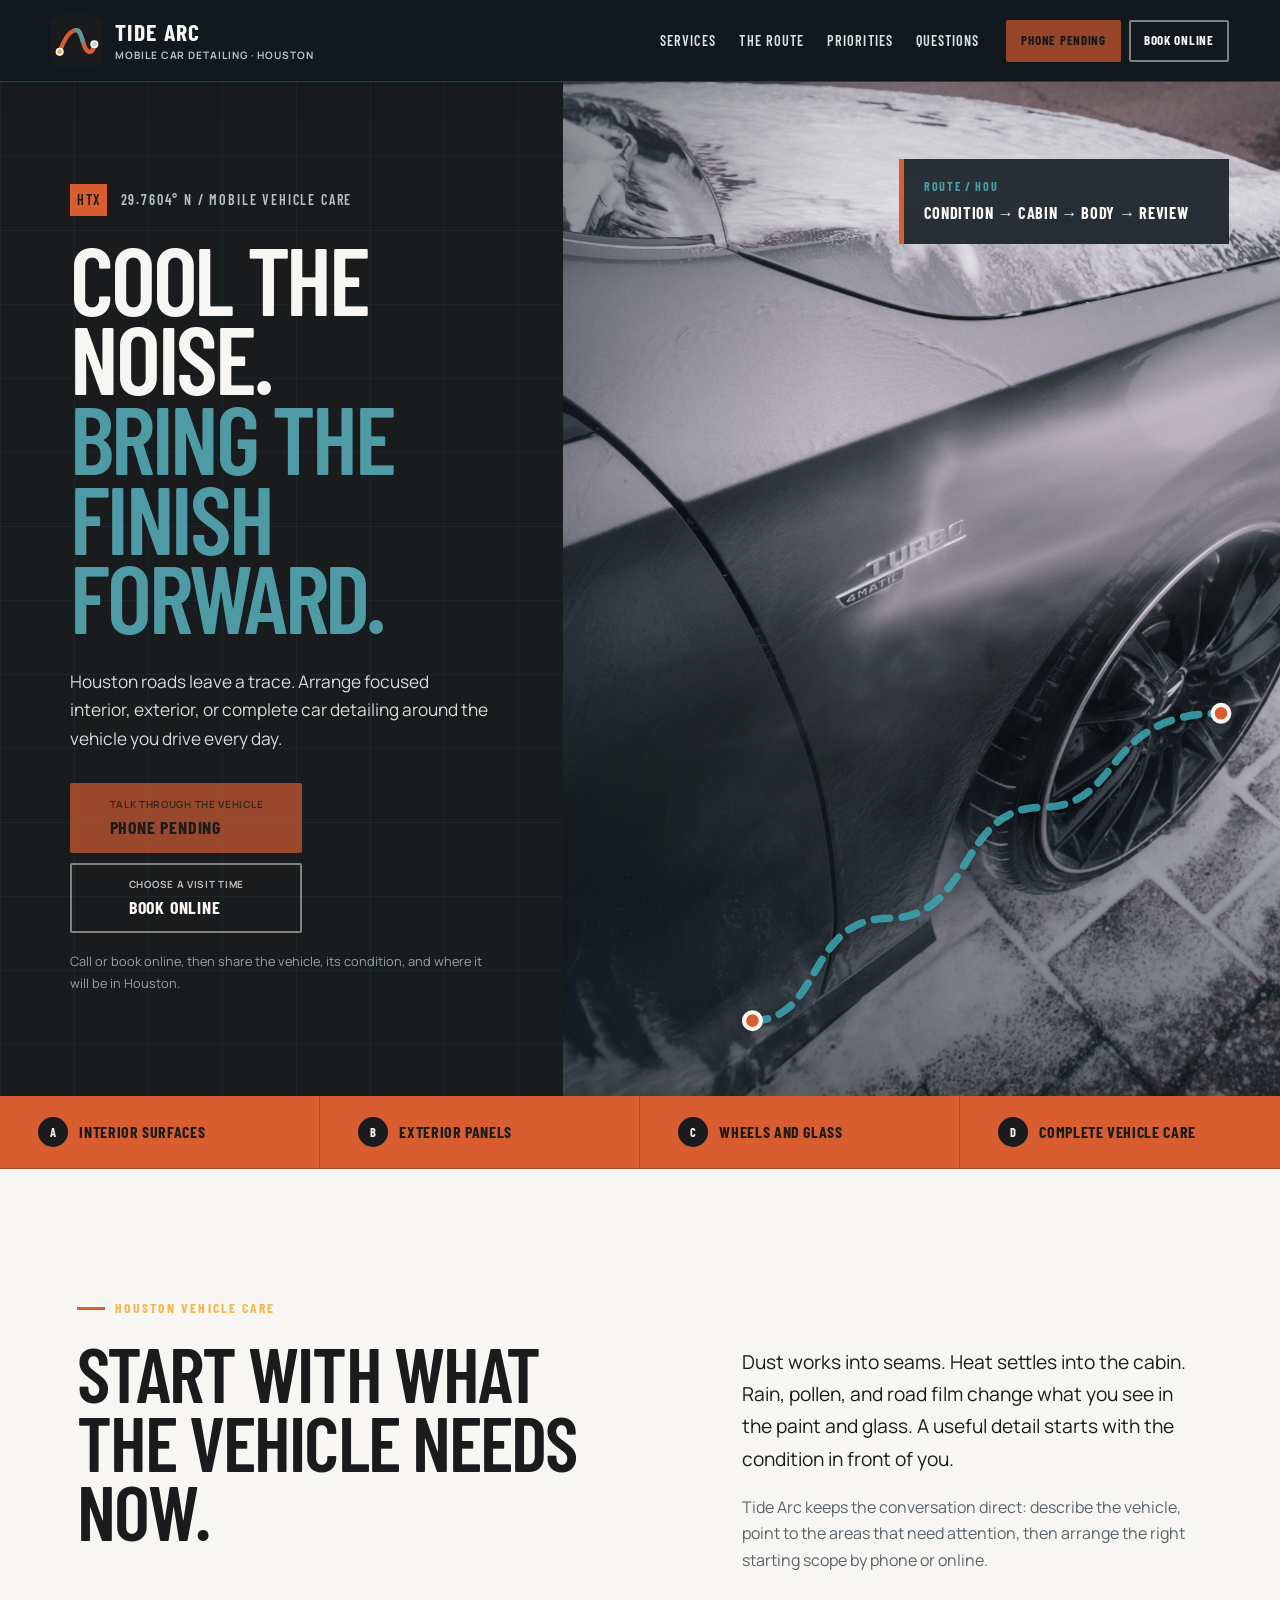
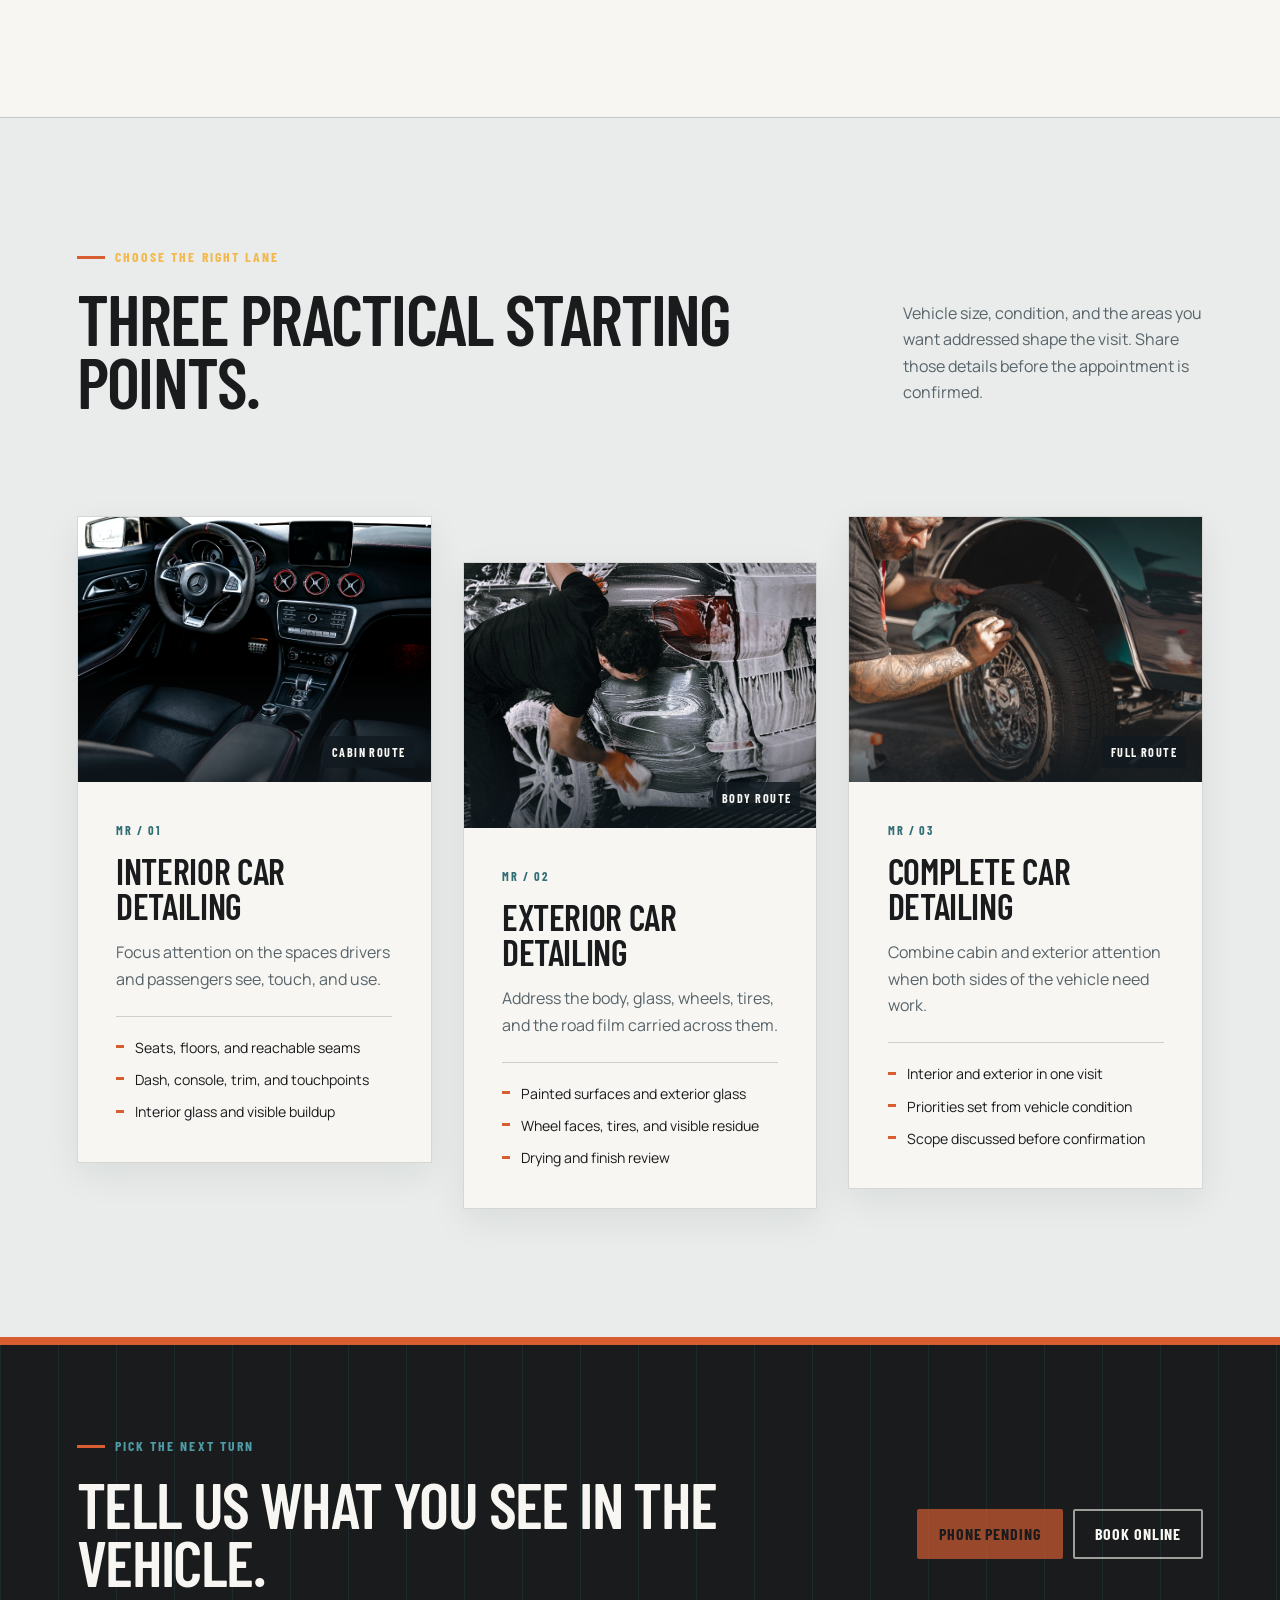
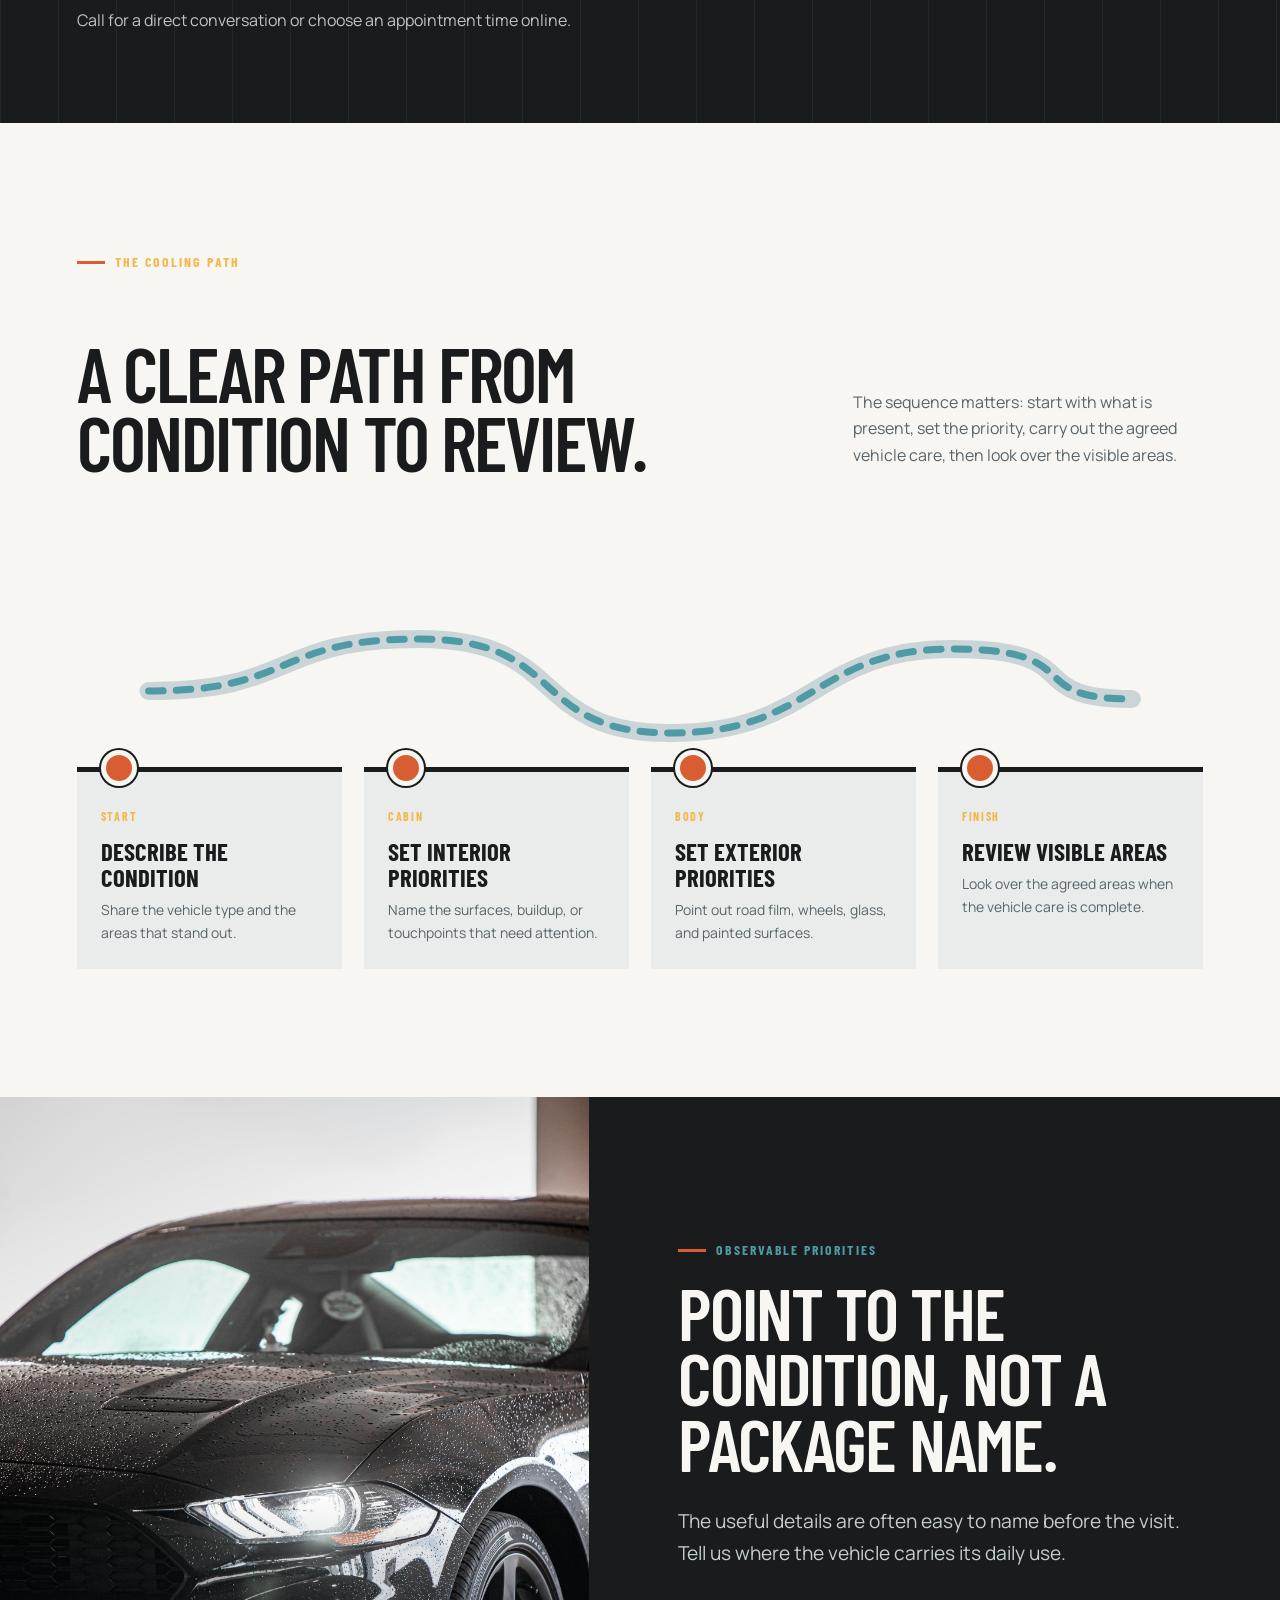
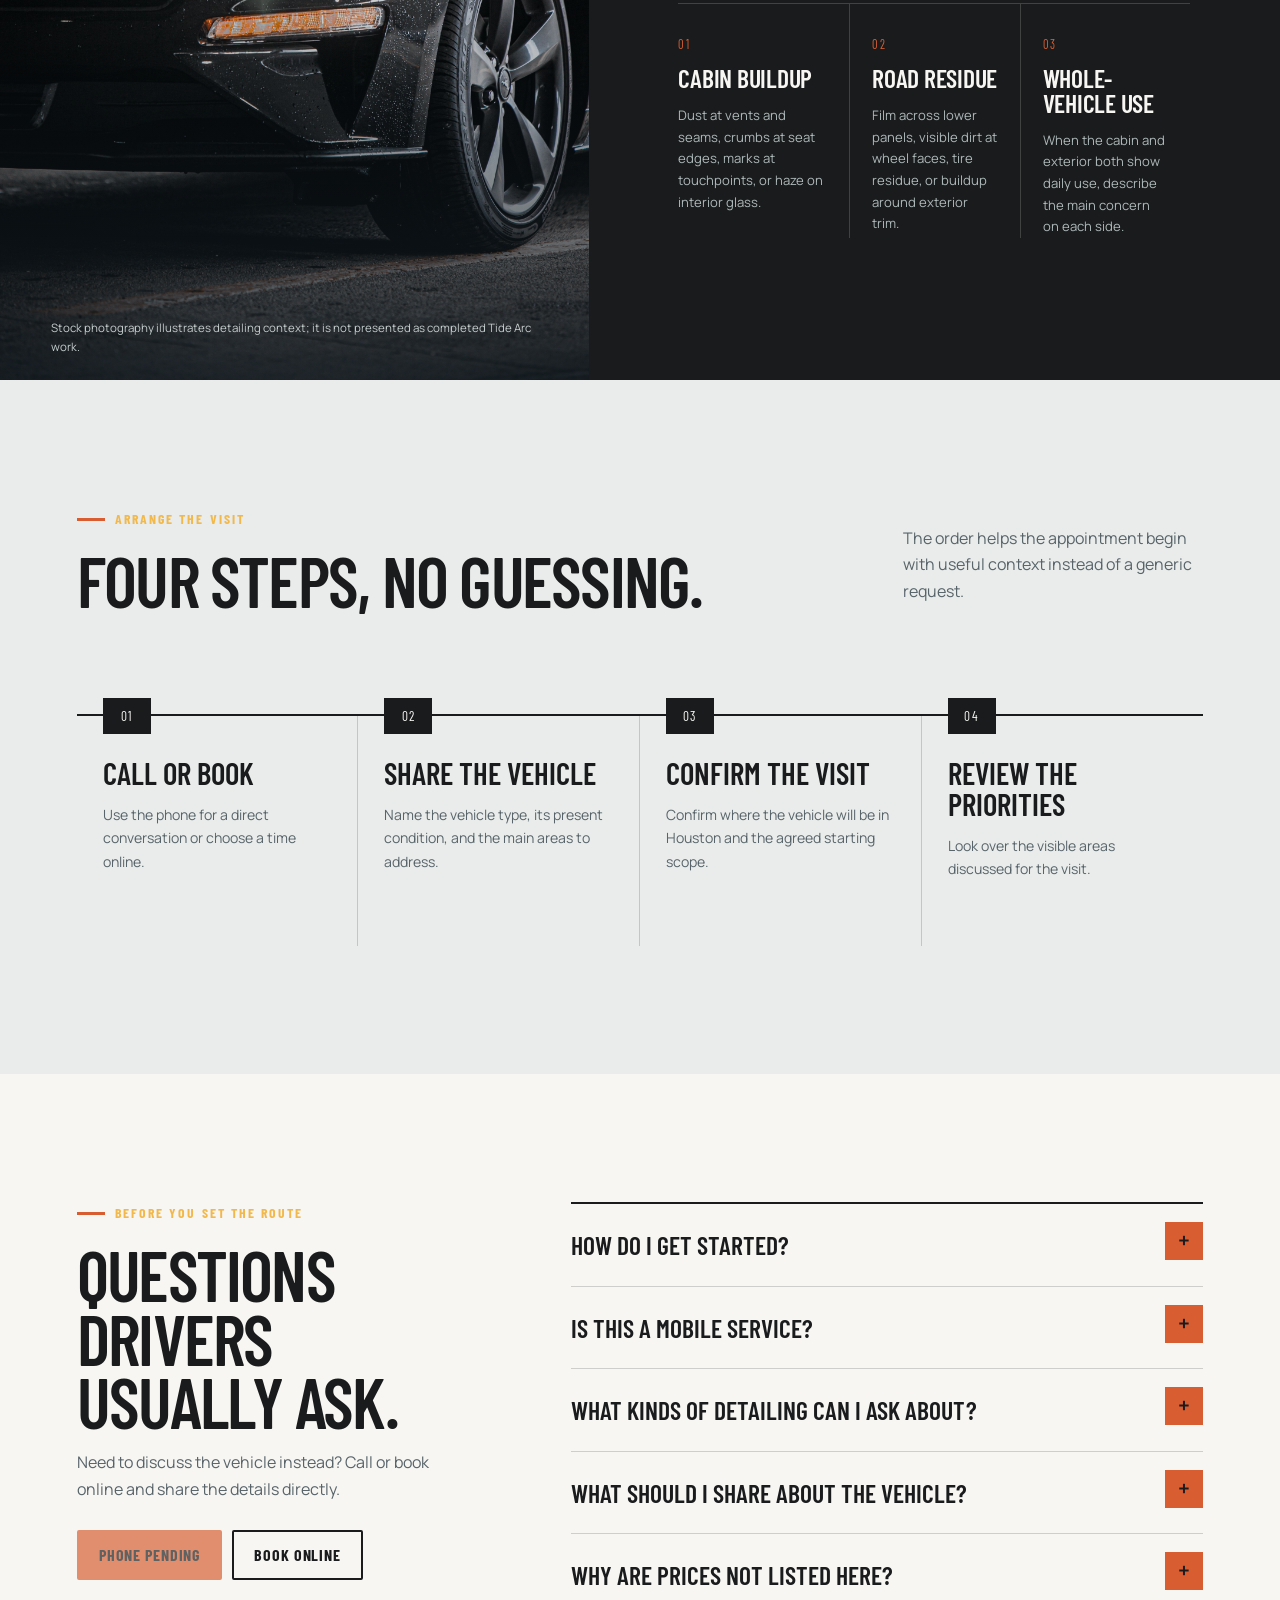
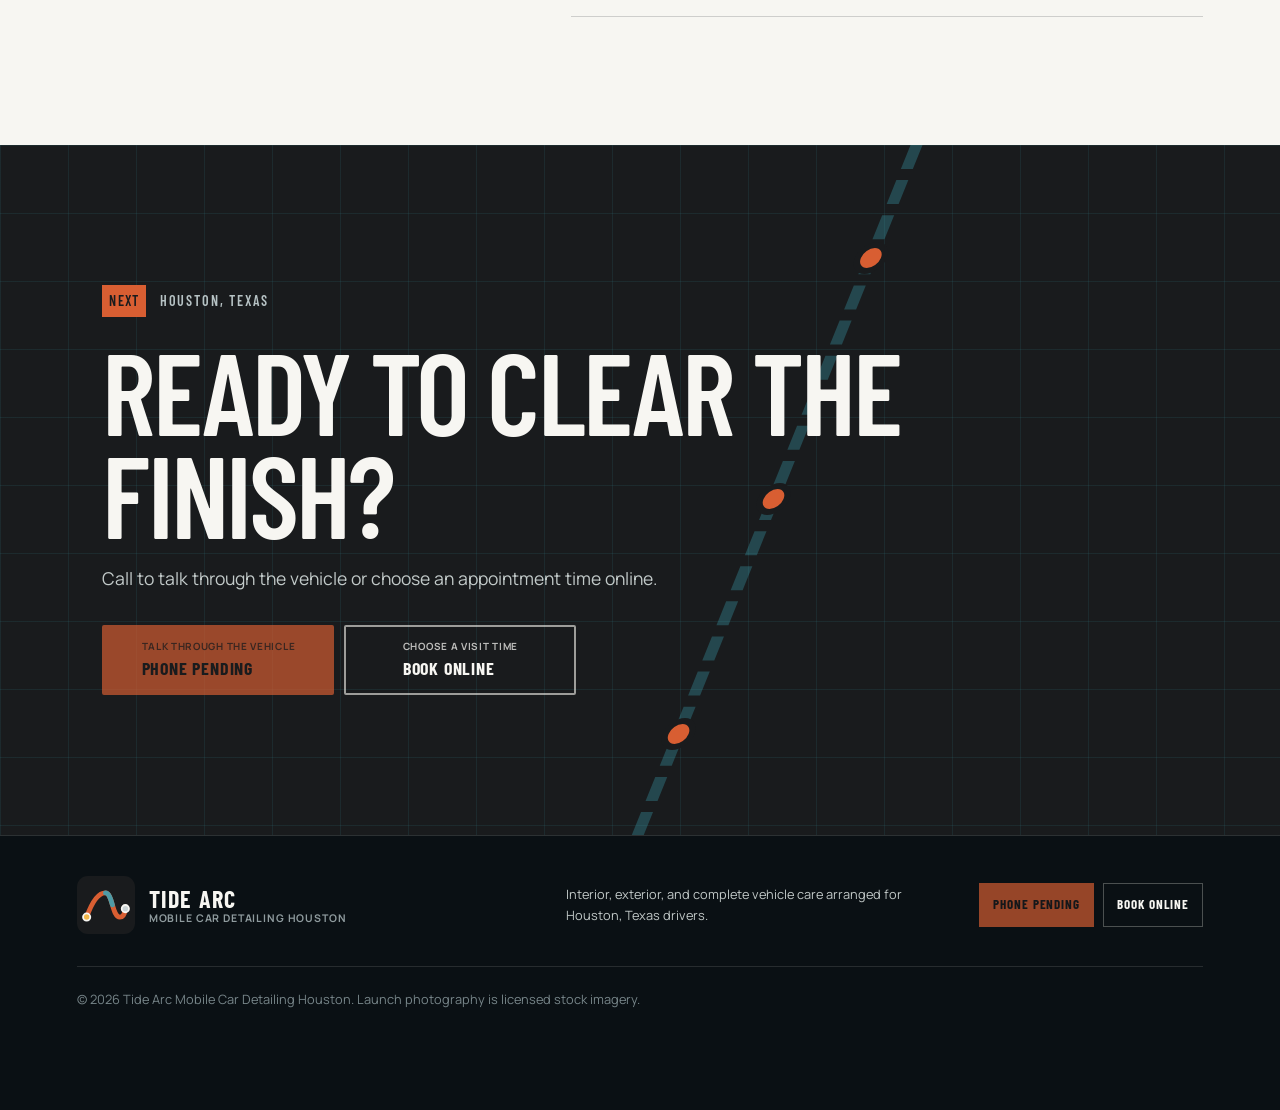
==== index.html @ 3745e206 "feat: launch Tide Arc website" ====
<!doctype html>
<html lang="en">
<head>
  <meta charset="utf-8">
  <meta name="viewport" content="width=device-width, initial-scale=1">
  <title>Tide Arc Mobile Car Detailing Houston, TX</title>
  <meta name="description" content="Mobile car detailing in Houston, Texas for interior, exterior, and complete vehicle care. Call Tide Arc or book an appointment online.">
  <meta name="theme-color" content="#191b1d">
  <meta property="og:title" content="Tide Arc Mobile Car Detailing Houston">
  <meta property="og:description" content="Call or book mobile car detailing for interior, exterior, and complete vehicle care in Houston, Texas.">
  <meta property="og:type" content="website">
  <meta property="og:url" content="https://tidearc.shop/">
  <meta property="og:image" content="https://tidearc.shop/assets/hero-route.jpg">
  <link rel="canonical" href="https://tidearc.shop/">
  <link rel="icon" href="/assets/favicon.svg" type="image/svg+xml">
  <link rel="preconnect" href="https://fonts.googleapis.com">
  <link rel="preconnect" href="https://fonts.gstatic.com" crossorigin>
  <link href="https://fonts.googleapis.com/css2?family=Barlow+Condensed:wght@500;600;700&family=Manrope:wght@400;500;600;700&display=swap" rel="stylesheet">
  <link rel="preload" href="/assets/hero-route.jpg" as="image">
  <link rel="stylesheet" href="/styles.css">
  <script type="application/ld+json">
  {
    "@context": "https://schema.org",
    "@type": "LocalBusiness",
    "name": "Tide Arc Mobile Car Detailing Houston",
    "url": "https://tidearc.shop/",
    "description": "Mobile car detailing in Houston, Texas with interior, exterior, and complete vehicle care appointments.",
    "areaServed": {
      "@type": "City",
      "name": "Houston",
      "containedInPlace": {
        "@type": "State",
        "name": "Texas"
      }
    },
    "hasOfferCatalog": {
      "@type": "OfferCatalog",
      "name": "Car detailing services",
      "itemListElement": [
        {"@type": "Offer", "itemOffered": {"@type": "Service", "name": "Interior car detailing"}},
        {"@type": "Offer", "itemOffered": {"@type": "Service", "name": "Exterior car detailing"}},
        {"@type": "Offer", "itemOffered": {"@type": "Service", "name": "Complete car detailing"}}
      ]
    }
  }
  </script>
</head>
<body>
  <a class="skip-link" href="#main">Skip to content</a>

  <header class="site-header" data-header>
    <a class="brand" href="#top" aria-label="Tide Arc home">
      <img src="/assets/logo.svg" width="52" height="52" alt="">
      <span class="brand-words">
        <strong>Tide Arc</strong>
        <small>Mobile Car Detailing · Houston</small>
      </span>
    </a>

    <button class="menu-toggle" type="button" aria-expanded="false" aria-controls="site-nav">
      <span class="sr-only">Open menu</span>
      <i></i><i></i><i></i>
    </button>

    <nav class="site-nav" id="site-nav" aria-label="Primary navigation">
      <a href="#services">Services</a>
      <a href="#route">The route</a>
      <a href="#priorities">Priorities</a>
      <a href="#questions">Questions</a>
      <div class="nav-actions">
        <a class="button button-call button-small" href="#contact" aria-disabled="true">Phone pending</a>
        <a class="button button-book button-small" href="https://cal.com/sumitdatta/auto-detail-service">Book online</a>
      </div>
    </nav>
  </header>

  <main id="main">
    <section class="hero" id="top">
      <div class="hero-copy">
        <p class="coordinate"><span>HTX</span> 29.7604° N / Mobile vehicle care</p>
        <h1>Cool the noise. <em>Bring the finish forward.</em></h1>
        <p class="hero-lede">Houston roads leave a trace. Arrange focused interior, exterior, or complete car detailing around the vehicle you drive every day.</p>
        <div class="action-pair hero-actions">
          <a class="button button-call button-large" href="#contact" aria-disabled="true">
            <span>Talk through the vehicle</span>
            <strong>Phone pending</strong>
          </a>
          <a class="button button-book button-large" href="https://cal.com/sumitdatta/auto-detail-service">
            <span>Choose a visit time</span>
            <strong>Book online</strong>
          </a>
        </div>
        <p class="microcopy">Call or book online, then share the vehicle, its condition, and where it will be in Houston.</p>
      </div>

      <div class="hero-image" role="img" aria-label="A vehicle covered in foam during an exterior wash">
        <div class="hero-image-scrim"></div>
        <div class="hero-map-card" aria-hidden="true">
          <span>ROUTE / HOU</span>
          <strong>Condition → Cabin → Body → Review</strong>
        </div>
        <svg class="hero-route-line" viewBox="0 0 700 560" aria-hidden="true">
          <path d="M72 470 C156 470 136 348 235 348 S318 216 416 216 S487 104 630 104"/>
          <circle cx="72" cy="470" r="10"/>
          <circle cx="630" cy="104" r="10"/>
        </svg>
      </div>
    </section>

    <section class="road-strip" aria-label="Service focus">
      <p><span>A</span> Interior surfaces</p>
      <p><span>B</span> Exterior panels</p>
      <p><span>C</span> Wheels and glass</p>
      <p><span>D</span> Complete vehicle care</p>
    </section>

    <section class="section intro" aria-labelledby="intro-title">
      <div class="section-label">Houston vehicle care</div>
      <div class="intro-grid">
        <h2 id="intro-title">Start with what the vehicle needs now.</h2>
        <div class="intro-copy">
          <p class="lead">Dust works into seams. Heat settles into the cabin. Rain, pollen, and road film change what you see in the paint and glass. A useful detail starts with the condition in front of you.</p>
          <p>Tide Arc keeps the conversation direct: describe the vehicle, point to the areas that need attention, then arrange the right starting scope by phone or online.</p>
        </div>
      </div>
    </section>

    <section class="section services" id="services" aria-labelledby="services-title">
      <div class="section-heading">
        <div>
          <p class="section-kicker">Choose the right lane</p>
          <h2 id="services-title">Three practical starting points.</h2>
        </div>
        <p>Vehicle size, condition, and the areas you want addressed shape the visit. Share those details before the appointment is confirmed.</p>
      </div>

      <div class="service-grid">
        <article class="service-card">
          <div class="service-photo">
            <img src="/assets/service-interior.jpg" alt="A vehicle interior receiving careful surface cleaning" loading="lazy">
            <span>Cabin route</span>
          </div>
          <div class="service-content">
            <p class="service-code">MR / 01</p>
            <h3>Interior car detailing</h3>
            <p>Focus attention on the spaces drivers and passengers see, touch, and use.</p>
            <ul>
              <li>Seats, floors, and reachable seams</li>
              <li>Dash, console, trim, and touchpoints</li>
              <li>Interior glass and visible buildup</li>
            </ul>
          </div>
        </article>

        <article class="service-card service-card-offset">
          <div class="service-photo">
            <img src="/assets/service-foam.jpg" alt="A dark car covered with wash foam" loading="lazy">
            <span>Body route</span>
          </div>
          <div class="service-content">
            <p class="service-code">MR / 02</p>
            <h3>Exterior car detailing</h3>
            <p>Address the body, glass, wheels, tires, and the road film carried across them.</p>
            <ul>
              <li>Painted surfaces and exterior glass</li>
              <li>Wheel faces, tires, and visible residue</li>
              <li>Drying and finish review</li>
            </ul>
          </div>
        </article>

        <article class="service-card">
          <div class="service-photo">
            <img src="/assets/service-wheel.jpg" alt="A vehicle wheel covered with cleaning foam" loading="lazy">
            <span>Full route</span>
          </div>
          <div class="service-content">
            <p class="service-code">MR / 03</p>
            <h3>Complete car detailing</h3>
            <p>Combine cabin and exterior attention when both sides of the vehicle need work.</p>
            <ul>
              <li>Interior and exterior in one visit</li>
              <li>Priorities set from vehicle condition</li>
              <li>Scope discussed before confirmation</li>
            </ul>
          </div>
        </article>
      </div>
    </section>

    <section class="route-callout" aria-label="Contact Tide Arc">
      <div>
        <p class="section-kicker">Pick the next turn</p>
        <h2>Tell us what you see in the vehicle.</h2>
        <p>Call for a direct conversation or choose an appointment time online.</p>
      </div>
      <div class="action-pair">
        <a class="button button-call" href="#contact" aria-disabled="true">Phone pending</a>
        <a class="button button-book button-book-light" href="https://cal.com/sumitdatta/auto-detail-service">Book online</a>
      </div>
    </section>

    <section class="section route-section" id="route" aria-labelledby="route-title">
      <div class="route-intro">
        <p class="section-kicker">The cooling path</p>
        <h2 id="route-title">A clear path from condition to review.</h2>
        <p>The sequence matters: start with what is present, set the priority, carry out the agreed vehicle care, then look over the visible areas.</p>
      </div>

      <div class="route-map">
        <svg viewBox="0 0 1100 190" preserveAspectRatio="none" aria-hidden="true">
          <path class="route-base" d="M70 100 C215 100 190 48 335 48 S440 142 580 142 S720 58 855 58 S920 108 1030 108"/>
          <path class="route-progress" d="M70 100 C215 100 190 48 335 48 S440 142 580 142 S720 58 855 58 S920 108 1030 108"/>
        </svg>
        <ol class="waypoints">
          <li>
            <span>Start</span>
            <strong>Describe the condition</strong>
            <p>Share the vehicle type and the areas that stand out.</p>
          </li>
          <li>
            <span>Cabin</span>
            <strong>Set interior priorities</strong>
            <p>Name the surfaces, buildup, or touchpoints that need attention.</p>
          </li>
          <li>
            <span>Body</span>
            <strong>Set exterior priorities</strong>
            <p>Point out road film, wheels, glass, and painted surfaces.</p>
          </li>
          <li>
            <span>Finish</span>
            <strong>Review visible areas</strong>
            <p>Look over the agreed areas when the vehicle care is complete.</p>
          </li>
        </ol>
      </div>
    </section>

    <section class="priorities" id="priorities" aria-labelledby="priorities-title">
      <div class="priority-image">
        <img src="/assets/detail-wet-paint.jpg" alt="Water droplets reflecting light on dark vehicle paint" loading="lazy">
        <p>Stock photography illustrates detailing context; it is not presented as completed Tide Arc work.</p>
      </div>
      <div class="priority-copy">
        <p class="section-kicker">Observable priorities</p>
        <h2 id="priorities-title">Point to the condition, not a package name.</h2>
        <p class="lead">The useful details are often easy to name before the visit. Tell us where the vehicle carries its daily use.</p>
        <div class="priority-list">
          <article>
            <span>01</span>
            <h3>Cabin buildup</h3>
            <p>Dust at vents and seams, crumbs at seat edges, marks at touchpoints, or haze on interior glass.</p>
          </article>
          <article>
            <span>02</span>
            <h3>Road residue</h3>
            <p>Film across lower panels, visible dirt at wheel faces, tire residue, or buildup around exterior trim.</p>
          </article>
          <article>
            <span>03</span>
            <h3>Whole-vehicle use</h3>
            <p>When the cabin and exterior both show daily use, describe the main concern on each side.</p>
          </article>
        </div>
      </div>
    </section>

    <section class="section process" aria-labelledby="process-title">
      <div class="section-heading">
        <div>
          <p class="section-kicker">Arrange the visit</p>
          <h2 id="process-title">Four steps, no guessing.</h2>
        </div>
        <p>The order helps the appointment begin with useful context instead of a generic request.</p>
      </div>
      <ol class="process-grid">
        <li><span>Call or book</span><p>Use the phone for a direct conversation or choose a time online.</p></li>
        <li><span>Share the vehicle</span><p>Name the vehicle type, its present condition, and the main areas to address.</p></li>
        <li><span>Confirm the visit</span><p>Confirm where the vehicle will be in Houston and the agreed starting scope.</p></li>
        <li><span>Review the priorities</span><p>Look over the visible areas discussed for the visit.</p></li>
      </ol>
    </section>

    <section class="section questions" id="questions" aria-labelledby="questions-title">
      <div class="questions-intro">
        <p class="section-kicker">Before you set the route</p>
        <h2 id="questions-title">Questions drivers usually ask.</h2>
        <p>Need to discuss the vehicle instead? Call or book online and share the details directly.</p>
        <div class="action-pair questions-actions">
          <a class="button button-call" href="#contact" aria-disabled="true">Phone pending</a>
          <a class="button button-book button-book-dark" href="https://cal.com/sumitdatta/auto-detail-service">Book online</a>
        </div>
      </div>
      <div class="faq-list">
        <details>
          <summary>How do I get started?</summary>
          <p>Phone pending or book online. Share the vehicle type, its condition, the areas that need attention, and where it will be in Houston.</p>
        </details>
        <details>
          <summary>Is this a mobile service?</summary>
          <p>Yes. Tide Arc is built around mobile car detailing in Houston. Confirm the location and visit details when you call or book.</p>
        </details>
        <details>
          <summary>What kinds of detailing can I ask about?</summary>
          <p>Start with interior, exterior, or complete car detailing. The vehicle size, condition, and visible priorities help shape the scope.</p>
        </details>
        <details>
          <summary>What should I share about the vehicle?</summary>
          <p>Share the vehicle type, what you can see now, any areas that need focused attention, and where the vehicle will be for the visit.</p>
        </details>
        <details>
          <summary>Why are prices not listed here?</summary>
          <p>Vehicle size, condition, and the requested scope vary. Discuss the vehicle by phone or through the booking path before the visit is confirmed.</p>
        </details>
      </div>
    </section>

    <section class="final-cta" id="contact">
      <div class="final-route-mark" aria-hidden="true">
        <span></span><span></span><span></span>
      </div>
      <p class="coordinate"><span>NEXT</span> Houston, Texas</p>
      <h2>Ready to clear the finish?</h2>
      <p>Call to talk through the vehicle or choose an appointment time online.</p>
      <div class="action-pair final-actions">
        <a class="button button-call button-large" href="#contact" aria-disabled="true">
          <span>Talk through the vehicle</span>
          <strong>Phone pending</strong>
        </a>
        <a class="button button-book button-book-light button-large" href="https://cal.com/sumitdatta/auto-detail-service">
          <span>Choose a visit time</span>
          <strong>Book online</strong>
        </a>
      </div>
    </section>
  </main>

  <footer class="site-footer">
    <div class="footer-brand">
      <img src="/assets/logo.svg" width="58" height="58" alt="">
      <div><strong>Tide Arc</strong><span>Mobile Car Detailing Houston</span></div>
    </div>
    <p>Interior, exterior, and complete vehicle care arranged for Houston, Texas drivers.</p>
    <div class="footer-actions">
      <a href="#contact" aria-disabled="true">Phone pending</a>
      <a href="https://cal.com/sumitdatta/auto-detail-service">Book online</a>
    </div>
    <p class="footer-fine">© <span data-year>2026</span> Tide Arc Mobile Car Detailing Houston. Launch photography is licensed stock imagery.</p>
  </footer>

  <div class="mobile-action-bar" aria-label="Contact options">
    <a href="#contact" aria-disabled="true"><span>Call</span><strong>Phone pending</strong></a>
    <a href="https://cal.com/sumitdatta/auto-detail-service"><span>Schedule</span><strong>Book online</strong></a>
  </div>

  <script src="/script.js" defer></script>
</body>
</html>
---- styles.css ----
:root {
  --asphalt: #111a20;
  --asphalt-2: #1b2830;
  --rain: #3ca6b3;
  --rain-deep: #237985;
  --lane: #f5f3ed;
  --concrete: #d6d7d1;
  --concrete-light: #e8e8e2;
  --signal: #f2a900;
  --signal-dark: #b87700;
  --tail: #7a2738;
  --white: #ffffff;
  --ink-muted: #58646a;
  --line: rgba(17, 26, 32, 0.18);
  --header-height: 82px;
  --display: "Barlow Condensed", "Arial Narrow", sans-serif;
  --body: "Manrope", "Trebuchet MS", sans-serif;
  --shadow: 0 32px 80px rgba(17, 26, 32, 0.16);
}

/* Tide Arc identity layer */
:root {
  --asphalt: #191b1d;
  --asphalt-2: #2c3033;
  --rain: #4e9ba6;
  --rain-deep: #326e76;
  --lane: #f7f6f2;
  --concrete: #cbd4d6;
  --concrete-light: #e9ecea;
  --signal: #d85e32;
  --signal-dark: #a63f20;
  --tail: #f2b84b;
}

a[aria-disabled="true"] {
  pointer-events: none;
  cursor: not-allowed;
  opacity: 0.68;
}

* {
  box-sizing: border-box;
}

html {
  scroll-behavior: smooth;
  scroll-padding-top: calc(var(--header-height) + 18px);
}

body {
  margin: 0;
  overflow-x: hidden;
  background: var(--lane);
  color: var(--asphalt);
  font-family: var(--body);
  font-size: 16px;
  line-height: 1.65;
  -webkit-font-smoothing: antialiased;
}

body.menu-open {
  overflow: hidden;
}

img,
svg {
  display: block;
  max-width: 100%;
}

a {
  color: inherit;
}

button,
summary {
  font: inherit;
}

:focus-visible {
  outline: 3px solid var(--signal);
  outline-offset: 4px;
}

.sr-only {
  position: absolute;
  width: 1px;
  height: 1px;
  padding: 0;
  margin: -1px;
  overflow: hidden;
  clip: rect(0, 0, 0, 0);
  white-space: nowrap;
  border: 0;
}

.skip-link {
  position: fixed;
  z-index: 1000;
  top: 12px;
  left: 12px;
  padding: 10px 16px;
  background: var(--signal);
  color: var(--asphalt);
  font-weight: 800;
  text-decoration: none;
  transform: translateY(-160%);
}

.skip-link:focus {
  transform: translateY(0);
}

.site-header {
  position: fixed;
  z-index: 100;
  inset: 0 0 auto;
  min-height: var(--header-height);
  display: flex;
  align-items: center;
  justify-content: space-between;
  gap: 24px;
  padding: 12px clamp(20px, 4vw, 68px);
  color: var(--lane);
  background: rgba(17, 26, 32, 0.96);
  border-bottom: 1px solid rgba(245, 243, 237, 0.14);
  box-shadow: 0 8px 30px rgba(0, 0, 0, 0.12);
  backdrop-filter: blur(18px);
  transition: background 180ms ease, box-shadow 180ms ease;
}

.site-header.is-scrolled {
  background: rgba(17, 26, 32, 0.985);
  box-shadow: 0 12px 34px rgba(0, 0, 0, 0.24);
}

.brand {
  display: inline-flex;
  align-items: center;
  gap: 12px;
  min-width: 0;
  color: var(--lane);
  text-decoration: none;
}

.brand img {
  flex: 0 0 auto;
}

.brand-words {
  display: grid;
  line-height: 1.05;
}

.brand-words strong {
  font-family: var(--display);
  font-size: 1.48rem;
  font-weight: 700;
  letter-spacing: 0.055em;
  text-transform: uppercase;
}

.brand-words small {
  margin-top: 5px;
  color: #b7c0c3;
  font-size: 0.64rem;
  font-weight: 700;
  letter-spacing: 0.09em;
  text-transform: uppercase;
}

.site-nav {
  display: flex;
  align-items: center;
  gap: clamp(15px, 1.8vw, 28px);
}

.site-nav > a {
  color: #dce1df;
  font-family: var(--display);
  font-size: 0.89rem;
  font-weight: 600;
  letter-spacing: 0.075em;
  text-decoration: none;
  text-transform: uppercase;
}

.site-nav > a:hover {
  color: var(--signal);
}

.nav-actions {
  display: flex;
  gap: 8px;
  margin-left: 4px;
}

.menu-toggle {
  display: none;
  width: 46px;
  height: 46px;
  padding: 10px;
  color: var(--lane);
  background: transparent;
  border: 1px solid rgba(245, 243, 237, 0.25);
  cursor: pointer;
}

.menu-toggle i {
  display: block;
  height: 2px;
  margin: 5px 0;
  background: currentColor;
  transition: transform 180ms ease, opacity 180ms ease;
}

.menu-toggle[aria-expanded="true"] i:nth-of-type(1) {
  transform: translateY(7px) rotate(45deg);
}

.menu-toggle[aria-expanded="true"] i:nth-of-type(2) {
  opacity: 0;
}

.menu-toggle[aria-expanded="true"] i:nth-of-type(3) {
  transform: translateY(-7px) rotate(-45deg);
}

.button {
  display: inline-flex;
  align-items: center;
  justify-content: center;
  min-height: 50px;
  padding: 13px 20px;
  border: 2px solid transparent;
  border-radius: 2px;
  font-family: var(--display);
  font-size: 1rem;
  font-weight: 700;
  letter-spacing: 0.055em;
  line-height: 1.15;
  text-align: center;
  text-decoration: none;
  text-transform: uppercase;
  transition: transform 180ms ease, background 180ms ease, border-color 180ms ease, color 180ms ease;
}

.button:hover {
  transform: translateY(-2px);
}

.button-small {
  min-height: 42px;
  padding: 10px 13px;
  font-size: 0.82rem;
}

.button-large {
  min-width: 232px;
  min-height: 70px;
  display: grid;
  justify-items: start;
  gap: 4px;
  padding: 13px 20px;
  text-align: left;
}

.button-large span {
  font-family: var(--body);
  font-size: 0.62rem;
  font-weight: 700;
  letter-spacing: 0.07em;
  opacity: 0.74;
  text-transform: uppercase;
}

.button-large strong {
  font-family: var(--display);
  font-size: 1.12rem;
  letter-spacing: 0.045em;
}

.button-call {
  color: var(--asphalt);
  background: var(--signal);
  border-color: var(--signal);
}

.button-call:hover {
  background: #ffc33d;
  border-color: #ffc33d;
}

.button-book {
  color: var(--lane);
  background: transparent;
  border-color: rgba(245, 243, 237, 0.48);
}

.button-book:hover {
  color: var(--white);
  border-color: var(--rain);
  background: rgba(60, 166, 179, 0.16);
}

.button-book-light {
  color: var(--lane);
  border-color: rgba(245, 243, 237, 0.6);
}

.button-book-dark {
  color: var(--asphalt);
  border-color: var(--asphalt);
}

.button-book-dark:hover {
  color: var(--asphalt);
  background: rgba(60, 166, 179, 0.12);
  border-color: var(--rain-deep);
}

.action-pair {
  display: flex;
  flex-wrap: wrap;
  gap: 10px;
}

.hero {
  min-height: 720px;
  display: grid;
  grid-template-columns: minmax(0, 0.88fr) minmax(0, 1.12fr);
  padding-top: var(--header-height);
  background: var(--asphalt);
  color: var(--lane);
}

.hero-copy {
  position: relative;
  z-index: 2;
  display: flex;
  flex-direction: column;
  justify-content: center;
  padding: clamp(68px, 8vw, 132px) clamp(28px, 5.5vw, 96px);
  background:
    linear-gradient(90deg, rgba(60, 166, 179, 0.08) 1px, transparent 1px) 0 0 / 74px 74px,
    linear-gradient(rgba(60, 166, 179, 0.08) 1px, transparent 1px) 0 0 / 74px 74px,
    var(--asphalt);
}

.coordinate {
  margin: 0 0 22px;
  color: #b6c2c4;
  font-family: var(--display);
  font-size: 0.88rem;
  font-weight: 600;
  letter-spacing: 0.13em;
  text-transform: uppercase;
}

.coordinate span {
  display: inline-block;
  margin-right: 9px;
  padding: 4px 7px;
  color: var(--asphalt);
  background: var(--signal);
  letter-spacing: 0.08em;
}

.hero h1 {
  max-width: 760px;
  margin: 0;
  font-family: var(--display);
  font-size: clamp(4.6rem, 7.5vw, 8.8rem);
  font-weight: 600;
  letter-spacing: -0.035em;
  line-height: 0.83;
  text-transform: uppercase;
}

.hero h1 em {
  display: block;
  color: var(--rain);
  font-style: normal;
}

.hero-lede {
  max-width: 650px;
  margin: 32px 0 28px;
  color: #d6dcda;
  font-size: clamp(1.05rem, 1.35vw, 1.3rem);
  line-height: 1.65;
}

.hero-actions {
  margin-top: 2px;
}

.microcopy {
  max-width: 610px;
  margin: 18px 0 0;
  color: #97a4a7;
  font-size: 0.8rem;
}

.hero-image {
  position: relative;
  min-height: 640px;
  overflow: hidden;
  background: #17191a url("/assets/hero-route.jpg") center 62% / cover no-repeat;
}

.hero-image-scrim {
  position: absolute;
  inset: 0;
  background:
    linear-gradient(90deg, rgba(17, 26, 32, 0.4), transparent 38%),
    linear-gradient(180deg, rgba(17, 26, 32, 0.2), transparent 36%, rgba(17, 26, 32, 0.62));
}

.hero-map-card {
  position: absolute;
  z-index: 2;
  top: clamp(38px, 6vw, 92px);
  right: clamp(24px, 4vw, 68px);
  width: min(330px, calc(100% - 48px));
  padding: 17px 20px;
  color: var(--lane);
  background: rgba(17, 26, 32, 0.88);
  border-left: 5px solid var(--signal);
  backdrop-filter: blur(12px);
}

.hero-map-card span {
  display: block;
  margin-bottom: 4px;
  color: var(--rain);
  font-family: var(--display);
  font-size: 0.76rem;
  font-weight: 700;
  letter-spacing: 0.14em;
}

.hero-map-card strong {
  font-family: var(--display);
  font-size: 1.02rem;
  letter-spacing: 0.04em;
  text-transform: uppercase;
}

.hero-route-line {
  position: absolute;
  z-index: 2;
  inset: auto 0 0 auto;
  width: min(82%, 760px);
  height: auto;
  filter: drop-shadow(0 2px 6px rgba(0, 0, 0, 0.45));
}

.hero-route-line path {
  fill: none;
  stroke: rgba(60, 166, 179, 0.86);
  stroke-width: 9;
  stroke-linecap: round;
  stroke-dasharray: 18 15;
}

.hero-route-line circle {
  fill: var(--signal);
  stroke: var(--lane);
  stroke-width: 5;
}

.road-strip {
  display: grid;
  grid-template-columns: repeat(4, 1fr);
  background: var(--signal);
  border-bottom: 1px solid rgba(17, 26, 32, 0.28);
}

.road-strip p {
  display: flex;
  align-items: center;
  gap: 11px;
  min-height: 72px;
  margin: 0;
  padding: 15px clamp(18px, 3vw, 42px);
  border-right: 1px solid rgba(17, 26, 32, 0.25);
  font-family: var(--display);
  font-size: 1rem;
  font-weight: 700;
  letter-spacing: 0.04em;
  text-transform: uppercase;
}

.road-strip p:last-child {
  border-right: 0;
}

.road-strip span {
  display: inline-grid;
  width: 30px;
  height: 30px;
  place-items: center;
  color: var(--lane);
  background: var(--asphalt);
  border-radius: 50%;
  font-size: 0.78rem;
}

.section {
  padding: clamp(86px, 10vw, 156px) clamp(24px, 6vw, 104px);
}

.section-label,
.section-kicker {
  margin: 0 0 18px;
  color: var(--tail);
  font-family: var(--display);
  font-size: 0.86rem;
  font-weight: 700;
  letter-spacing: 0.15em;
  text-transform: uppercase;
}

.section-kicker::before,
.section-label::before {
  content: "";
  display: inline-block;
  width: 28px;
  height: 3px;
  margin: 0 10px 3px 0;
  background: var(--signal);
}

.intro {
  background: var(--lane);
}

.intro-grid {
  display: grid;
  grid-template-columns: minmax(0, 1.1fr) minmax(360px, 0.9fr);
  gap: clamp(42px, 8vw, 132px);
  align-items: start;
}

.intro h2,
.section-heading h2,
.route-intro h2,
.priority-copy h2,
.questions-intro h2,
.final-cta h2,
.route-callout h2 {
  margin: 0;
  font-family: var(--display);
  font-size: clamp(3.4rem, 6vw, 7rem);
  font-weight: 600;
  letter-spacing: -0.025em;
  line-height: 0.9;
  text-transform: uppercase;
}

.intro-copy {
  padding-top: 8px;
}

.lead {
  margin-top: 0;
  font-size: clamp(1.15rem, 1.5vw, 1.38rem);
  line-height: 1.68;
}

.intro-copy p:last-child {
  color: var(--ink-muted);
}

.services {
  background: var(--concrete-light);
  border-top: 1px solid var(--line);
}

.section-heading {
  display: grid;
  grid-template-columns: minmax(0, 1.45fr) minmax(300px, 0.55fr);
  gap: clamp(40px, 7vw, 112px);
  align-items: end;
  margin-bottom: clamp(54px, 8vw, 104px);
}

.section-heading h2 {
  font-size: clamp(3.4rem, 5.5vw, 6.7rem);
}

.section-heading > p {
  margin: 0 0 8px;
  color: var(--ink-muted);
}

.service-grid {
  display: grid;
  grid-template-columns: repeat(3, minmax(0, 1fr));
  gap: clamp(18px, 2.4vw, 38px);
  align-items: start;
}

.service-card {
  min-width: 0;
  background: var(--lane);
  border: 1px solid rgba(17, 26, 32, 0.14);
  box-shadow: 0 12px 34px rgba(17, 26, 32, 0.07);
}

.service-card-offset {
  margin-top: 46px;
}

.service-photo {
  position: relative;
  aspect-ratio: 4 / 3;
  overflow: hidden;
  background: var(--asphalt-2);
}

.service-photo::after {
  content: "";
  position: absolute;
  inset: 0;
  background: linear-gradient(180deg, transparent 58%, rgba(17, 26, 32, 0.72));
}

.service-photo img {
  width: 100%;
  height: 100%;
  object-fit: cover;
  filter: saturate(0.82) contrast(1.06);
  transition: transform 450ms ease;
}

.service-card:hover .service-photo img {
  transform: scale(1.025);
}

.service-photo span {
  position: absolute;
  z-index: 2;
  right: 16px;
  bottom: 14px;
  padding: 6px 9px;
  color: var(--lane);
  background: rgba(17, 26, 32, 0.8);
  font-family: var(--display);
  font-size: 0.76rem;
  font-weight: 700;
  letter-spacing: 0.12em;
  text-transform: uppercase;
}

.service-content {
  padding: clamp(24px, 3vw, 42px);
}

.service-code {
  margin: 0 0 14px;
  color: var(--rain-deep);
  font-family: var(--display);
  font-size: 0.77rem;
  font-weight: 700;
  letter-spacing: 0.16em;
}

.service-content h3,
.priority-list h3 {
  margin: 0 0 14px;
  font-family: var(--display);
  font-size: clamp(2rem, 2.8vw, 3rem);
  font-weight: 600;
  letter-spacing: -0.01em;
  line-height: 0.96;
  text-transform: uppercase;
}

.service-content > p:not(.service-code) {
  color: var(--ink-muted);
}

.service-content ul {
  display: grid;
  gap: 9px;
  margin: 24px 0 0;
  padding: 19px 0 0;
  border-top: 1px solid var(--line);
  list-style: none;
}

.service-content li {
  position: relative;
  padding-left: 19px;
  font-size: 0.88rem;
}

.service-content li::before {
  content: "";
  position: absolute;
  top: 0.66em;
  left: 0;
  width: 8px;
  height: 3px;
  background: var(--signal);
}

.route-callout {
  display: grid;
  grid-template-columns: minmax(0, 1fr) auto;
  gap: 42px;
  align-items: center;
  padding: clamp(62px, 7vw, 92px) clamp(24px, 6vw, 104px);
  color: var(--lane);
  background:
    linear-gradient(90deg, rgba(60, 166, 179, 0.11) 1px, transparent 1px) 0 0 / 58px 58px,
    var(--asphalt);
  border-top: 8px solid var(--signal);
}

.route-callout h2 {
  max-width: 850px;
  font-size: clamp(3.2rem, 5vw, 6rem);
}

.route-callout .section-kicker {
  color: var(--rain);
}

.route-callout p:not(.section-kicker) {
  margin-bottom: 0;
  color: #bdc6c6;
}

.route-callout .action-pair {
  justify-content: flex-end;
}

.route-section {
  background: var(--lane);
}

.route-intro {
  display: grid;
  grid-template-columns: minmax(0, 1.1fr) minmax(300px, 0.55fr);
  gap: clamp(34px, 6vw, 94px);
  align-items: end;
}

.route-intro .section-kicker {
  grid-column: 1 / -1;
  margin-bottom: -12px;
}

.route-intro > p:last-child {
  margin: 0 0 8px;
  color: var(--ink-muted);
}

.route-map {
  position: relative;
  margin-top: clamp(76px, 9vw, 126px);
  padding-top: 176px;
}

.route-map > svg {
  position: absolute;
  top: 0;
  left: 0;
  width: 100%;
  height: 190px;
  overflow: visible;
}

.route-base,
.route-progress {
  fill: none;
  stroke-linecap: round;
  stroke-linejoin: round;
}

.route-base {
  stroke: var(--concrete);
  stroke-width: 18;
}

.route-progress {
  stroke: var(--rain);
  stroke-width: 7;
  stroke-dasharray: 14 13;
}

.waypoints {
  display: grid;
  grid-template-columns: repeat(4, minmax(0, 1fr));
  gap: 22px;
  margin: 0;
  padding: 0;
  list-style: none;
}

.waypoints li {
  position: relative;
  padding: 30px 24px 24px;
  background: var(--concrete-light);
  border-top: 5px solid var(--asphalt);
}

.waypoints li::before {
  content: "";
  position: absolute;
  top: -22px;
  left: 24px;
  width: 26px;
  height: 26px;
  background: var(--signal);
  border: 5px solid var(--lane);
  border-radius: 50%;
  box-shadow: 0 0 0 2px var(--asphalt);
}

.waypoints span {
  color: var(--tail);
  font-family: var(--display);
  font-size: 0.75rem;
  font-weight: 700;
  letter-spacing: 0.14em;
  text-transform: uppercase;
}

.waypoints strong {
  display: block;
  margin: 9px 0;
  font-family: var(--display);
  font-size: 1.55rem;
  line-height: 1.05;
  text-transform: uppercase;
}

.waypoints p {
  margin: 0;
  color: var(--ink-muted);
  font-size: 0.87rem;
}

.priorities {
  display: grid;
  grid-template-columns: minmax(0, 0.92fr) minmax(0, 1.08fr);
  min-height: 760px;
  color: var(--lane);
  background: var(--asphalt);
}

.priority-image {
  position: relative;
  min-height: 620px;
  overflow: hidden;
}

.priority-image::after {
  content: "";
  position: absolute;
  inset: 0;
  background: linear-gradient(180deg, transparent 45%, rgba(17, 26, 32, 0.86));
}

.priority-image img {
  width: 100%;
  height: 100%;
  object-fit: cover;
}

.priority-image p {
  position: absolute;
  z-index: 2;
  right: clamp(22px, 4vw, 60px);
  bottom: 24px;
  left: clamp(22px, 4vw, 60px);
  margin: 0;
  color: #c5cccc;
  font-size: 0.72rem;
}

.priority-copy {
  display: flex;
  flex-direction: column;
  justify-content: center;
  padding: clamp(74px, 9vw, 136px) clamp(30px, 7vw, 116px);
}

.priority-copy .section-kicker {
  color: var(--rain);
}

.priority-copy h2 {
  font-size: clamp(3.6rem, 5.7vw, 6.8rem);
}

.priority-copy > .lead {
  max-width: 760px;
  margin: 28px 0 34px;
  color: #c5cecc;
}

.priority-list {
  display: grid;
  grid-template-columns: repeat(3, minmax(0, 1fr));
  border-top: 1px solid rgba(245, 243, 237, 0.18);
}

.priority-list article {
  padding: 26px 22px 0 0;
}

.priority-list article + article {
  padding-left: 22px;
  border-left: 1px solid rgba(245, 243, 237, 0.18);
}

.priority-list span {
  color: var(--signal);
  font-family: var(--display);
  font-size: 0.78rem;
  letter-spacing: 0.14em;
}

.priority-list h3 {
  margin-top: 10px;
  font-size: 1.6rem;
}

.priority-list p {
  margin-bottom: 0;
  color: #aeb8b8;
  font-size: 0.82rem;
}

.process {
  background: var(--concrete-light);
}

.process-grid {
  display: grid;
  grid-template-columns: repeat(4, minmax(0, 1fr));
  margin: 0;
  padding: 0;
  border-top: 2px solid var(--asphalt);
  list-style: none;
  counter-reset: route-step;
}

.process-grid li {
  position: relative;
  min-height: 230px;
  padding: 42px 26px 24px;
  border-right: 1px solid var(--line);
  counter-increment: route-step;
}

.process-grid li:last-child {
  border-right: 0;
}

.process-grid li::before {
  content: counter(route-step, decimal-leading-zero);
  position: absolute;
  top: -18px;
  left: 26px;
  display: grid;
  min-width: 48px;
  height: 36px;
  place-items: center;
  color: var(--lane);
  background: var(--asphalt);
  font-family: var(--display);
  font-size: 0.84rem;
  letter-spacing: 0.1em;
}

.process-grid span {
  display: block;
  font-family: var(--display);
  font-size: clamp(1.8rem, 2.4vw, 2.7rem);
  font-weight: 600;
  line-height: 1;
  text-transform: uppercase;
}

.process-grid p {
  color: var(--ink-muted);
  font-size: 0.88rem;
}

.questions {
  display: grid;
  grid-template-columns: minmax(0, 0.75fr) minmax(0, 1.25fr);
  gap: clamp(50px, 9vw, 150px);
  background: var(--lane);
}

.questions-intro {
  align-self: start;
}

.questions-intro h2 {
  font-size: clamp(3.5rem, 5.5vw, 6.4rem);
}

.questions-intro > p:not(.section-kicker) {
  color: var(--ink-muted);
}

.questions-actions {
  margin-top: 28px;
}

.faq-list {
  border-top: 2px solid var(--asphalt);
}

.faq-list details {
  border-bottom: 1px solid var(--line);
}

.faq-list summary {
  position: relative;
  padding: 26px 54px 26px 0;
  font-family: var(--display);
  font-size: clamp(1.45rem, 2vw, 2.05rem);
  font-weight: 600;
  line-height: 1.15;
  text-transform: uppercase;
  cursor: pointer;
  list-style: none;
}

.faq-list summary::-webkit-details-marker {
  display: none;
}

.faq-list summary::after {
  content: "+";
  position: absolute;
  top: 18px;
  right: 0;
  display: grid;
  width: 38px;
  height: 38px;
  place-items: center;
  color: var(--asphalt);
  background: var(--signal);
  font-family: var(--body);
  font-size: 1.3rem;
  font-weight: 700;
}

.faq-list details[open] summary::after {
  content: "–";
}

.faq-list details p {
  max-width: 760px;
  margin: -4px 0 27px;
  padding-right: 54px;
  color: var(--ink-muted);
}

.final-cta {
  position: relative;
  overflow: hidden;
  padding: clamp(92px, 11vw, 170px) clamp(24px, 8vw, 140px);
  color: var(--lane);
  background:
    linear-gradient(90deg, rgba(60, 166, 179, 0.11) 1px, transparent 1px) 0 0 / 68px 68px,
    linear-gradient(rgba(60, 166, 179, 0.11) 1px, transparent 1px) 0 0 / 68px 68px,
    var(--asphalt);
}

.final-cta h2 {
  position: relative;
  z-index: 2;
  max-width: 980px;
  font-size: clamp(4.5rem, 9vw, 10.5rem);
}

.final-cta > p:not(.coordinate) {
  position: relative;
  z-index: 2;
  max-width: 660px;
  color: #c2cac9;
  font-size: 1.1rem;
}

.final-actions {
  position: relative;
  z-index: 2;
  margin-top: 32px;
}

.final-route-mark {
  position: absolute;
  z-index: 1;
  top: 0;
  right: -80px;
  width: 46%;
  height: 100%;
  border-left: 12px dashed rgba(60, 166, 179, 0.32);
  transform: skewX(-22deg);
}

.final-route-mark span {
  position: absolute;
  left: -22px;
  width: 32px;
  height: 32px;
  background: var(--signal);
  border: 6px solid var(--asphalt);
  border-radius: 50%;
}

.final-route-mark span:nth-child(1) { top: 14%; }
.final-route-mark span:nth-child(2) { top: 49%; }
.final-route-mark span:nth-child(3) { top: 83%; }

.site-footer {
  display: grid;
  grid-template-columns: 1.2fr 1fr auto;
  gap: 32px;
  align-items: center;
  padding: 40px clamp(24px, 6vw, 104px) 100px;
  color: #c1c8c7;
  background: #0a1014;
  border-top: 1px solid rgba(245, 243, 237, 0.14);
}

.footer-brand {
  display: flex;
  align-items: center;
  gap: 14px;
}

.footer-brand div {
  display: grid;
  line-height: 1.1;
}

.footer-brand strong {
  color: var(--lane);
  font-family: var(--display);
  font-size: 1.5rem;
  letter-spacing: 0.05em;
  text-transform: uppercase;
}

.footer-brand span {
  color: #8f9b9e;
  font-size: 0.66rem;
  font-weight: 700;
  letter-spacing: 0.08em;
  text-transform: uppercase;
}

.site-footer > p {
  margin: 0;
  font-size: 0.8rem;
}

.footer-actions {
  display: flex;
  gap: 9px;
}

.footer-actions a {
  padding: 10px 13px;
  color: var(--lane);
  border: 1px solid rgba(245, 243, 237, 0.28);
  font-family: var(--display);
  font-size: 0.82rem;
  font-weight: 700;
  letter-spacing: 0.07em;
  text-decoration: none;
  text-transform: uppercase;
}

.footer-actions a:first-child {
  color: var(--asphalt);
  background: var(--signal);
  border-color: var(--signal);
}

.footer-fine {
  grid-column: 1 / -1;
  padding-top: 22px;
  border-top: 1px solid rgba(245, 243, 237, 0.12);
  color: #778589;
}

.mobile-action-bar {
  display: none;
}

@media (max-width: 1180px) {
  .site-nav > a {
    display: none;
  }

  .hero {
    grid-template-columns: minmax(0, 0.98fr) minmax(0, 1.02fr);
  }

  .hero h1 {
    font-size: clamp(4.4rem, 8.4vw, 7.2rem);
  }

  .service-grid {
    gap: 18px;
  }

  .service-content {
    padding: 26px 22px 30px;
  }

  .priority-list {
    grid-template-columns: 1fr;
  }

  .priority-list article,
  .priority-list article + article {
    padding: 20px 0;
    border-left: 0;
    border-bottom: 1px solid rgba(245, 243, 237, 0.14);
  }

  .priority-list article:last-child {
    border-bottom: 0;
  }

  .site-footer {
    grid-template-columns: 1fr 1fr;
  }

  .footer-actions {
    grid-column: 1 / -1;
  }
}

@media (max-width: 900px) {
  :root {
    --header-height: 76px;
  }

  .site-header {
    padding: 10px 20px;
  }

  .brand img {
    width: 48px;
    height: 48px;
  }

  .brand-words strong {
    font-size: 1.28rem;
  }

  .brand-words small {
    font-size: 0.57rem;
  }

  .menu-toggle {
    display: block;
  }

  .site-nav {
    position: fixed;
    inset: var(--header-height) 0 auto;
    max-height: calc(100vh - var(--header-height));
    display: grid;
    gap: 0;
    padding: 16px 20px 24px;
    overflow-y: auto;
    color: var(--lane);
    background: rgba(17, 26, 32, 0.995);
    border-top: 1px solid rgba(245, 243, 237, 0.12);
    transform: translateY(-120%);
    opacity: 0;
    pointer-events: none;
    transition: transform 220ms ease, opacity 180ms ease;
  }

  .site-nav.is-open {
    transform: translateY(0);
    opacity: 1;
    pointer-events: auto;
  }

  .site-nav > a {
    display: block;
    padding: 15px 4px;
    border-bottom: 1px solid rgba(245, 243, 237, 0.12);
    font-size: 1.1rem;
  }

  .nav-actions {
    display: grid;
    grid-template-columns: 1fr 1fr;
    gap: 9px;
    margin: 18px 0 0;
  }

  .hero {
    min-height: auto;
    grid-template-columns: 1fr;
  }

  .hero-copy {
    min-height: 630px;
    padding: 78px 28px 72px;
  }

  .hero-image {
    min-height: 590px;
    background-position: center 70%;
  }

  .road-strip {
    grid-template-columns: repeat(2, 1fr);
  }

  .road-strip p:nth-child(2) {
    border-right: 0;
  }

  .road-strip p:nth-child(-n+2) {
    border-bottom: 1px solid rgba(17, 26, 32, 0.25);
  }

  .intro-grid,
  .section-heading,
  .route-intro,
  .questions,
  .route-callout {
    grid-template-columns: 1fr;
  }

  .intro-grid,
  .section-heading,
  .route-intro {
    gap: 34px;
  }

  .service-grid {
    grid-template-columns: 1fr;
    gap: 28px;
  }

  .service-card-offset {
    margin-top: 0;
  }

  .service-card {
    display: grid;
    grid-template-columns: minmax(0, 0.95fr) minmax(0, 1.05fr);
  }

  .service-photo {
    height: 100%;
    min-height: 390px;
    aspect-ratio: auto;
  }

  .route-callout .action-pair {
    justify-content: flex-start;
  }

  .route-map {
    padding-top: 0;
  }

  .route-map > svg {
    display: none;
  }

  .waypoints {
    grid-template-columns: repeat(2, minmax(0, 1fr));
    gap: 34px 18px;
  }

  .priorities {
    grid-template-columns: 1fr;
  }

  .priority-image {
    min-height: 600px;
  }

  .priority-list {
    grid-template-columns: repeat(3, minmax(0, 1fr));
  }

  .priority-list article,
  .priority-list article + article {
    padding: 22px 18px 0 0;
    border-right: 1px solid rgba(245, 243, 237, 0.14);
    border-bottom: 0;
  }

  .priority-list article + article {
    padding-left: 18px;
  }

  .priority-list article:last-child {
    border-right: 0;
  }

  .process-grid {
    grid-template-columns: repeat(2, minmax(0, 1fr));
    gap: 44px 0;
  }

  .process-grid li:nth-child(2) {
    border-right: 0;
  }
}

@media (max-width: 640px) {
  body {
    padding-bottom: 68px;
  }

  .brand-words small {
    max-width: 175px;
    white-space: nowrap;
    overflow: hidden;
    text-overflow: ellipsis;
  }

  .hero-copy {
    min-height: 590px;
    padding: 68px 20px 58px;
  }

  .hero h1 {
    font-size: clamp(4rem, 20vw, 6.4rem);
  }

  .coordinate {
    font-size: 0.74rem;
  }

  .hero-lede {
    margin: 26px 0 22px;
    font-size: 1rem;
  }

  .action-pair,
  .hero-actions,
  .final-actions,
  .questions-actions {
    display: grid;
    grid-template-columns: 1fr;
    width: 100%;
  }

  .button,
  .button-large {
    width: 100%;
    min-width: 0;
  }

  .hero-image {
    min-height: 520px;
  }

  .hero-map-card {
    top: 24px;
    right: 20px;
    width: calc(100% - 40px);
  }

  .road-strip {
    grid-template-columns: 1fr;
  }

  .road-strip p,
  .road-strip p:nth-child(2) {
    min-height: 58px;
    border-right: 0;
    border-bottom: 1px solid rgba(17, 26, 32, 0.25);
  }

  .road-strip p:last-child {
    border-bottom: 0;
  }

  .section {
    padding: 82px 20px;
  }

  .intro h2,
  .section-heading h2,
  .route-intro h2,
  .priority-copy h2,
  .questions-intro h2,
  .route-callout h2 {
    font-size: clamp(3.2rem, 15vw, 5rem);
  }

  .intro-grid {
    grid-template-columns: 1fr;
  }

  .section-heading {
    margin-bottom: 44px;
  }

  .service-card {
    display: block;
  }

  .service-photo {
    min-height: 0;
    aspect-ratio: 4 / 3;
  }

  .route-callout {
    padding: 66px 20px;
  }

  .waypoints {
    grid-template-columns: 1fr;
    gap: 36px;
  }

  .priorities {
    display: flex;
    flex-direction: column;
  }

  .priority-image {
    min-height: 460px;
  }

  .priority-copy {
    padding: 76px 20px;
  }

  .priority-list {
    grid-template-columns: 1fr;
  }

  .priority-list article,
  .priority-list article + article {
    padding: 22px 0;
    border-right: 0;
    border-bottom: 1px solid rgba(245, 243, 237, 0.14);
  }

  .process-grid {
    grid-template-columns: 1fr;
    gap: 42px 0;
  }

  .process-grid li,
  .process-grid li:nth-child(2) {
    min-height: 0;
    padding: 36px 12px 18px;
    border-right: 0;
    border-bottom: 1px solid var(--line);
  }

  .questions {
    gap: 52px;
  }

  .faq-list details p {
    padding-right: 0;
  }

  .final-cta {
    padding: 92px 20px 104px;
  }

  .final-cta h2 {
    font-size: clamp(4.4rem, 22vw, 7rem);
  }

  .final-route-mark {
    right: -150px;
    width: 70%;
    opacity: 0.62;
  }

  .site-footer {
    grid-template-columns: 1fr;
    padding: 36px 20px 40px;
  }

  .footer-actions {
    grid-column: 1;
    display: grid;
    grid-template-columns: 1fr 1fr;
  }

  .footer-actions a {
    text-align: center;
  }

  .footer-fine {
    grid-column: 1;
  }

  .mobile-action-bar {
    position: fixed;
    z-index: 120;
    inset: auto 0 0;
    display: grid;
    grid-template-columns: 1.12fr 0.88fr;
    min-height: 68px;
    box-shadow: 0 -10px 30px rgba(0, 0, 0, 0.2);
  }

  .mobile-action-bar a {
    display: grid;
    place-content: center;
    gap: 1px;
    padding: 8px 11px;
    color: var(--asphalt);
    background: var(--signal);
    text-align: center;
    text-decoration: none;
  }

  .mobile-action-bar a + a {
    color: var(--lane);
    background: var(--rain-deep);
  }

  .mobile-action-bar span {
    font-family: var(--body);
    font-size: 0.58rem;
    font-weight: 700;
    letter-spacing: 0.08em;
    text-transform: uppercase;
  }

  .mobile-action-bar strong {
    font-family: var(--display);
    font-size: 0.98rem;
    letter-spacing: 0.035em;
    text-transform: uppercase;
  }
}

@media (prefers-reduced-motion: reduce) {
  html {
    scroll-behavior: auto;
  }

  *,
  *::before,
  *::after {
    scroll-behavior: auto !important;
    transition-duration: 0.01ms !important;
    animation-duration: 0.01ms !important;
    animation-iteration-count: 1 !important;
  }
}
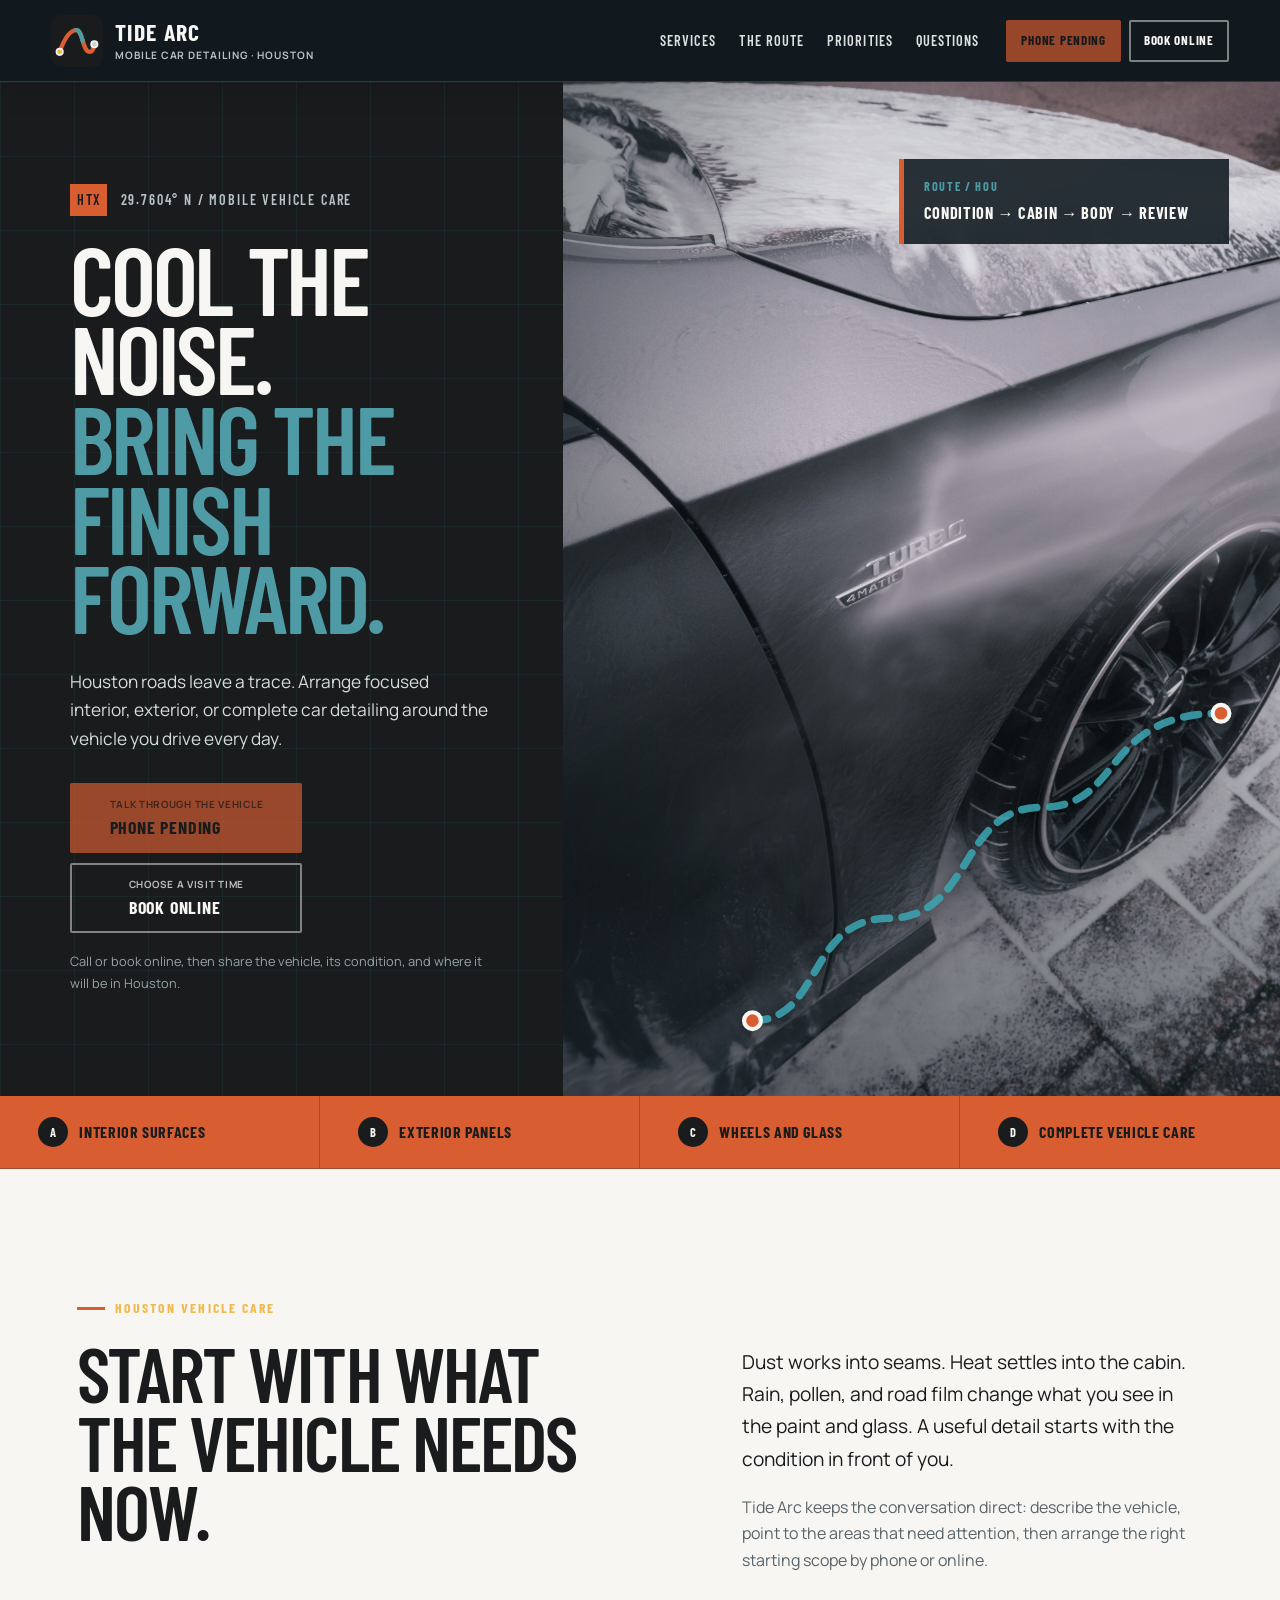
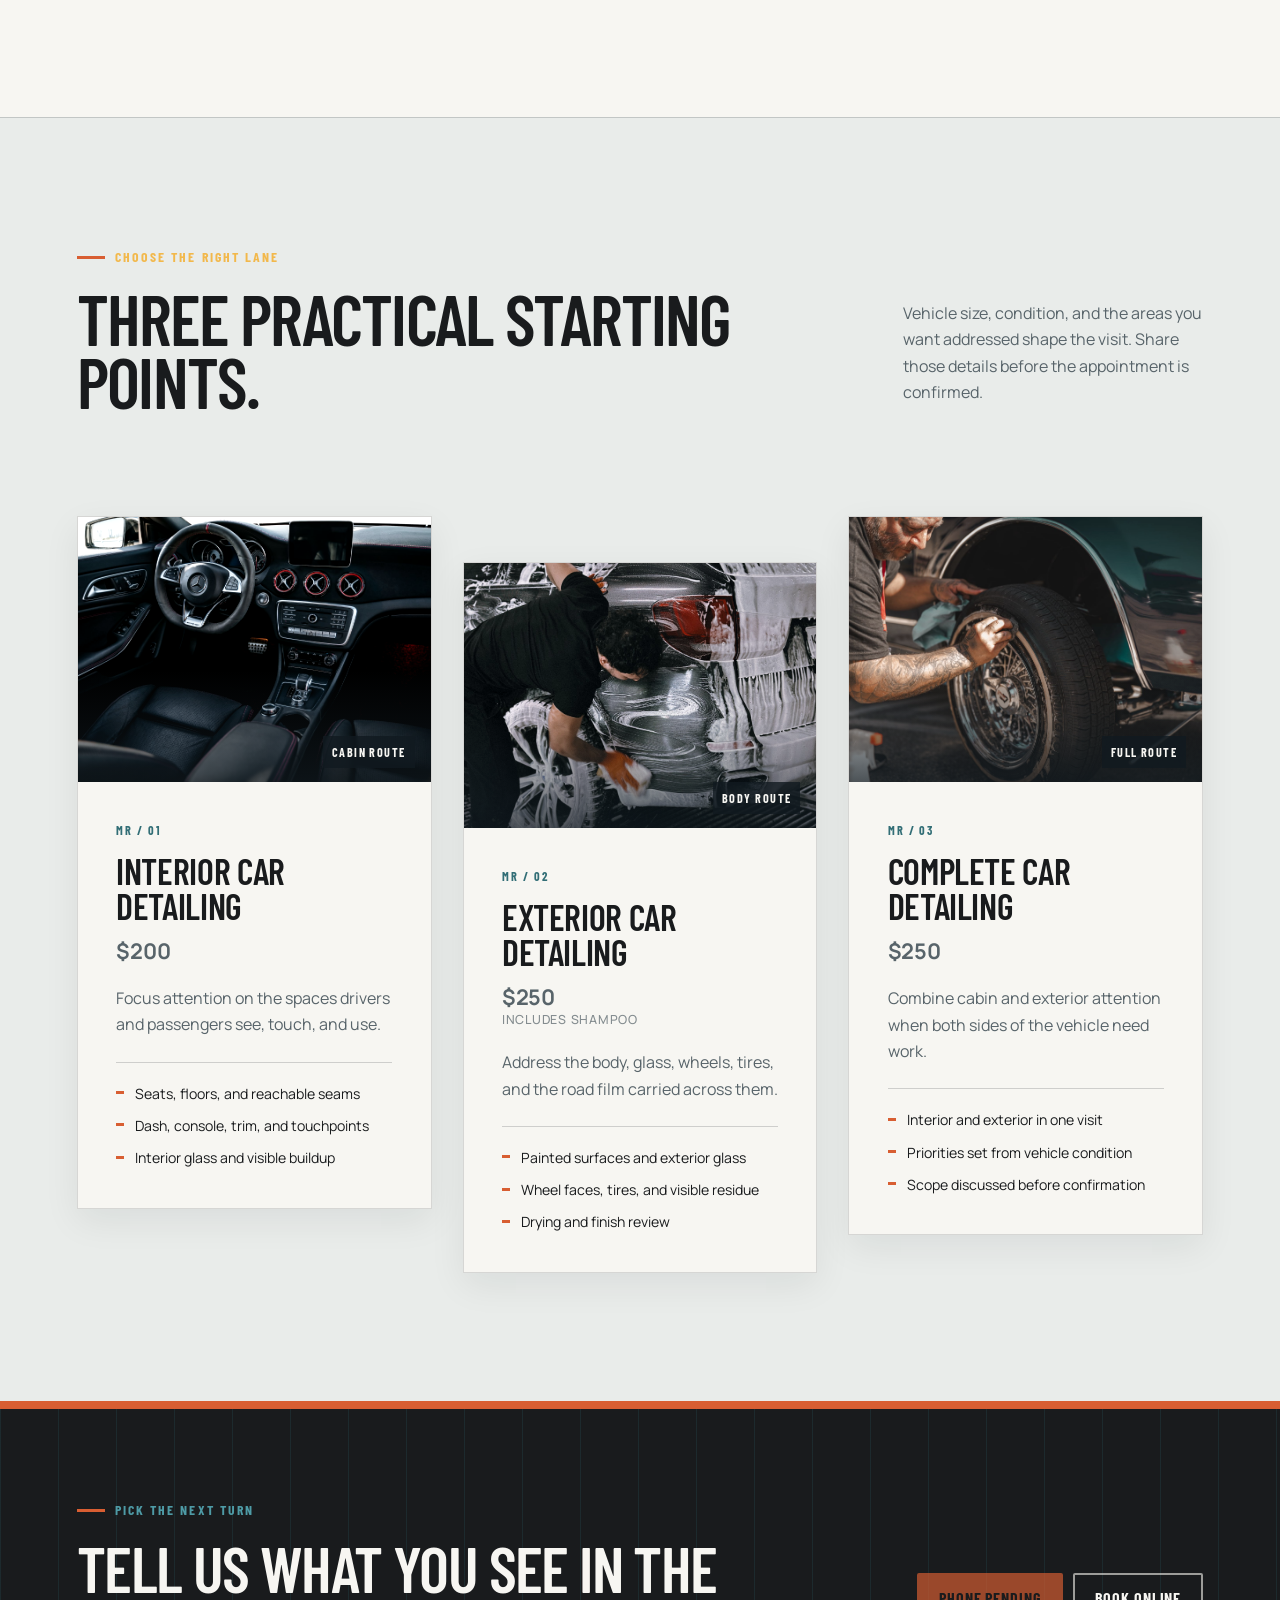
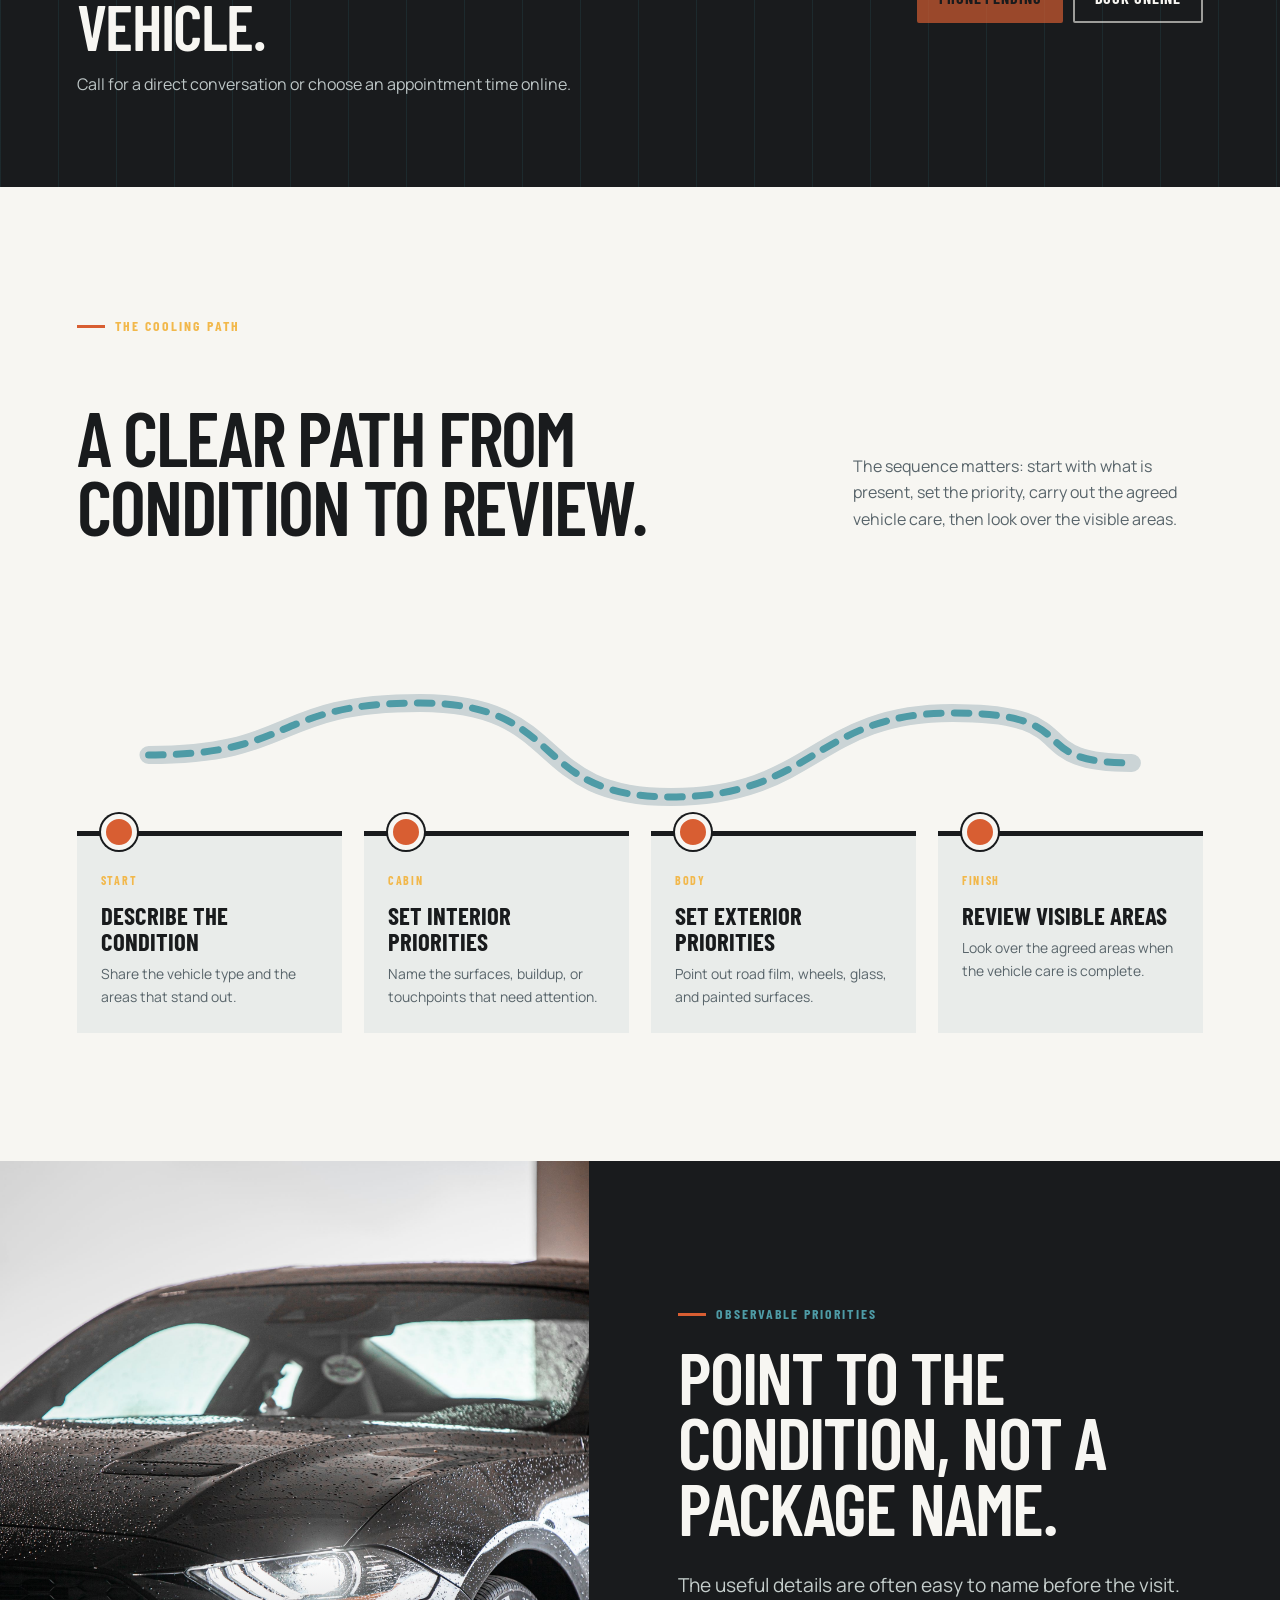
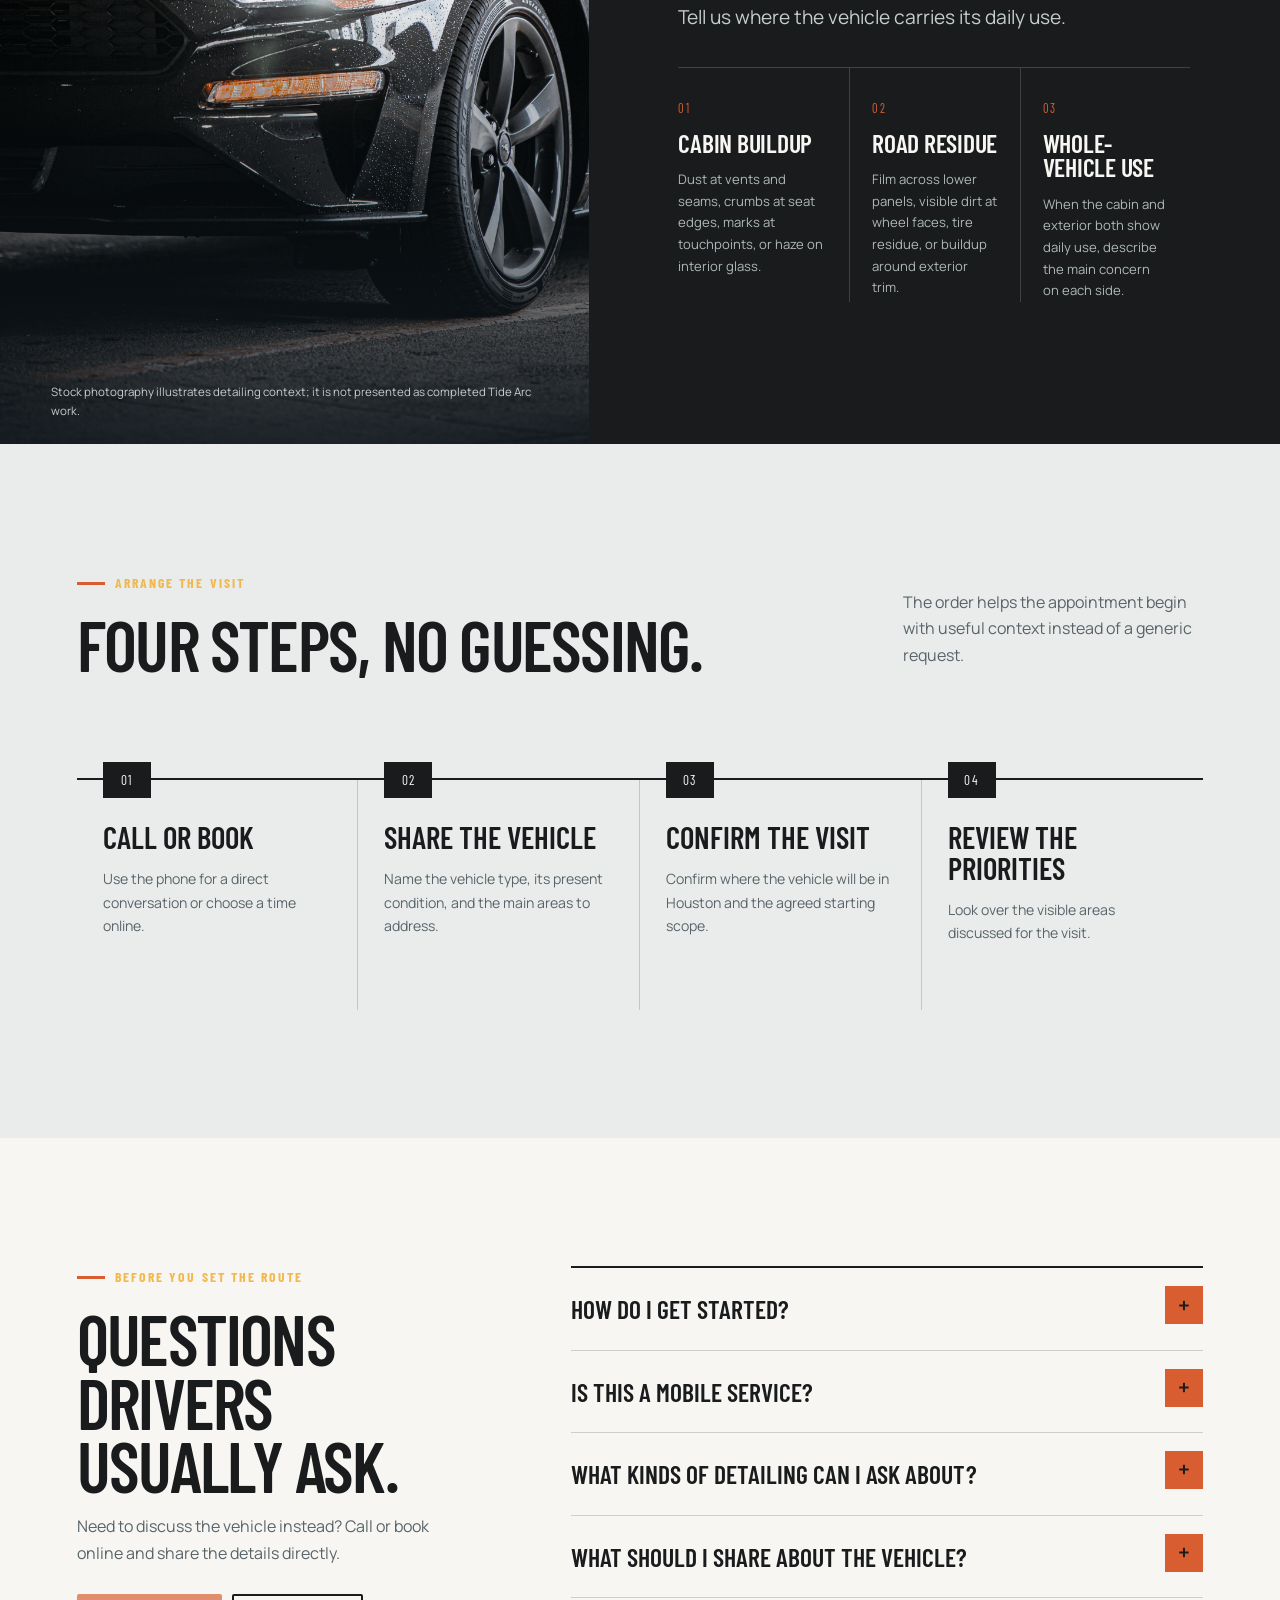
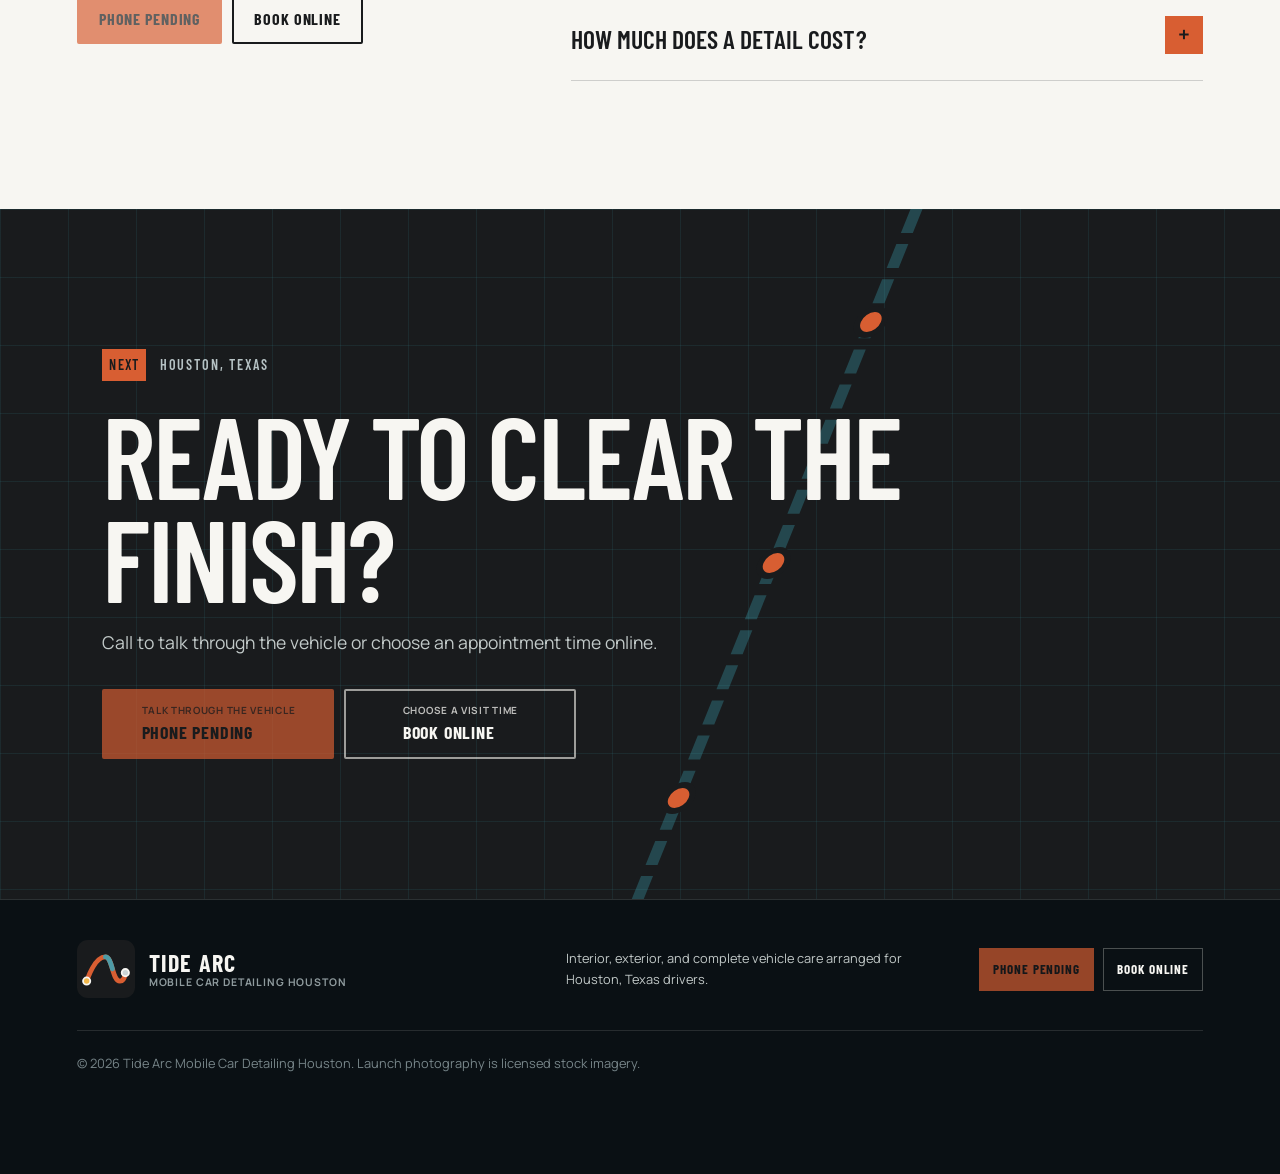
==== commit f2966724: "feat: add service pricing to site Interior $200, exterior $250 with shampoo, complete $250. Adds pri" ====
--- a/index.html
+++ b/index.html
@@ -37,11 +37,36 @@
       "@type": "OfferCatalog",
       "name": "Car detailing services",
       "itemListElement": [
-        {"@type": "Offer", "itemOffered": {"@type": "Service", "name": "Interior car detailing"}},
-        {"@type": "Offer", "itemOffered": {"@type": "Service", "name": "Exterior car detailing"}},
-        {"@type": "Offer", "itemOffered": {"@type": "Service", "name": "Complete car detailing"}}
+        {
+          "@type": "Offer",
+          "itemOffered": {
+            "@type": "Service",
+            "name": "Interior car detailing"
+          },
+          "price": "200",
+          "priceCurrency": "USD"
+        },
+        {
+          "@type": "Offer",
+          "itemOffered": {
+            "@type": "Service",
+            "name": "Exterior car detailing"
+          },
+          "price": "250",
+          "priceCurrency": "USD"
+        },
+        {
+          "@type": "Offer",
+          "itemOffered": {
+            "@type": "Service",
+            "name": "Complete car detailing"
+          },
+          "price": "250",
+          "priceCurrency": "USD"
+        }
       ]
-    }
+    },
+    "priceRange": "$200-$250"
   }
   </script>
 </head>
@@ -143,6 +168,7 @@
           <div class="service-content">
             <p class="service-code">MR / 01</p>
             <h3>Interior car detailing</h3>
+            <p class="service-price">$200</p>
             <p>Focus attention on the spaces drivers and passengers see, touch, and use.</p>
             <ul>
               <li>Seats, floors, and reachable seams</li>
@@ -160,6 +186,7 @@
           <div class="service-content">
             <p class="service-code">MR / 02</p>
             <h3>Exterior car detailing</h3>
+            <p class="service-price">$250<span>Includes shampoo</span></p>
             <p>Address the body, glass, wheels, tires, and the road film carried across them.</p>
             <ul>
               <li>Painted surfaces and exterior glass</li>
@@ -177,6 +204,7 @@
           <div class="service-content">
             <p class="service-code">MR / 03</p>
             <h3>Complete car detailing</h3>
+            <p class="service-price">$250</p>
             <p>Combine cabin and exterior attention when both sides of the vehicle need work.</p>
             <ul>
               <li>Interior and exterior in one visit</li>
@@ -310,8 +338,8 @@
           <p>Share the vehicle type, what you can see now, any areas that need focused attention, and where the vehicle will be for the visit.</p>
         </details>
         <details>
-          <summary>Why are prices not listed here?</summary>
-          <p>Vehicle size, condition, and the requested scope vary. Discuss the vehicle by phone or through the booking path before the visit is confirmed.</p>
+          <summary>How much does a detail cost?</summary>
+          <p>Interior car detailing starts at $200. Exterior car detailing is $250 and includes shampoo. Complete car detailing is $250. Vehicle size and condition can affect the final scope, so confirm the details when you call or book.</p>
         </details>
       </div>
     </section>
--- a/styles.css
+++ b/styles.css
@@ -1667,3 +1667,21 @@
     animation-iteration-count: 1 !important;
   }
 }
+
+.service-price {
+  margin-top: 0.9rem;
+  font-size: 1.35rem;
+  font-weight: 700;
+  letter-spacing: -0.01em;
+  line-height: 1.2;
+}
+
+.service-price span {
+  display: block;
+  margin-top: 0.2rem;
+  font-size: 0.78rem;
+  font-weight: 500;
+  letter-spacing: 0.06em;
+  text-transform: uppercase;
+  opacity: 0.72;
+}
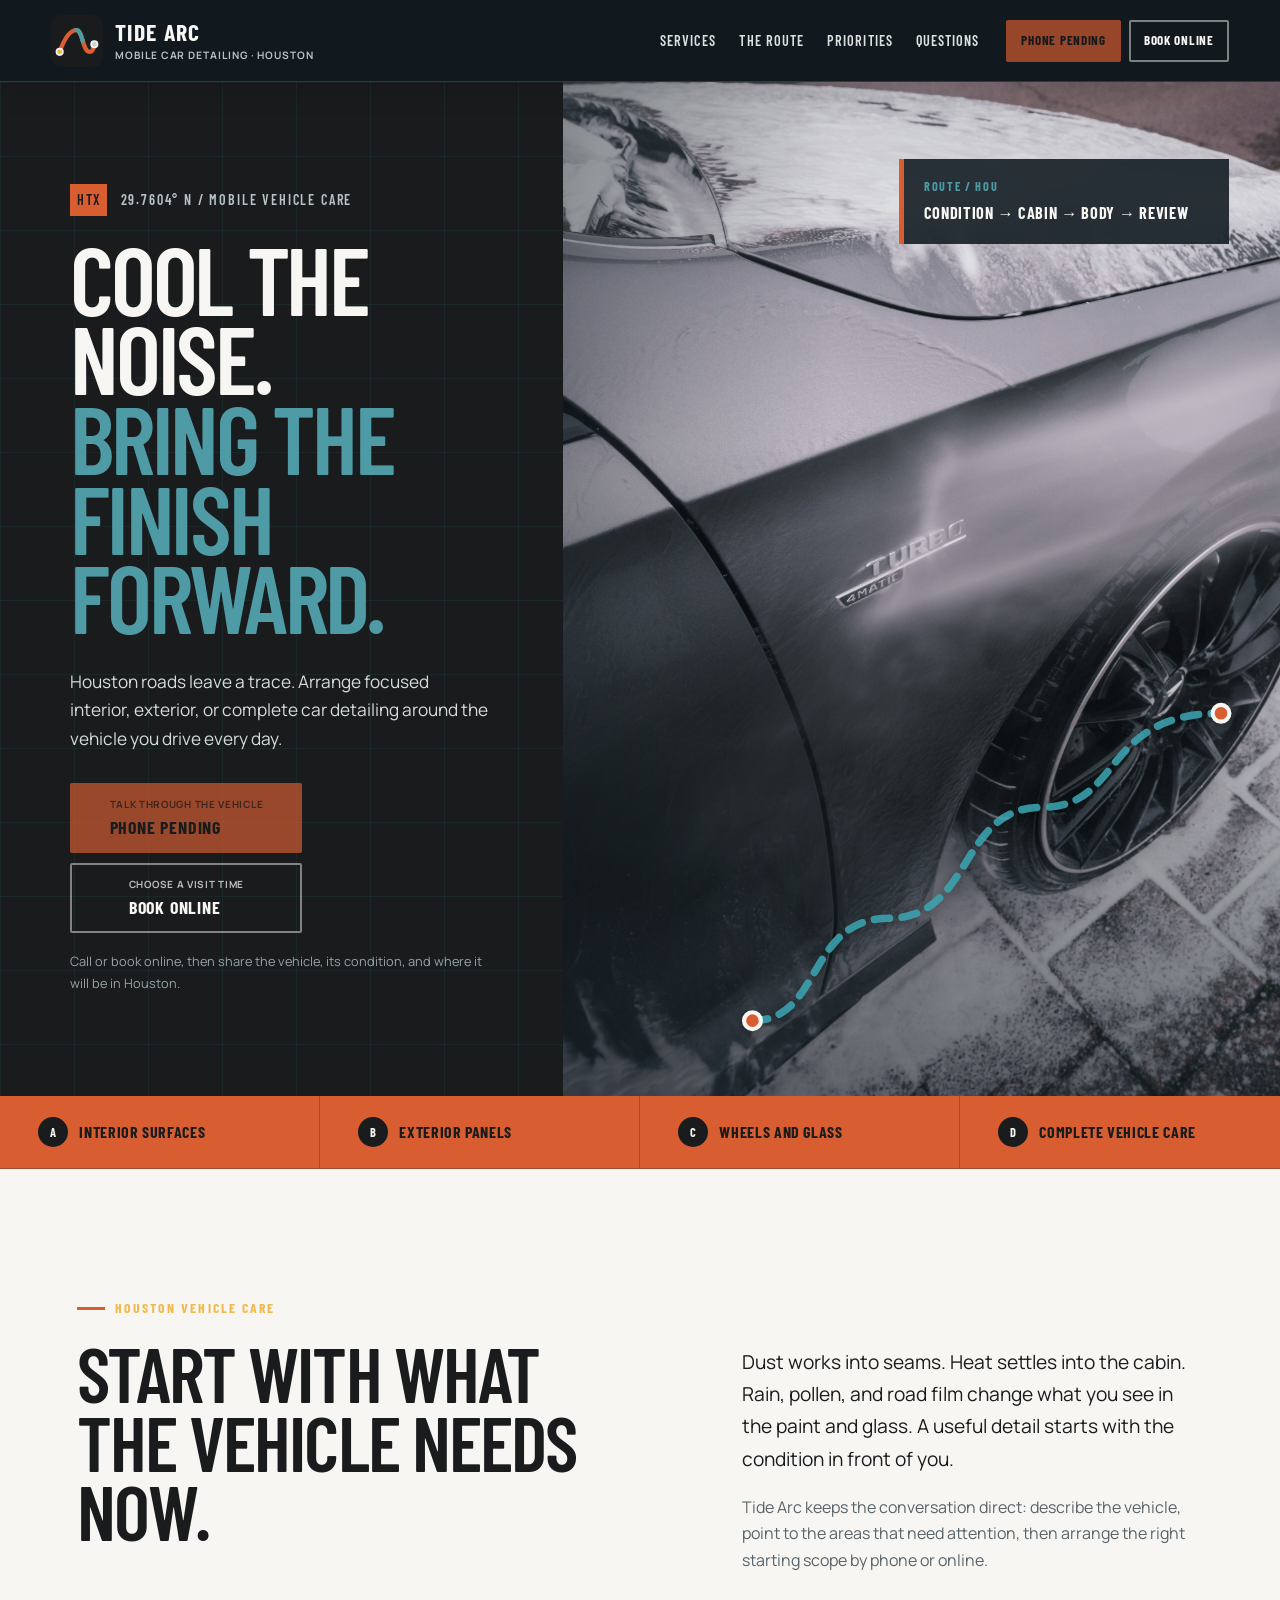
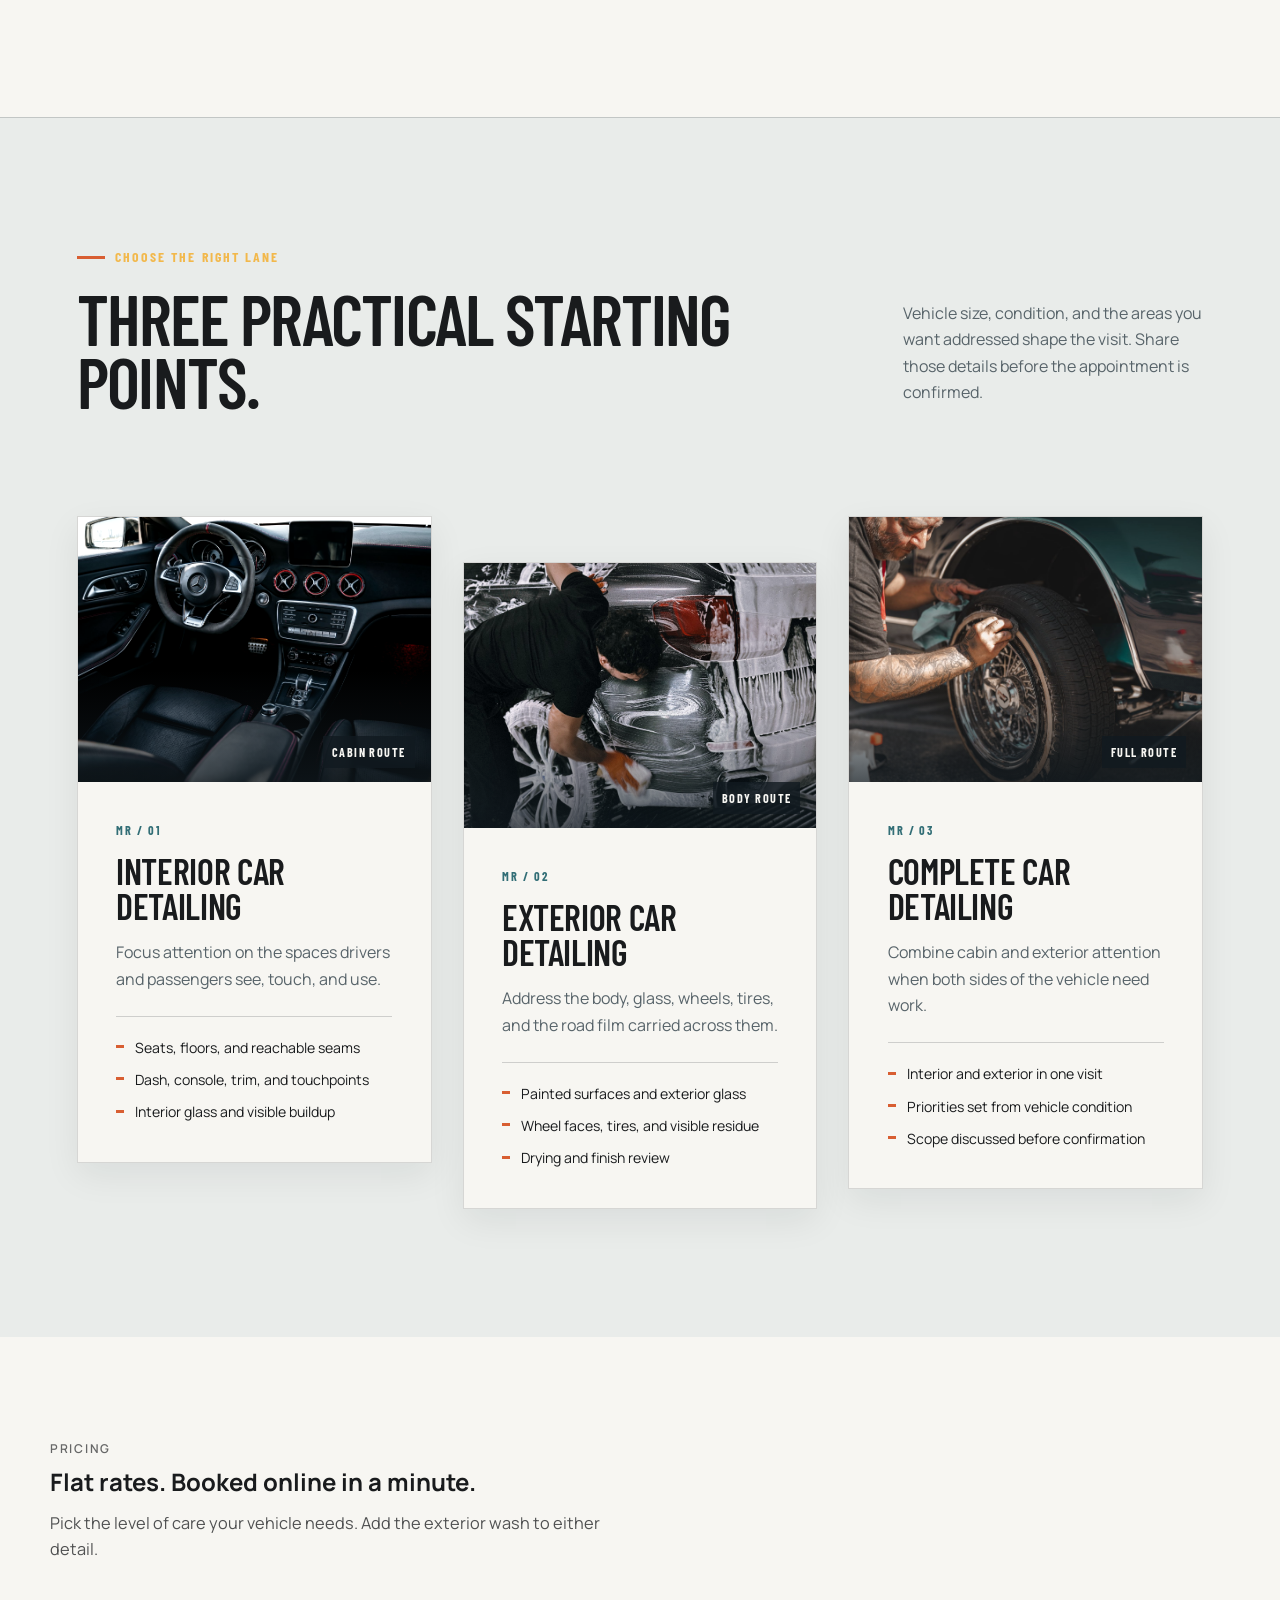
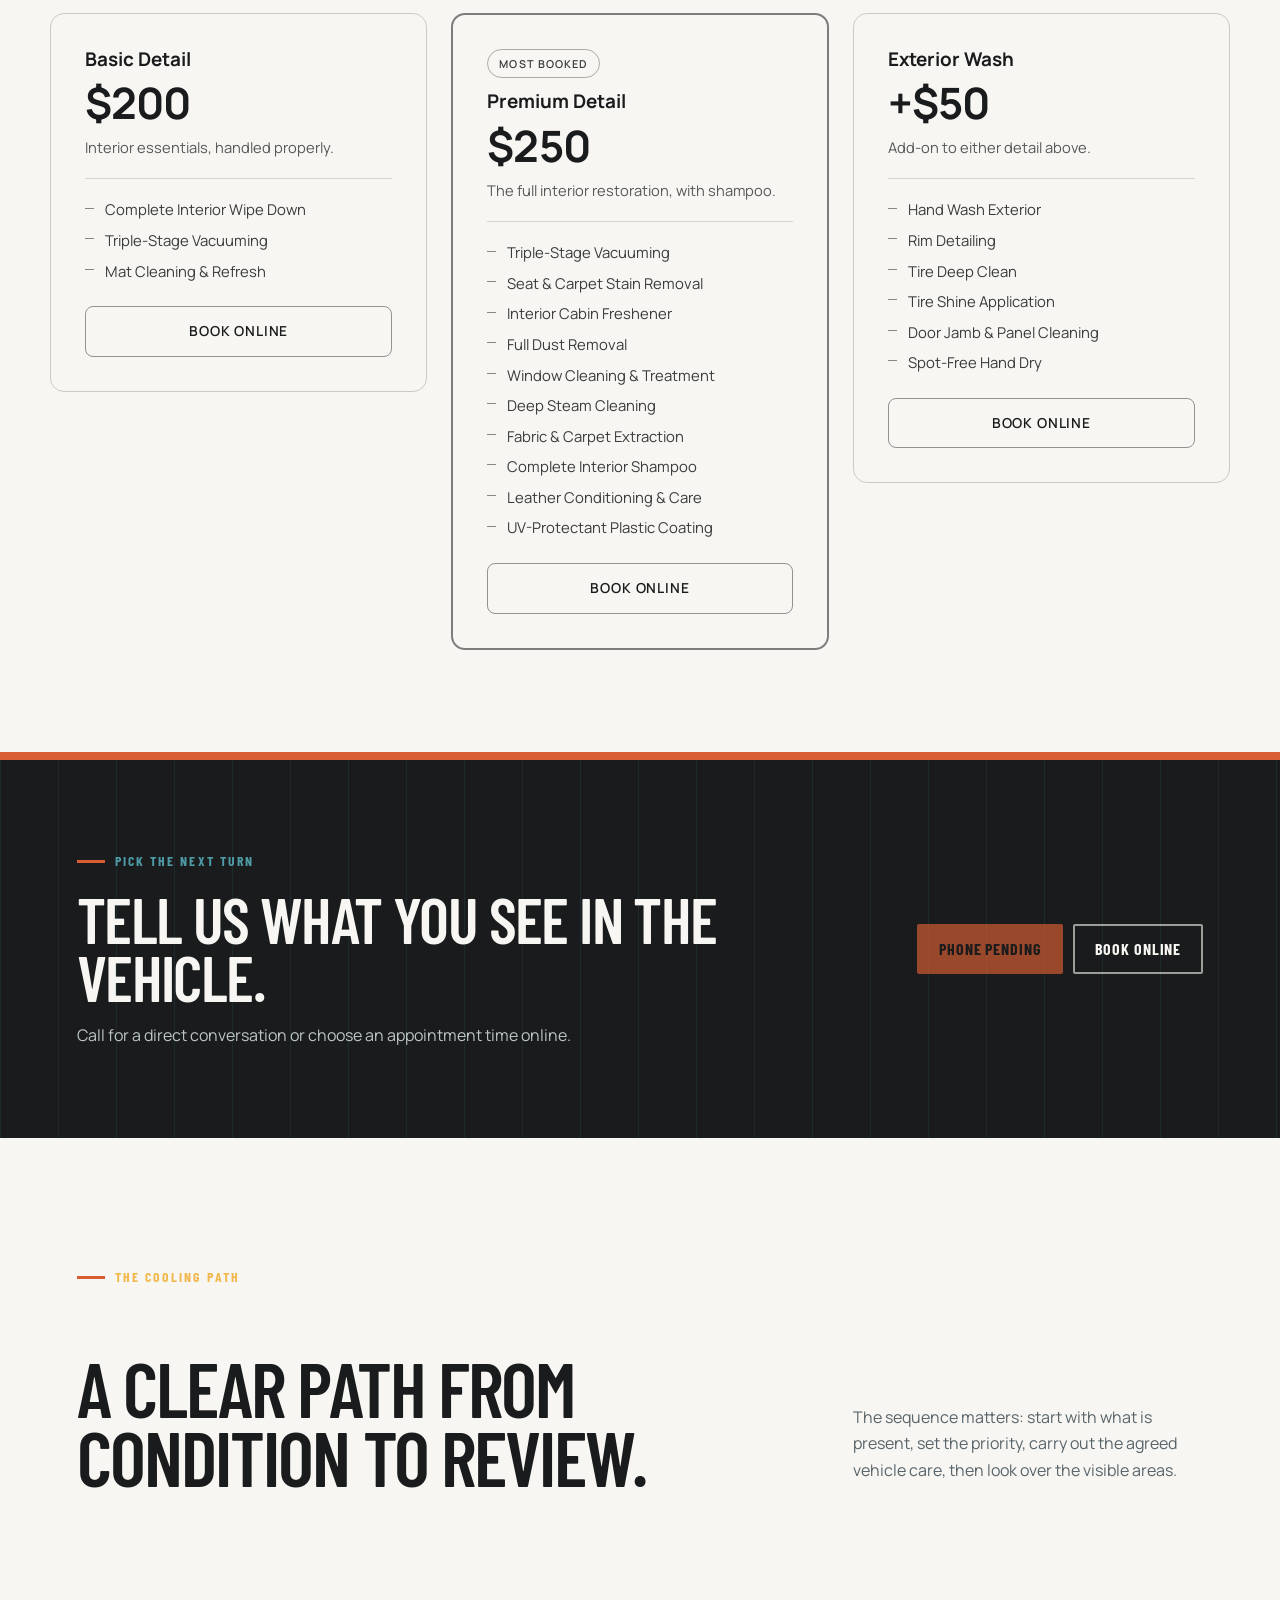
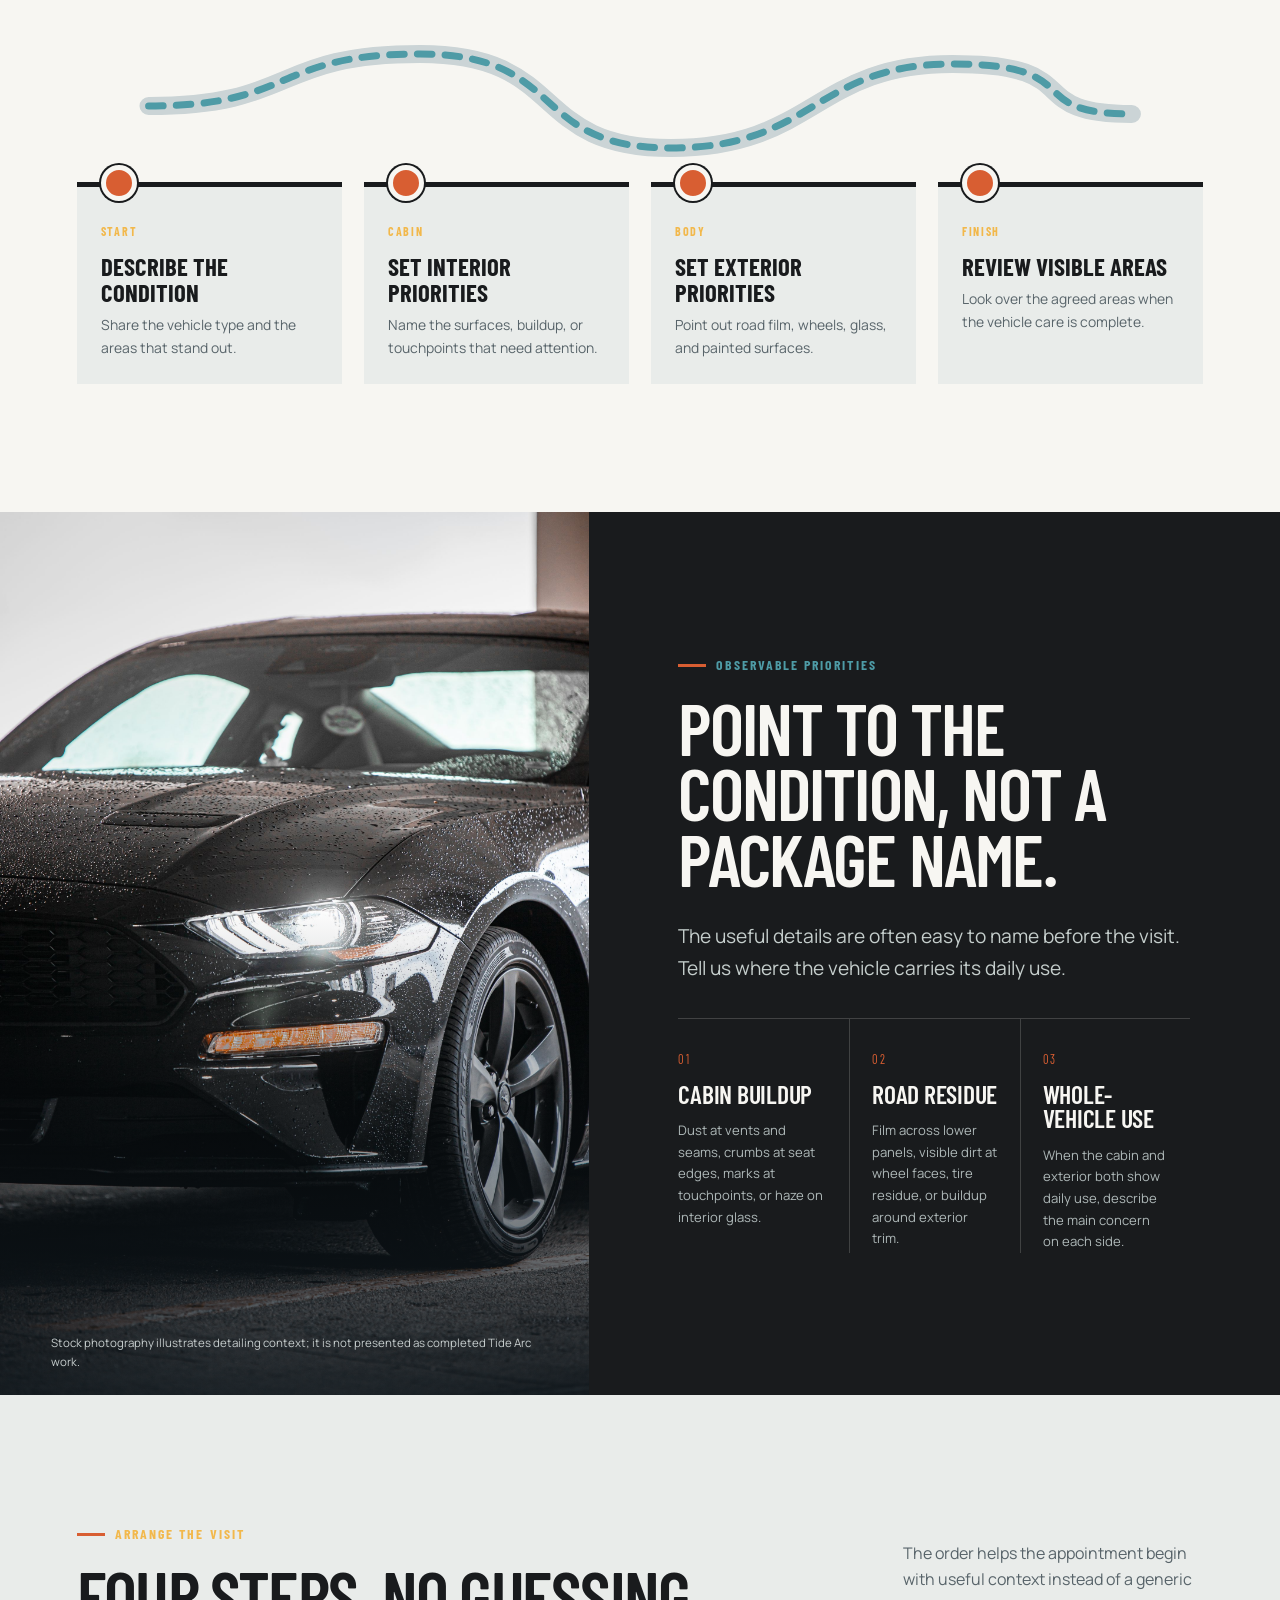
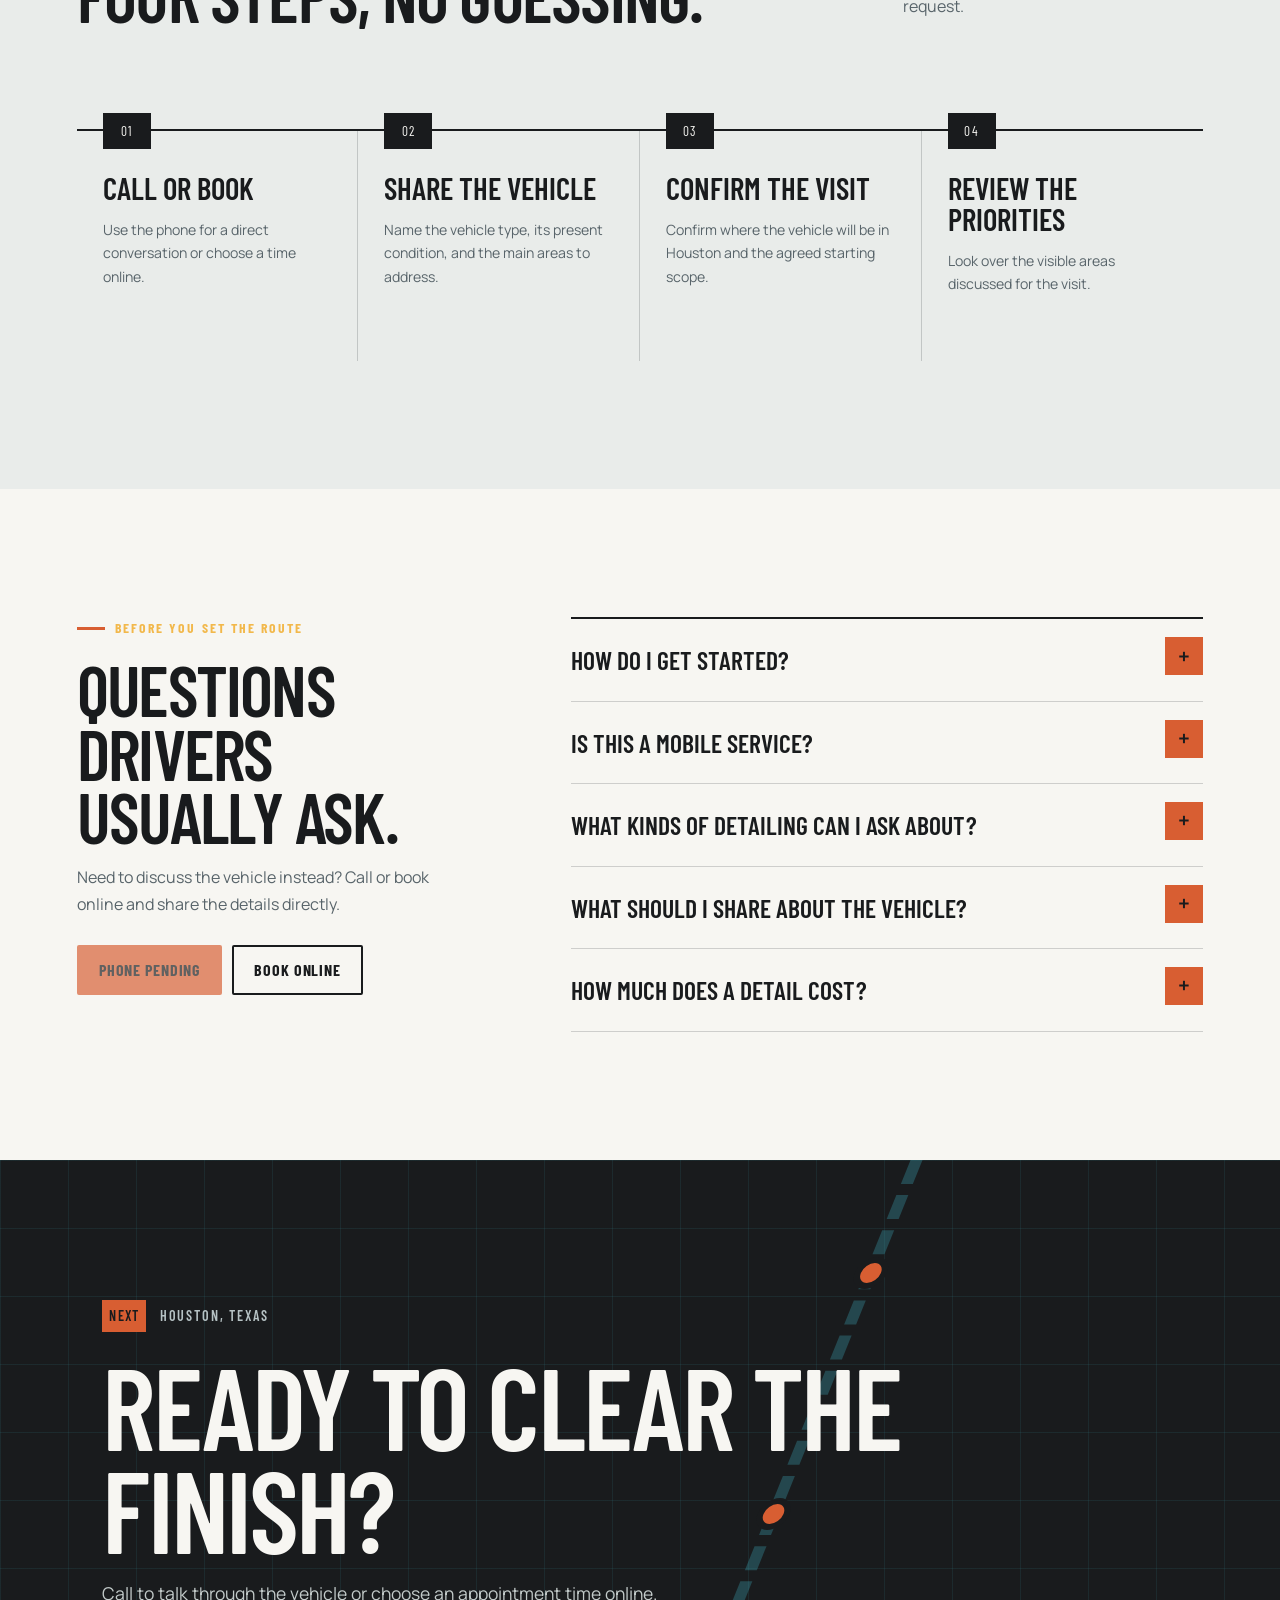
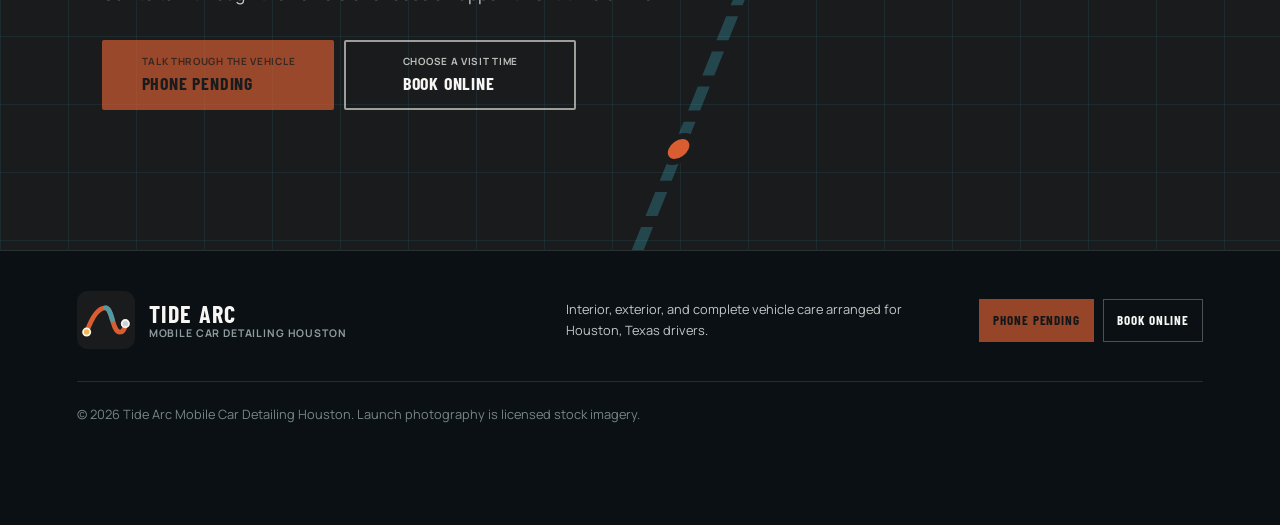
==== commit 8b5ead60: "feat: replace pricing with the standard rate grid Basic Detail $200, Premium Detail $250 including s" ====
--- a/index.html
+++ b/index.html
@@ -42,31 +42,63 @@
           "itemOffered": {
             "@type": "Service",
             "name": "Interior car detailing"
-          },
-          "price": "200",
-          "priceCurrency": "USD"
+          }
         },
         {
           "@type": "Offer",
           "itemOffered": {
             "@type": "Service",
             "name": "Exterior car detailing"
-          },
-          "price": "250",
-          "priceCurrency": "USD"
+          }
         },
         {
           "@type": "Offer",
           "itemOffered": {
             "@type": "Service",
             "name": "Complete car detailing"
-          },
-          "price": "250",
-          "priceCurrency": "USD"
+          }
         }
       ]
     },
-    "priceRange": "$200-$250"
+    "priceRange": "$200-$250",
+    "makesOffer": [
+      {
+        "@type": "Offer",
+        "name": "Basic Detail",
+        "price": "200",
+        "priceCurrency": "USD",
+        "availability": "https://schema.org/InStock",
+        "itemOffered": {
+          "@type": "Service",
+          "name": "Basic Detail",
+          "description": "Interior essentials: complete interior wipe down, triple-stage vacuuming, and mat cleaning and refresh."
+        }
+      },
+      {
+        "@type": "Offer",
+        "name": "Premium Detail",
+        "price": "250",
+        "priceCurrency": "USD",
+        "availability": "https://schema.org/InStock",
+        "itemOffered": {
+          "@type": "Service",
+          "name": "Premium Detail",
+          "description": "The full interior restoration, including complete interior shampoo, deep steam cleaning, fabric and carpet extraction, and leather conditioning."
+        }
+      },
+      {
+        "@type": "Offer",
+        "name": "Exterior Wash",
+        "price": "50",
+        "priceCurrency": "USD",
+        "availability": "https://schema.org/InStock",
+        "itemOffered": {
+          "@type": "Service",
+          "name": "Exterior Wash",
+          "description": "Add-on exterior wash: hand wash, rim detailing, tire deep clean and shine, door jamb cleaning, and spot-free hand dry."
+        }
+      }
+    ]
   }
   </script>
 </head>
@@ -168,7 +200,6 @@
           <div class="service-content">
             <p class="service-code">MR / 01</p>
             <h3>Interior car detailing</h3>
-            <p class="service-price">$200</p>
             <p>Focus attention on the spaces drivers and passengers see, touch, and use.</p>
             <ul>
               <li>Seats, floors, and reachable seams</li>
@@ -186,7 +217,6 @@
           <div class="service-content">
             <p class="service-code">MR / 02</p>
             <h3>Exterior car detailing</h3>
-            <p class="service-price">$250<span>Includes shampoo</span></p>
             <p>Address the body, glass, wheels, tires, and the road film carried across them.</p>
             <ul>
               <li>Painted surfaces and exterior glass</li>
@@ -204,7 +234,6 @@
           <div class="service-content">
             <p class="service-code">MR / 03</p>
             <h3>Complete car detailing</h3>
-            <p class="service-price">$250</p>
             <p>Combine cabin and exterior attention when both sides of the vehicle need work.</p>
             <ul>
               <li>Interior and exterior in one visit</li>
@@ -215,6 +244,64 @@
         </article>
       </div>
     </section>
+
+    <section class="rates" id="pricing" aria-labelledby="pricing-title">
+      <div class="rates-shell">
+        <div class="rates-head">
+          <p class="rates-eyebrow">Pricing</p>
+          <h2 id="pricing-title">Flat rates. Booked online in a minute.</h2>
+          <p class="rates-intro">Pick the level of care your vehicle needs. Add the exterior wash to either detail.</p>
+        </div>
+
+        <div class="rate-grid">
+          <article class="rate-card">
+            <h3>Basic Detail</h3>
+            <p class="rate-figure">$200</p>
+            <p class="rate-note">Interior essentials, handled properly.</p>
+            <ul class="rate-list">
+              <li>Complete Interior Wipe Down</li>
+              <li>Triple-Stage Vacuuming</li>
+              <li>Mat Cleaning &amp; Refresh</li>
+            </ul>
+            <a class="rate-cta" href="https://cal.com/sumitdatta/auto-detail-service" target="_blank" rel="noopener">Book Online</a>
+          </article>
+          <article class="rate-card rate-card-featured">
+            <span class="rate-badge">Most booked</span>
+            <h3>Premium Detail</h3>
+            <p class="rate-figure">$250</p>
+            <p class="rate-note">The full interior restoration, with shampoo.</p>
+            <ul class="rate-list">
+              <li>Triple-Stage Vacuuming</li>
+              <li>Seat &amp; Carpet Stain Removal</li>
+              <li>Interior Cabin Freshener</li>
+              <li>Full Dust Removal</li>
+              <li>Window Cleaning &amp; Treatment</li>
+              <li>Deep Steam Cleaning</li>
+              <li>Fabric &amp; Carpet Extraction</li>
+              <li>Complete Interior Shampoo</li>
+              <li>Leather Conditioning &amp; Care</li>
+              <li>UV-Protectant Plastic Coating</li>
+            </ul>
+            <a class="rate-cta" href="https://cal.com/sumitdatta/auto-detail-service" target="_blank" rel="noopener">Book Online</a>
+          </article>
+          <article class="rate-card">
+            <h3>Exterior Wash</h3>
+            <p class="rate-figure">+$50</p>
+            <p class="rate-note">Add-on to either detail above.</p>
+            <ul class="rate-list">
+              <li>Hand Wash Exterior</li>
+              <li>Rim Detailing</li>
+              <li>Tire Deep Clean</li>
+              <li>Tire Shine Application</li>
+              <li>Door Jamb &amp; Panel Cleaning</li>
+              <li>Spot-Free Hand Dry</li>
+            </ul>
+            <a class="rate-cta" href="https://cal.com/sumitdatta/auto-detail-service" target="_blank" rel="noopener">Book Online</a>
+          </article>
+        </div>
+      </div>
+    </section>
+
 
     <section class="route-callout" aria-label="Contact Tide Arc">
       <div>
@@ -339,7 +426,7 @@
         </details>
         <details>
           <summary>How much does a detail cost?</summary>
-          <p>Interior car detailing starts at $200. Exterior car detailing is $250 and includes shampoo. Complete car detailing is $250. Vehicle size and condition can affect the final scope, so confirm the details when you call or book.</p>
+          <p>The Basic Detail is $200 and covers interior essentials. The Premium Detail is $250 and includes a complete interior shampoo. An Exterior Wash can be added to either for $50. Vehicle size and condition can affect the final scope, so confirm the details when you call or book.</p>
         </details>
       </div>
     </section>
--- a/styles.css
+++ b/styles.css
@@ -1668,20 +1668,147 @@
   }
 }
 
-.service-price {
-  margin-top: 0.9rem;
-  font-size: 1.35rem;
+/* Pricing section — self-contained, inherits each site's own colors and type. */
+.rates {
+  padding: clamp(56px, 8vw, 104px) clamp(20px, 5vw, 48px);
+}
+
+.rates-shell {
+  width: min(1180px, 100%);
+  margin-inline: auto;
+}
+
+.rates-head {
+  max-width: 60ch;
+  margin-bottom: clamp(30px, 4vw, 50px);
+}
+
+.rates-eyebrow {
+  margin: 0 0 10px;
+  font-size: 0.76rem;
+  font-weight: 600;
+  letter-spacing: 0.14em;
+  text-transform: uppercase;
+  opacity: 0.65;
+}
+
+.rates-head h2 {
+  margin: 0 0 14px;
+  line-height: 1.12;
+}
+
+.rates-intro {
+  margin: 0;
+  font-size: 1.02rem;
+  line-height: 1.6;
+  opacity: 0.75;
+}
+
+.rate-grid {
+  display: grid;
+  gap: clamp(16px, 2vw, 24px);
+  grid-template-columns: repeat(auto-fit, minmax(260px, 1fr));
+  align-items: start;
+}
+
+.rate-card {
+  position: relative;
+  display: flex;
+  flex-direction: column;
+  padding: clamp(24px, 3vw, 34px);
+  border: 1px solid color-mix(in srgb, currentColor 20%, transparent);
+  border-radius: 14px;
+}
+
+.rate-card-featured {
+  border-width: 2px;
+  border-color: color-mix(in srgb, currentColor 55%, transparent);
+}
+
+.rate-badge {
+  align-self: flex-start;
+  margin-bottom: 12px;
+  padding: 5px 11px;
+  border: 1px solid color-mix(in srgb, currentColor 40%, transparent);
+  border-radius: 999px;
+  font-size: 0.68rem;
+  font-weight: 600;
+  letter-spacing: 0.1em;
+  text-transform: uppercase;
+  opacity: 0.85;
+}
+
+.rate-card h3 {
+  margin: 0;
+  font-size: 1.18rem;
+  line-height: 1.25;
+}
+
+.rate-figure {
+  margin: 10px 0 0;
+  font-size: clamp(2.1rem, 4vw, 2.7rem);
   font-weight: 700;
-  letter-spacing: -0.01em;
-  line-height: 1.2;
-}
-
-.service-price span {
-  display: block;
-  margin-top: 0.2rem;
-  font-size: 0.78rem;
-  font-weight: 500;
+  letter-spacing: -0.02em;
+  line-height: 1;
+}
+
+.rate-note {
+  margin: 12px 0 0;
+  font-size: 0.92rem;
+  line-height: 1.5;
+  opacity: 0.72;
+}
+
+.rate-list {
+  margin: 20px 0 0;
+  padding: 20px 0 0;
+  border-top: 1px solid color-mix(in srgb, currentColor 15%, transparent);
+  list-style: none;
+  display: grid;
+  gap: 9px;
+}
+
+.rate-list li {
+  position: relative;
+  padding-left: 20px;
+  font-size: 0.93rem;
+  line-height: 1.45;
+  opacity: 0.85;
+}
+
+.rate-list li::before {
+  content: "";
+  position: absolute;
+  left: 0;
+  top: 0.55em;
+  width: 9px;
+  height: 1px;
+  background: currentColor;
+  opacity: 0.6;
+}
+
+.rate-cta {
+  margin-top: 24px;
+  padding: 13px 20px;
+  border: 1px solid color-mix(in srgb, currentColor 45%, transparent);
+  border-radius: 8px;
+  font-size: 0.86rem;
+  font-weight: 600;
   letter-spacing: 0.06em;
   text-transform: uppercase;
-  opacity: 0.72;
-}
+  text-align: center;
+  text-decoration: none;
+  color: inherit;
+  transition: opacity 0.18s ease;
+}
+
+.rate-cta:hover,
+.rate-cta:focus-visible {
+  opacity: 0.7;
+}
+
+@media (max-width: 640px) {
+  .rate-grid {
+    grid-template-columns: 1fr;
+  }
+}
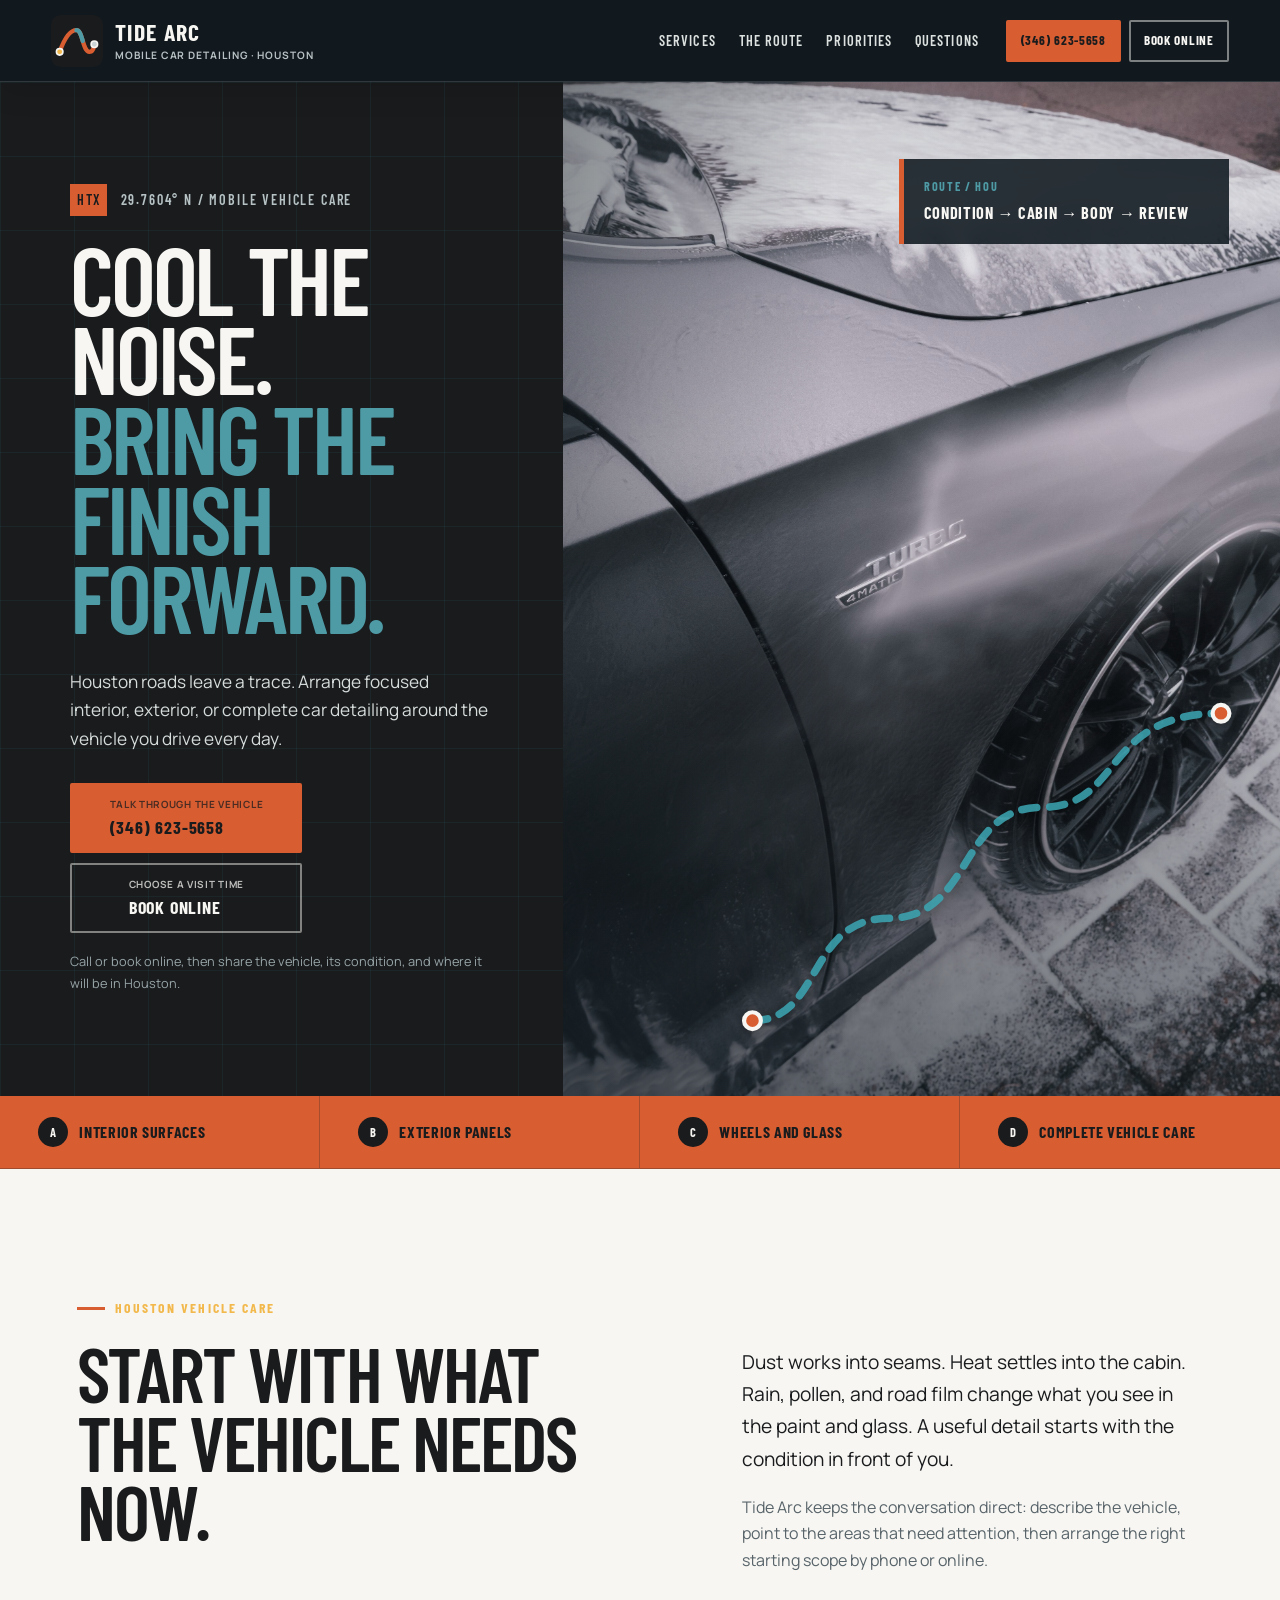
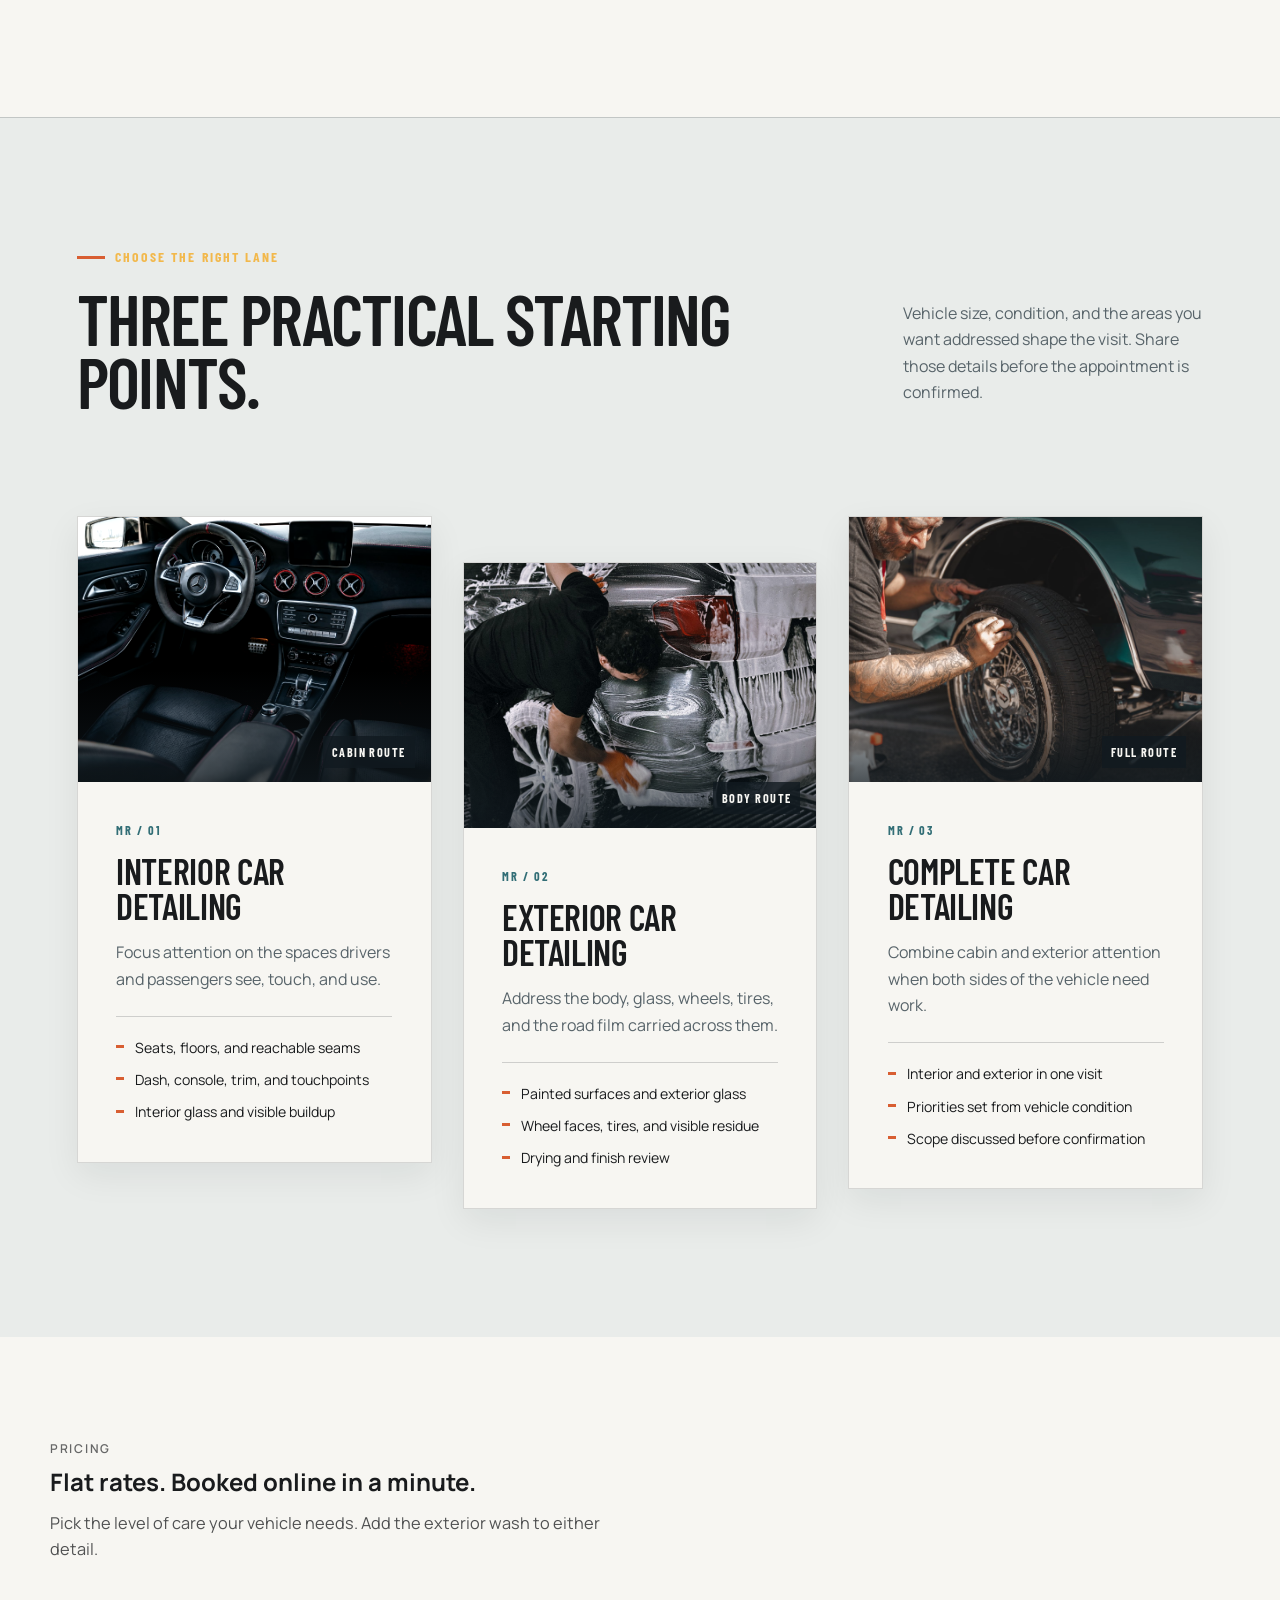
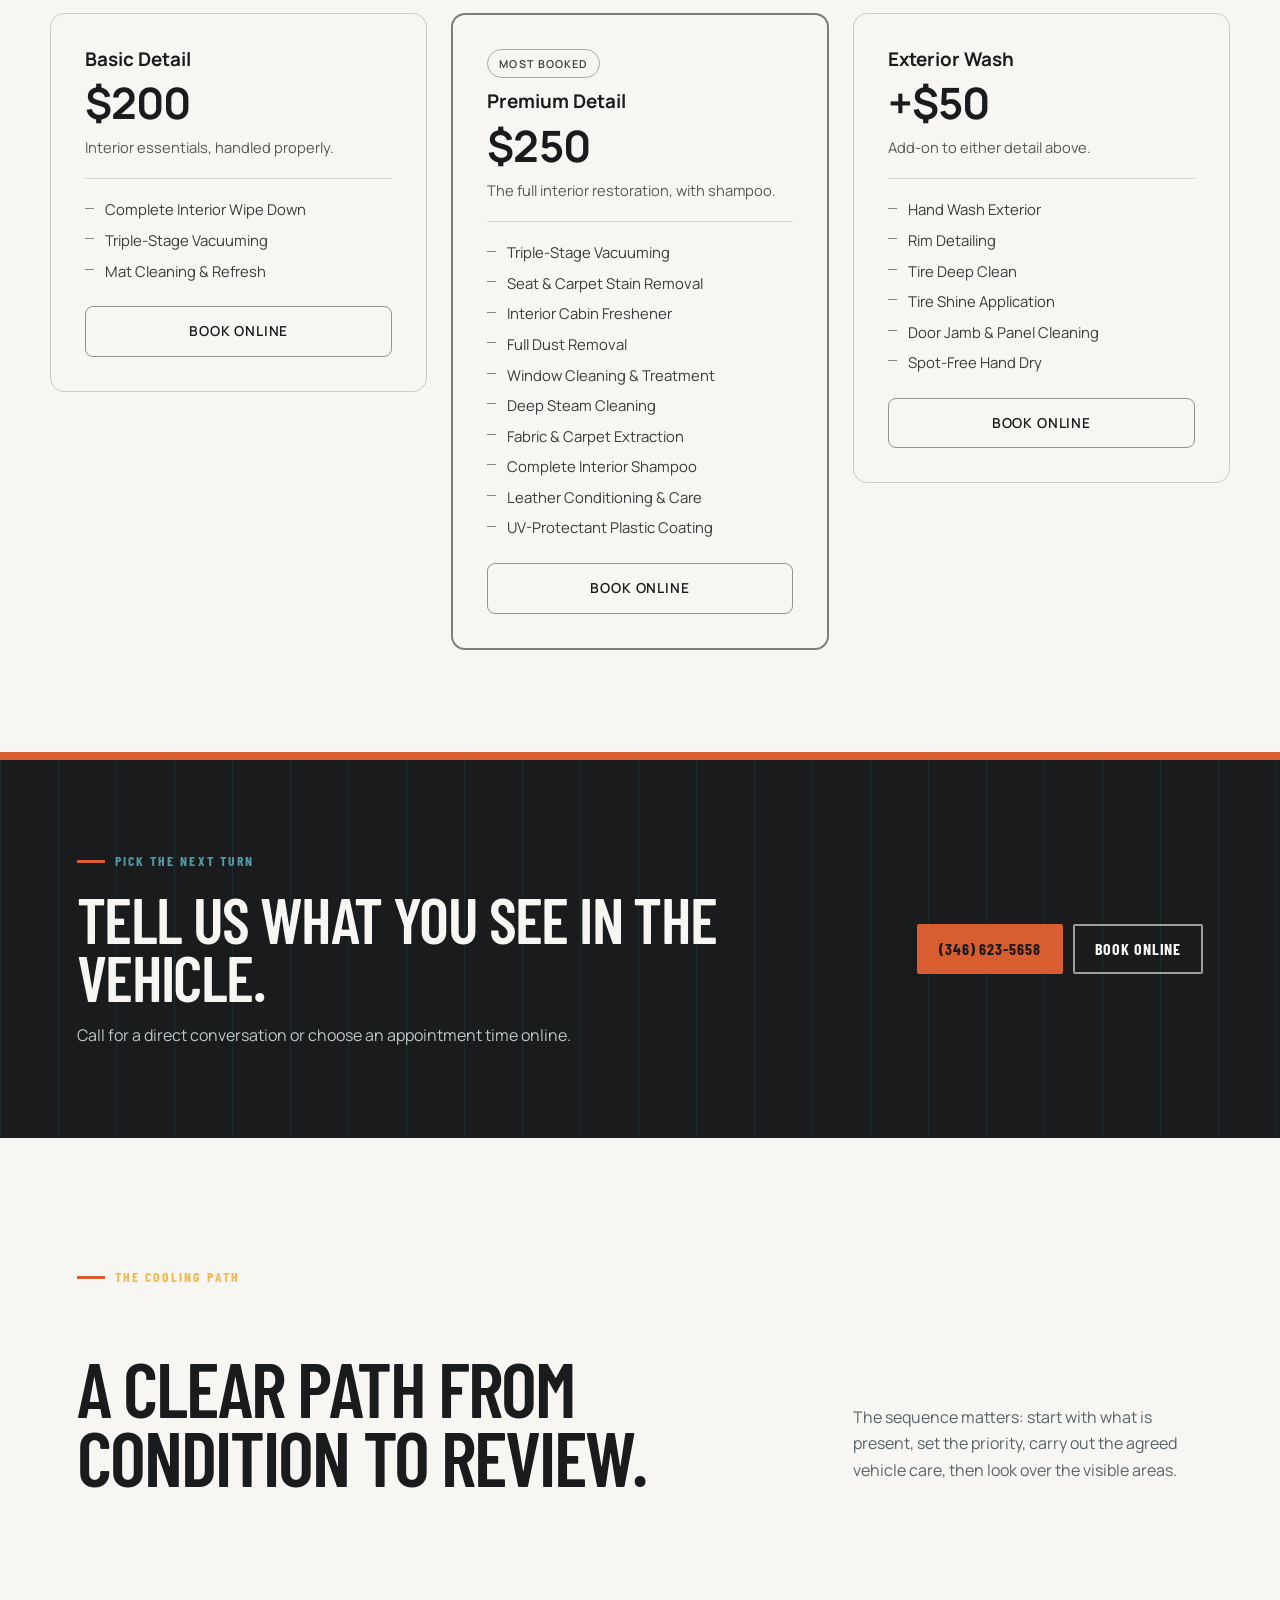
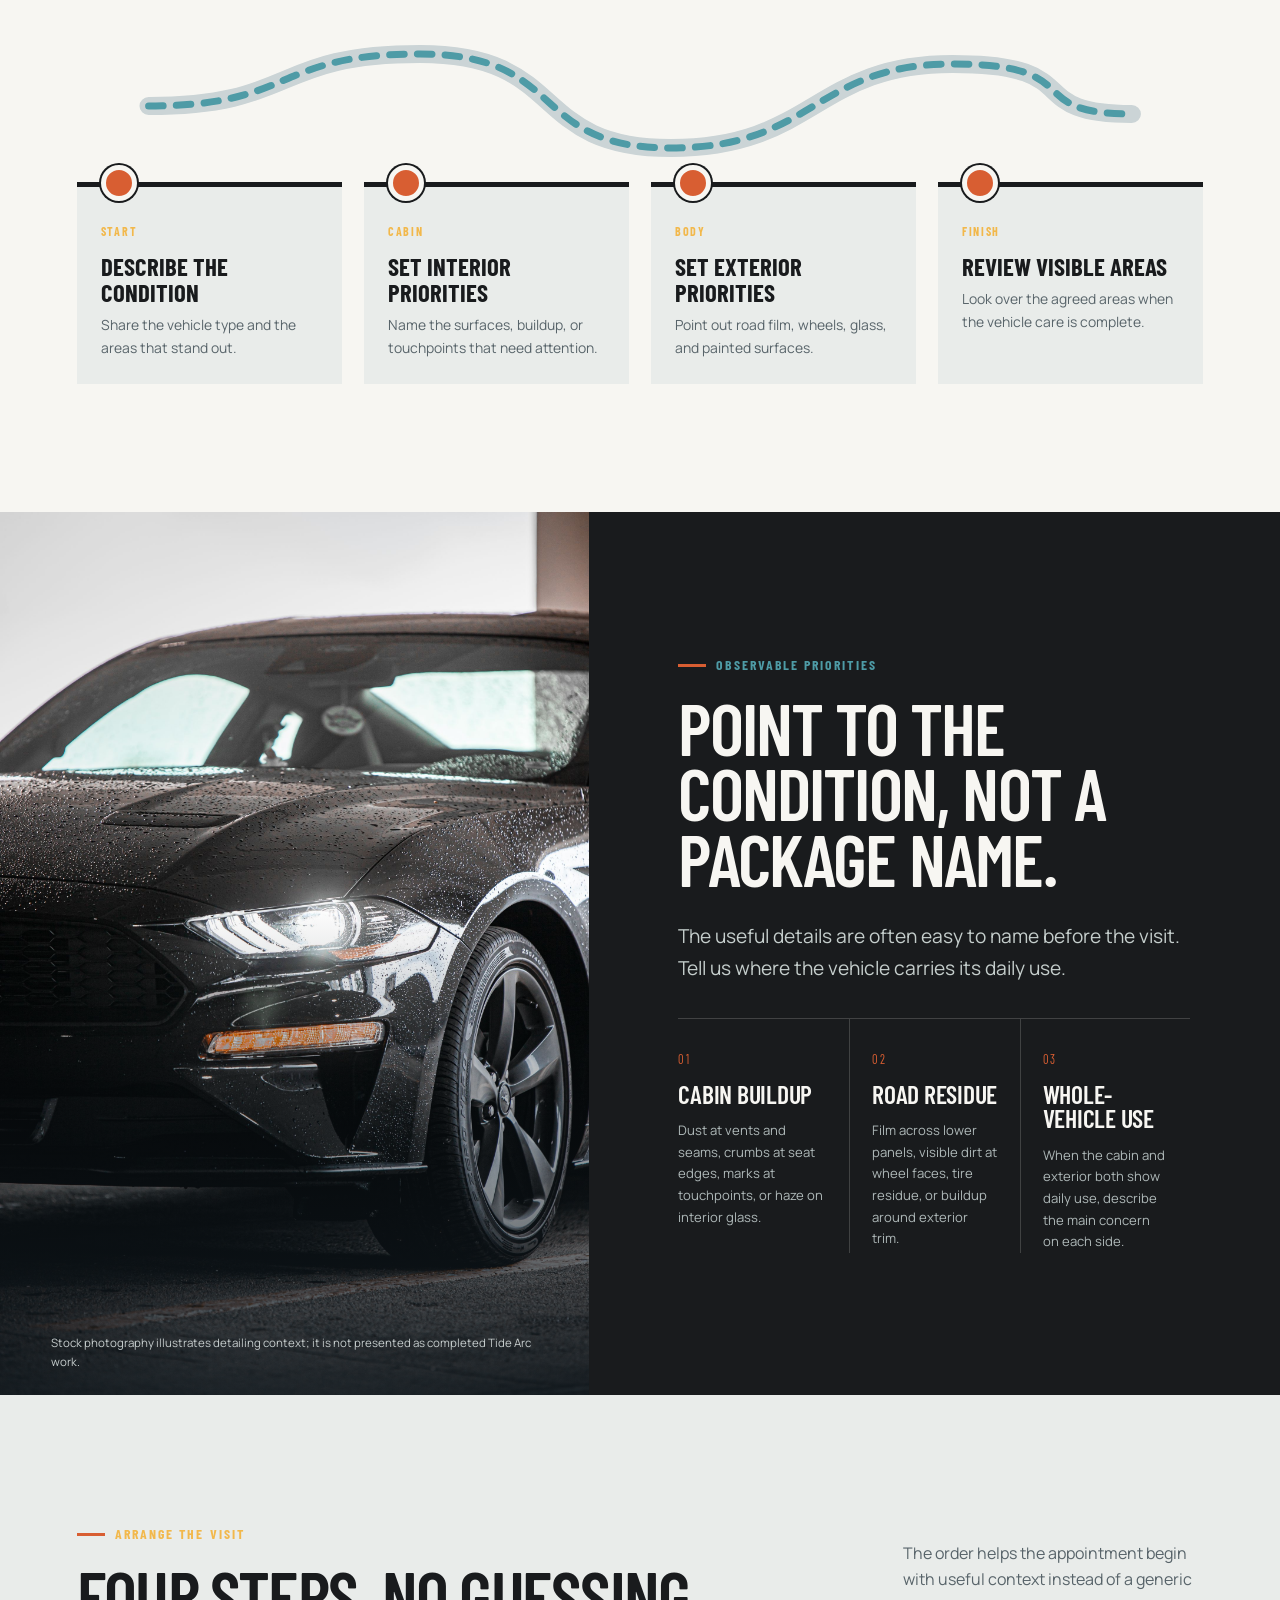
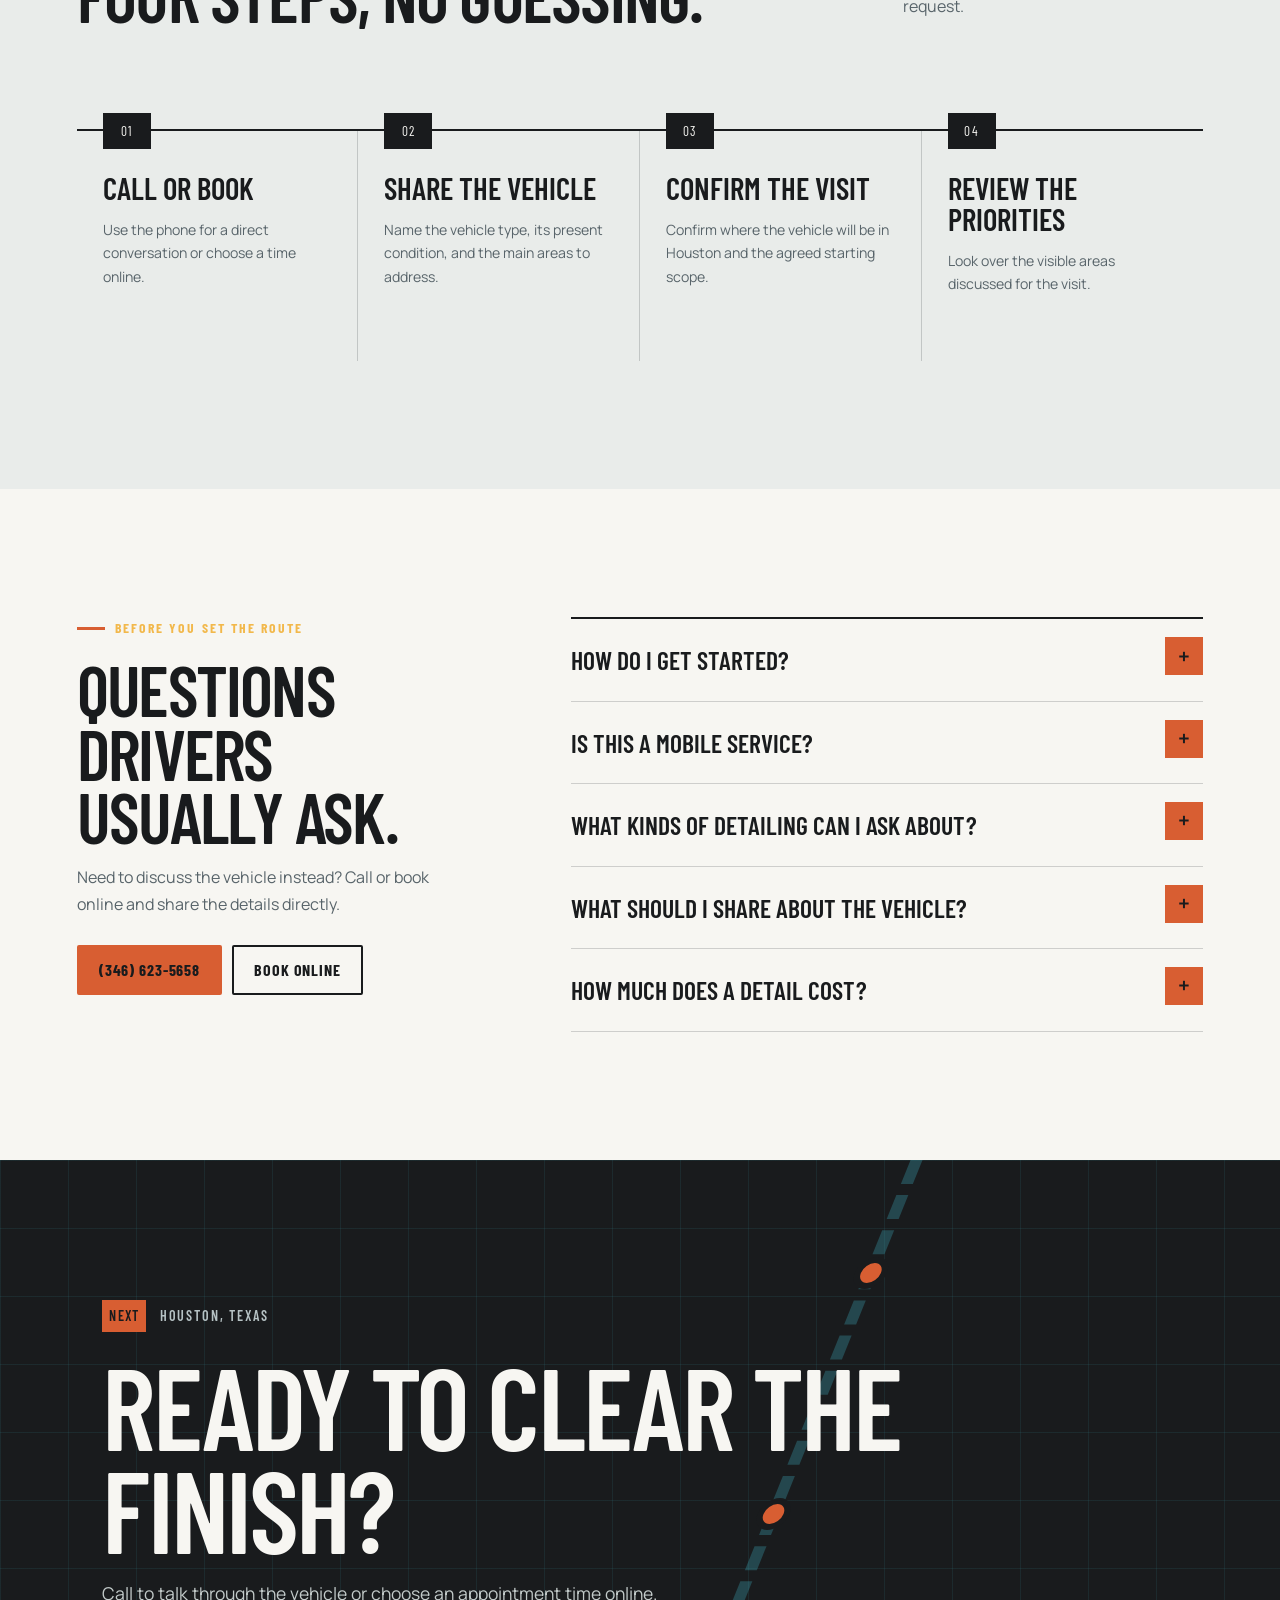
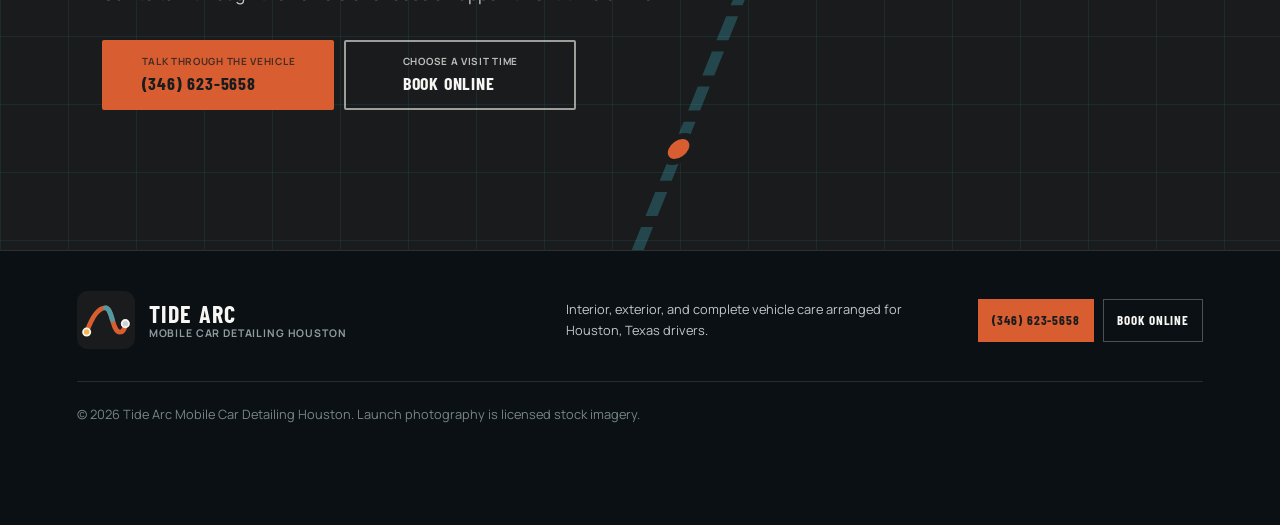
==== commit c8d24c05: "fix: sync GMB identity and pricing" ====
--- a/index.html
+++ b/index.html
@@ -3,7 +3,7 @@
 <head>
   <meta charset="utf-8">
   <meta name="viewport" content="width=device-width, initial-scale=1">
-  <title>Tide Arc Mobile Car Detailing Houston, TX</title>
+  <title>Tide Arc Mobile Car Detailing Houston | Call or Book Online</title>
   <meta name="description" content="Mobile car detailing in Houston, Texas for interior, exterior, and complete vehicle care. Call Tide Arc or book an appointment online.">
   <meta name="theme-color" content="#191b1d">
   <meta property="og:title" content="Tide Arc Mobile Car Detailing Houston">
@@ -19,88 +19,97 @@
   <link rel="preload" href="/assets/hero-route.jpg" as="image">
   <link rel="stylesheet" href="/styles.css">
   <script type="application/ld+json">
-  {
-    "@context": "https://schema.org",
-    "@type": "LocalBusiness",
-    "name": "Tide Arc Mobile Car Detailing Houston",
-    "url": "https://tidearc.shop/",
-    "description": "Mobile car detailing in Houston, Texas with interior, exterior, and complete vehicle care appointments.",
-    "areaServed": {
-      "@type": "City",
-      "name": "Houston",
-      "containedInPlace": {
-        "@type": "State",
-        "name": "Texas"
-      }
-    },
-    "hasOfferCatalog": {
-      "@type": "OfferCatalog",
-      "name": "Car detailing services",
-      "itemListElement": [
-        {
-          "@type": "Offer",
-          "itemOffered": {
-            "@type": "Service",
-            "name": "Interior car detailing"
+      {
+        "@context": "https://schema.org",
+        "@type": "LocalBusiness",
+        "name": "Tide Arc Mobile Car Detailing Houston",
+        "url": "https://tidearc.shop/",
+        "telephone": "+1 346-623-5658",
+        "address": {
+          "@type": "PostalAddress",
+          "streetAddress": "1421 FM359",
+          "addressLocality": "Richmond",
+          "addressRegion": "TX",
+          "postalCode": "77406",
+          "addressCountry": "US"
+        },
+        "description": "Mobile car detailing in Houston, Texas with interior, exterior, and complete vehicle care appointments.",
+        "areaServed": {
+          "@type": "City",
+          "name": "Houston",
+          "containedInPlace": {
+            "@type": "State",
+            "name": "Texas"
           }
         },
-        {
-          "@type": "Offer",
-          "itemOffered": {
-            "@type": "Service",
-            "name": "Exterior car detailing"
+        "hasOfferCatalog": {
+          "@type": "OfferCatalog",
+          "name": "Car detailing services",
+          "itemListElement": [
+            {
+              "@type": "Offer",
+              "itemOffered": {
+                "@type": "Service",
+                "name": "Interior car detailing"
+              }
+            },
+            {
+              "@type": "Offer",
+              "itemOffered": {
+                "@type": "Service",
+                "name": "Exterior car detailing"
+              }
+            },
+            {
+              "@type": "Offer",
+              "itemOffered": {
+                "@type": "Service",
+                "name": "Complete car detailing"
+              }
+            }
+          ]
+        },
+        "priceRange": "$200-$250",
+        "makesOffer": [
+          {
+            "@type": "Offer",
+            "name": "Basic Detail",
+            "price": "200",
+            "priceCurrency": "USD",
+            "availability": "https://schema.org/InStock",
+            "itemOffered": {
+              "@type": "Service",
+              "name": "Basic Detail",
+              "description": "Interior essentials: complete interior wipe down, triple-stage vacuuming, and mat cleaning and refresh."
+            }
+          },
+          {
+            "@type": "Offer",
+            "name": "Premium Detail",
+            "price": "250",
+            "priceCurrency": "USD",
+            "availability": "https://schema.org/InStock",
+            "itemOffered": {
+              "@type": "Service",
+              "name": "Premium Detail",
+              "description": "The full interior restoration, including complete interior shampoo, deep steam cleaning, fabric and carpet extraction, and leather conditioning."
+            }
+          },
+          {
+            "@type": "Offer",
+            "name": "Exterior Wash",
+            "price": "50",
+            "priceCurrency": "USD",
+            "availability": "https://schema.org/InStock",
+            "itemOffered": {
+              "@type": "Service",
+              "name": "Exterior Wash",
+              "description": "Add-on exterior wash: hand wash, rim detailing, tire deep clean and shine, door jamb cleaning, and spot-free hand dry."
+            }
           }
-        },
-        {
-          "@type": "Offer",
-          "itemOffered": {
-            "@type": "Service",
-            "name": "Complete car detailing"
-          }
-        }
-      ]
-    },
-    "priceRange": "$200-$250",
-    "makesOffer": [
-      {
-        "@type": "Offer",
-        "name": "Basic Detail",
-        "price": "200",
-        "priceCurrency": "USD",
-        "availability": "https://schema.org/InStock",
-        "itemOffered": {
-          "@type": "Service",
-          "name": "Basic Detail",
-          "description": "Interior essentials: complete interior wipe down, triple-stage vacuuming, and mat cleaning and refresh."
-        }
-      },
-      {
-        "@type": "Offer",
-        "name": "Premium Detail",
-        "price": "250",
-        "priceCurrency": "USD",
-        "availability": "https://schema.org/InStock",
-        "itemOffered": {
-          "@type": "Service",
-          "name": "Premium Detail",
-          "description": "The full interior restoration, including complete interior shampoo, deep steam cleaning, fabric and carpet extraction, and leather conditioning."
-        }
-      },
-      {
-        "@type": "Offer",
-        "name": "Exterior Wash",
-        "price": "50",
-        "priceCurrency": "USD",
-        "availability": "https://schema.org/InStock",
-        "itemOffered": {
-          "@type": "Service",
-          "name": "Exterior Wash",
-          "description": "Add-on exterior wash: hand wash, rim detailing, tire deep clean and shine, door jamb cleaning, and spot-free hand dry."
-        }
+        ]
       }
-    ]
-  }
-  </script>
+    </script>
 </head>
 <body>
   <a class="skip-link" href="#main">Skip to content</a>
@@ -125,7 +134,7 @@
       <a href="#priorities">Priorities</a>
       <a href="#questions">Questions</a>
       <div class="nav-actions">
-        <a class="button button-call button-small" href="#contact" aria-disabled="true">Phone pending</a>
+        <a class="button button-call button-small" href="tel:+13466235658">(346) 623-5658</a>
         <a class="button button-book button-small" href="https://cal.com/sumitdatta/auto-detail-service">Book online</a>
       </div>
     </nav>
@@ -138,9 +147,9 @@
         <h1>Cool the noise. <em>Bring the finish forward.</em></h1>
         <p class="hero-lede">Houston roads leave a trace. Arrange focused interior, exterior, or complete car detailing around the vehicle you drive every day.</p>
         <div class="action-pair hero-actions">
-          <a class="button button-call button-large" href="#contact" aria-disabled="true">
+          <a class="button button-call button-large" href="tel:+13466235658">
             <span>Talk through the vehicle</span>
-            <strong>Phone pending</strong>
+            <strong>(346) 623-5658</strong>
           </a>
           <a class="button button-book button-large" href="https://cal.com/sumitdatta/auto-detail-service">
             <span>Choose a visit time</span>
@@ -310,7 +319,7 @@
         <p>Call for a direct conversation or choose an appointment time online.</p>
       </div>
       <div class="action-pair">
-        <a class="button button-call" href="#contact" aria-disabled="true">Phone pending</a>
+        <a class="button button-call" href="tel:+13466235658">(346) 623-5658</a>
         <a class="button button-book button-book-light" href="https://cal.com/sumitdatta/auto-detail-service">Book online</a>
       </div>
     </section>
@@ -403,14 +412,14 @@
         <h2 id="questions-title">Questions drivers usually ask.</h2>
         <p>Need to discuss the vehicle instead? Call or book online and share the details directly.</p>
         <div class="action-pair questions-actions">
-          <a class="button button-call" href="#contact" aria-disabled="true">Phone pending</a>
+          <a class="button button-call" href="tel:+13466235658">(346) 623-5658</a>
           <a class="button button-book button-book-dark" href="https://cal.com/sumitdatta/auto-detail-service">Book online</a>
         </div>
       </div>
       <div class="faq-list">
         <details>
           <summary>How do I get started?</summary>
-          <p>Phone pending or book online. Share the vehicle type, its condition, the areas that need attention, and where it will be in Houston.</p>
+          <p>Call (346) 623-5658 or book online. Share the vehicle type, its condition, the areas that need attention, and where it will be in Houston.</p>
         </details>
         <details>
           <summary>Is this a mobile service?</summary>
@@ -439,9 +448,9 @@
       <h2>Ready to clear the finish?</h2>
       <p>Call to talk through the vehicle or choose an appointment time online.</p>
       <div class="action-pair final-actions">
-        <a class="button button-call button-large" href="#contact" aria-disabled="true">
+        <a class="button button-call button-large" href="tel:+13466235658">
           <span>Talk through the vehicle</span>
-          <strong>Phone pending</strong>
+          <strong>(346) 623-5658</strong>
         </a>
         <a class="button button-book button-book-light button-large" href="https://cal.com/sumitdatta/auto-detail-service">
           <span>Choose a visit time</span>
@@ -458,14 +467,14 @@
     </div>
     <p>Interior, exterior, and complete vehicle care arranged for Houston, Texas drivers.</p>
     <div class="footer-actions">
-      <a href="#contact" aria-disabled="true">Phone pending</a>
+      <a href="tel:+13466235658">(346) 623-5658</a>
       <a href="https://cal.com/sumitdatta/auto-detail-service">Book online</a>
     </div>
     <p class="footer-fine">© <span data-year>2026</span> Tide Arc Mobile Car Detailing Houston. Launch photography is licensed stock imagery.</p>
   </footer>
 
   <div class="mobile-action-bar" aria-label="Contact options">
-    <a href="#contact" aria-disabled="true"><span>Call</span><strong>Phone pending</strong></a>
+    <a href="tel:+13466235658"><span>Call</span><strong>(346) 623-5658</strong></a>
     <a href="https://cal.com/sumitdatta/auto-detail-service"><span>Schedule</span><strong>Book online</strong></a>
   </div>
 
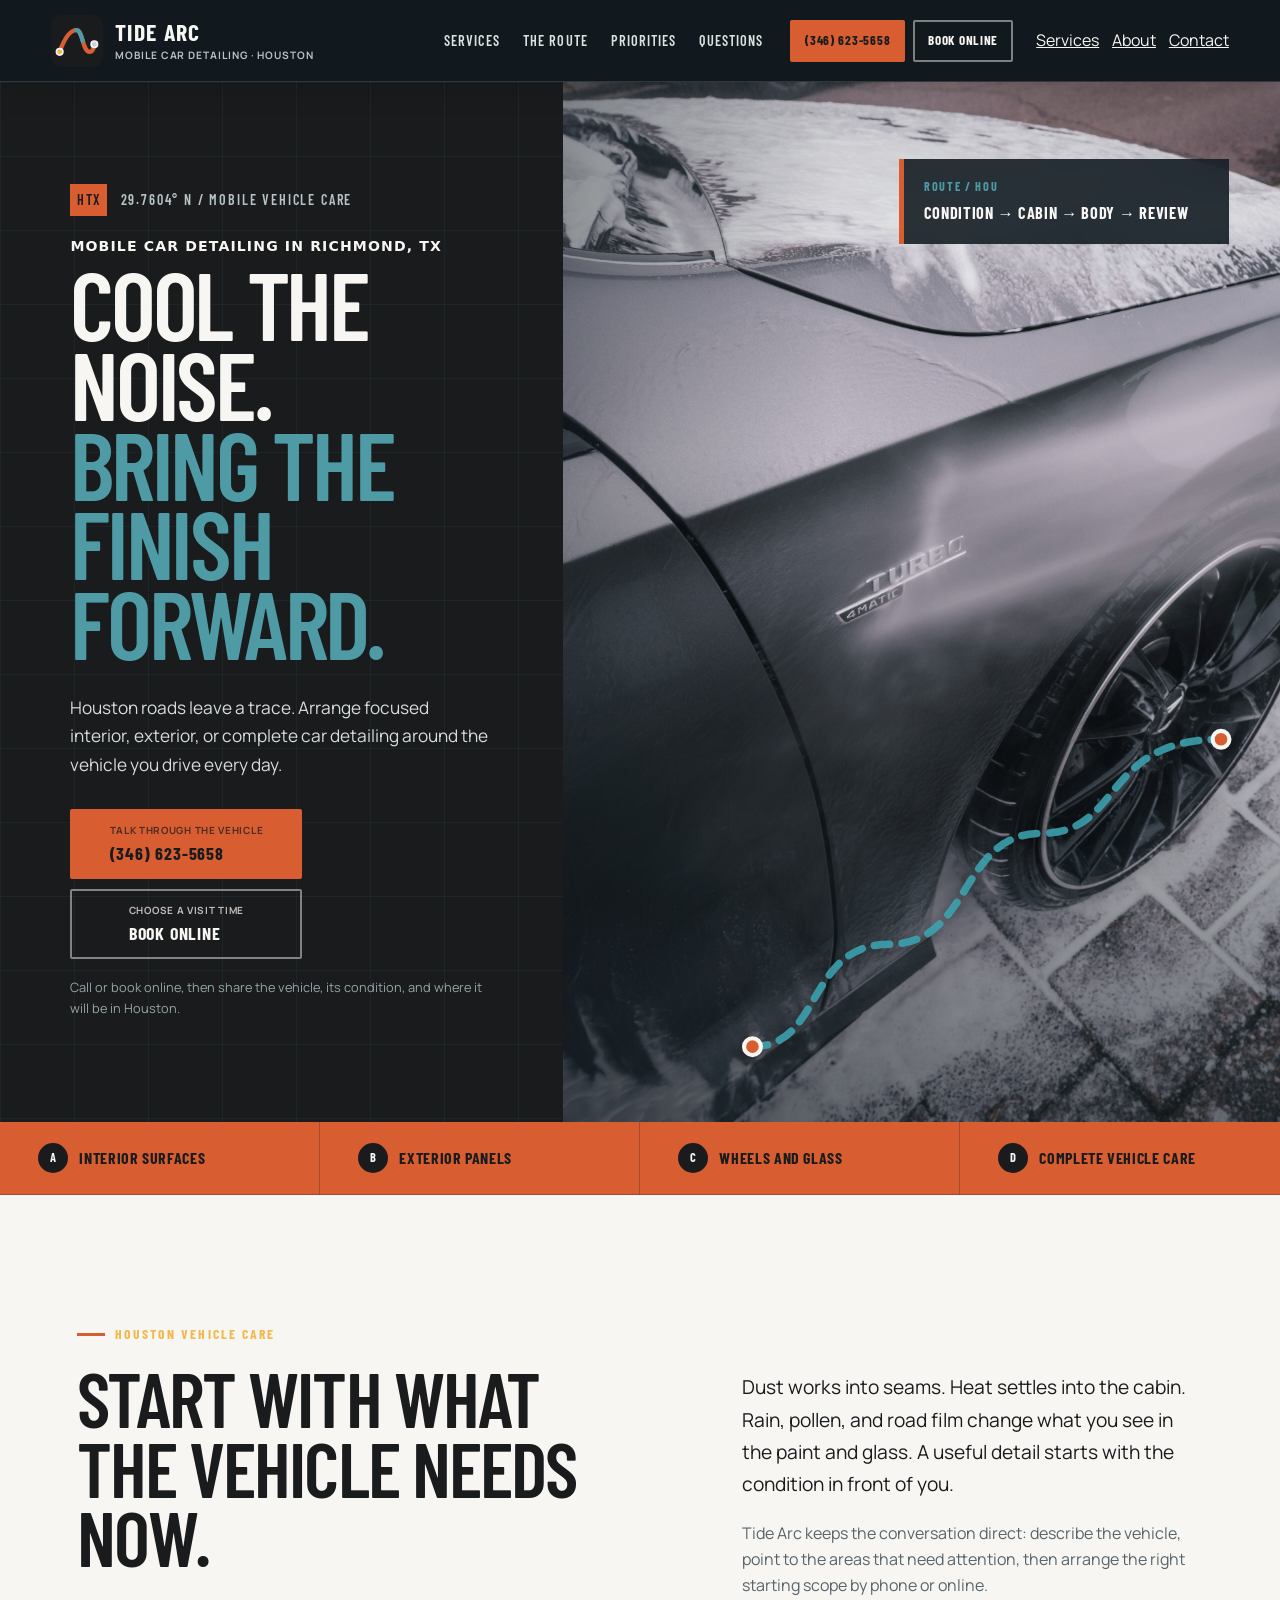
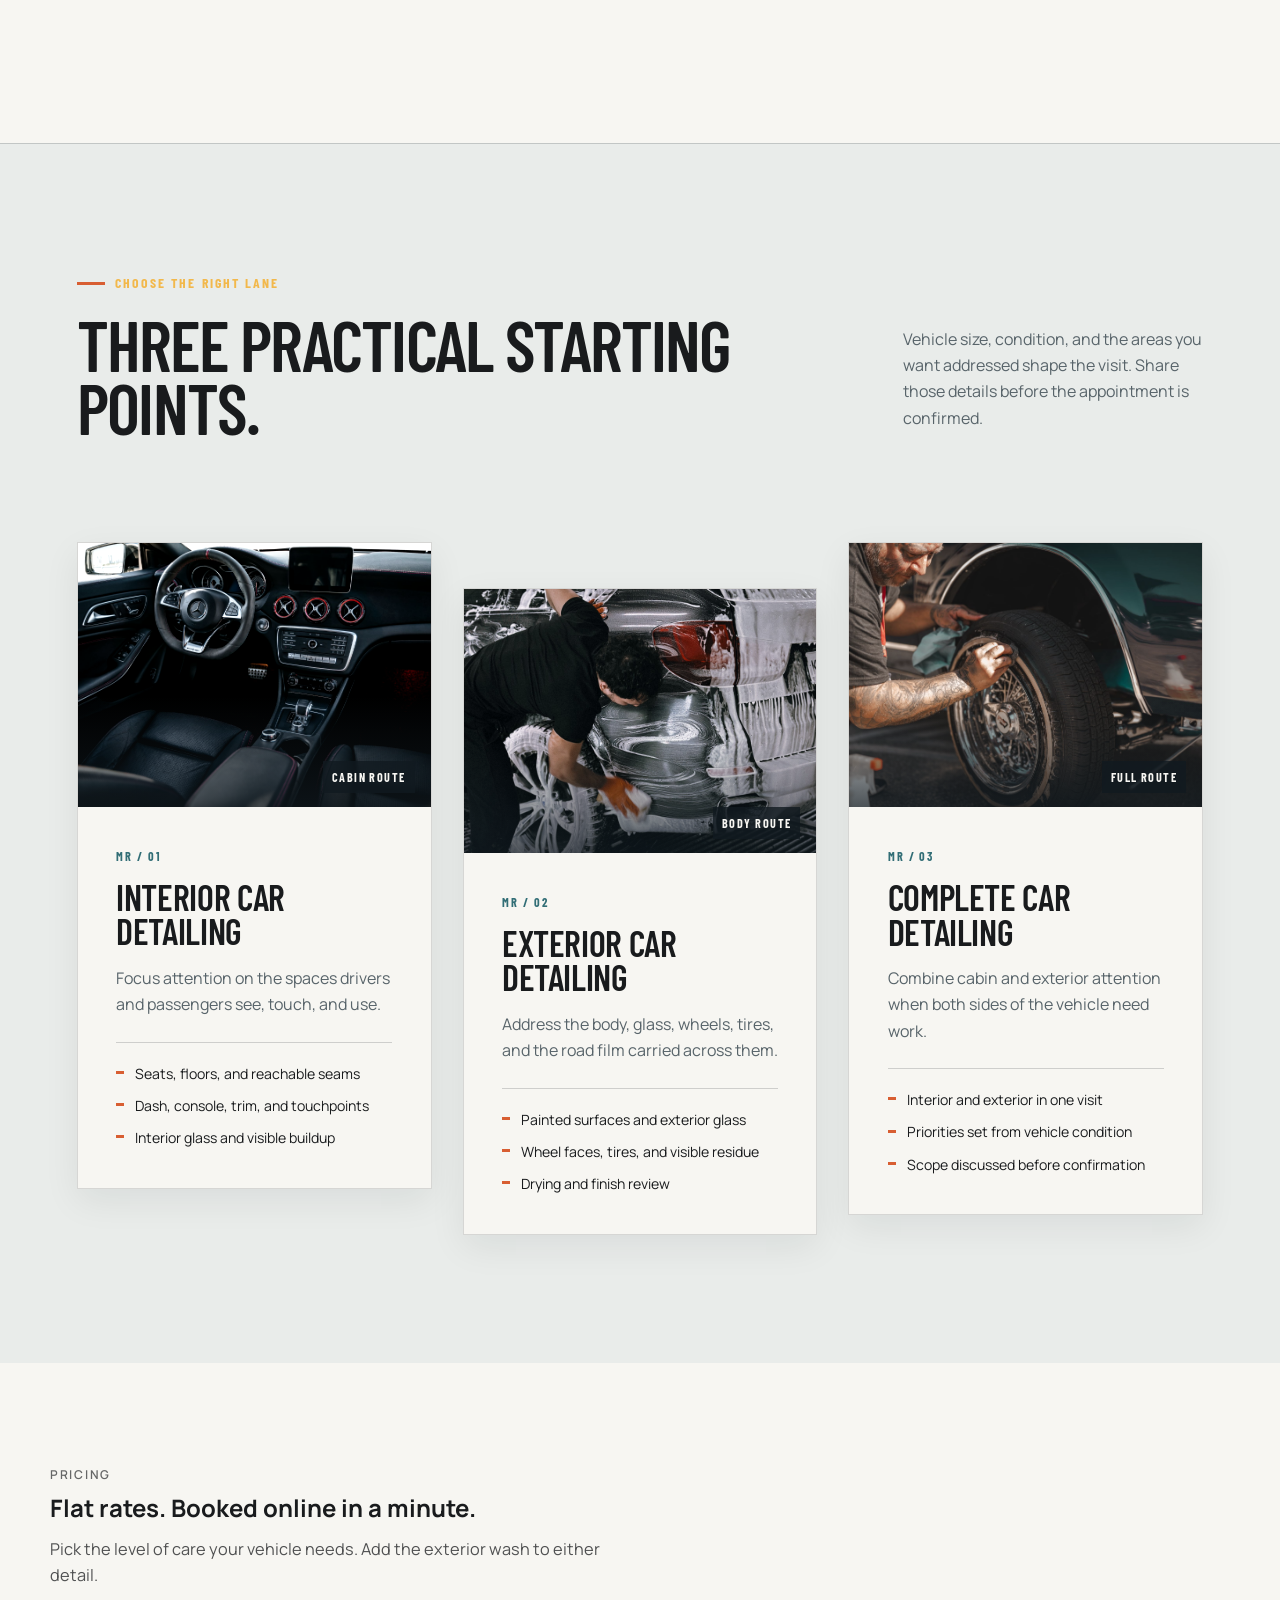
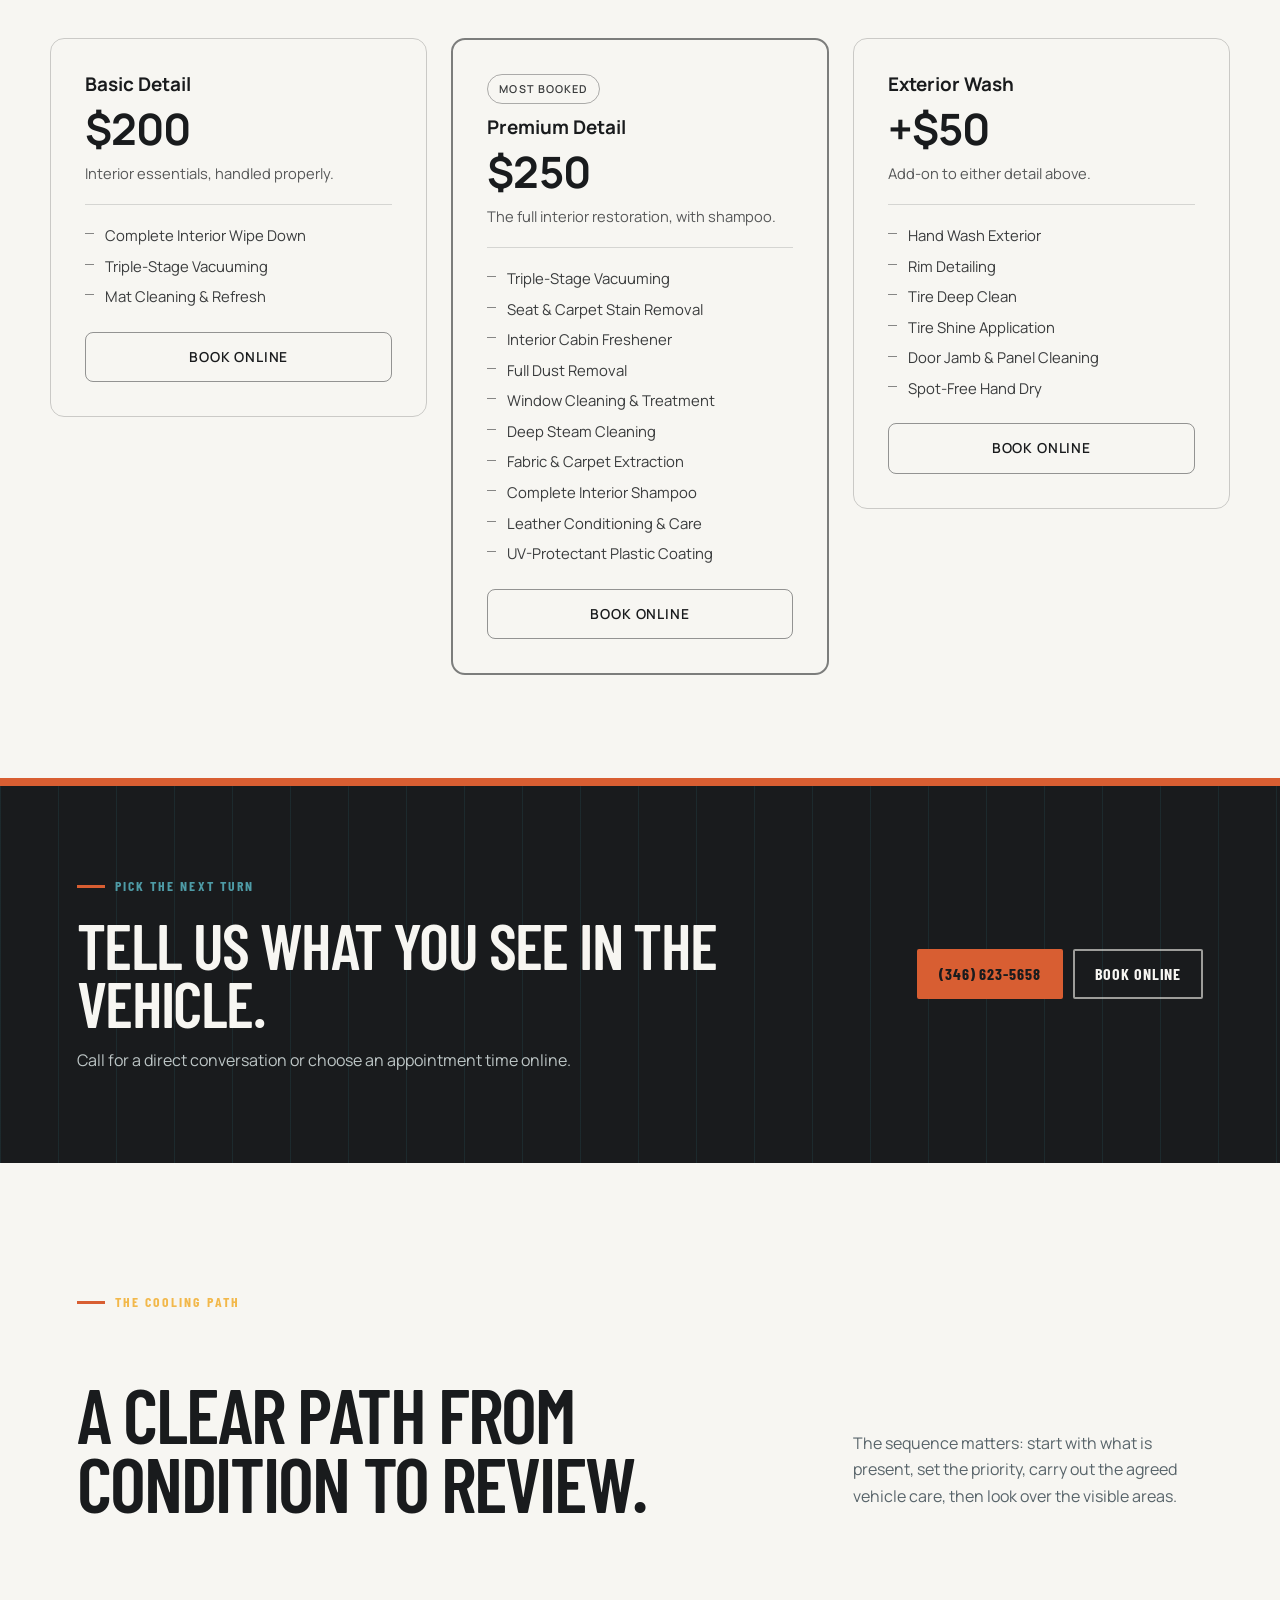
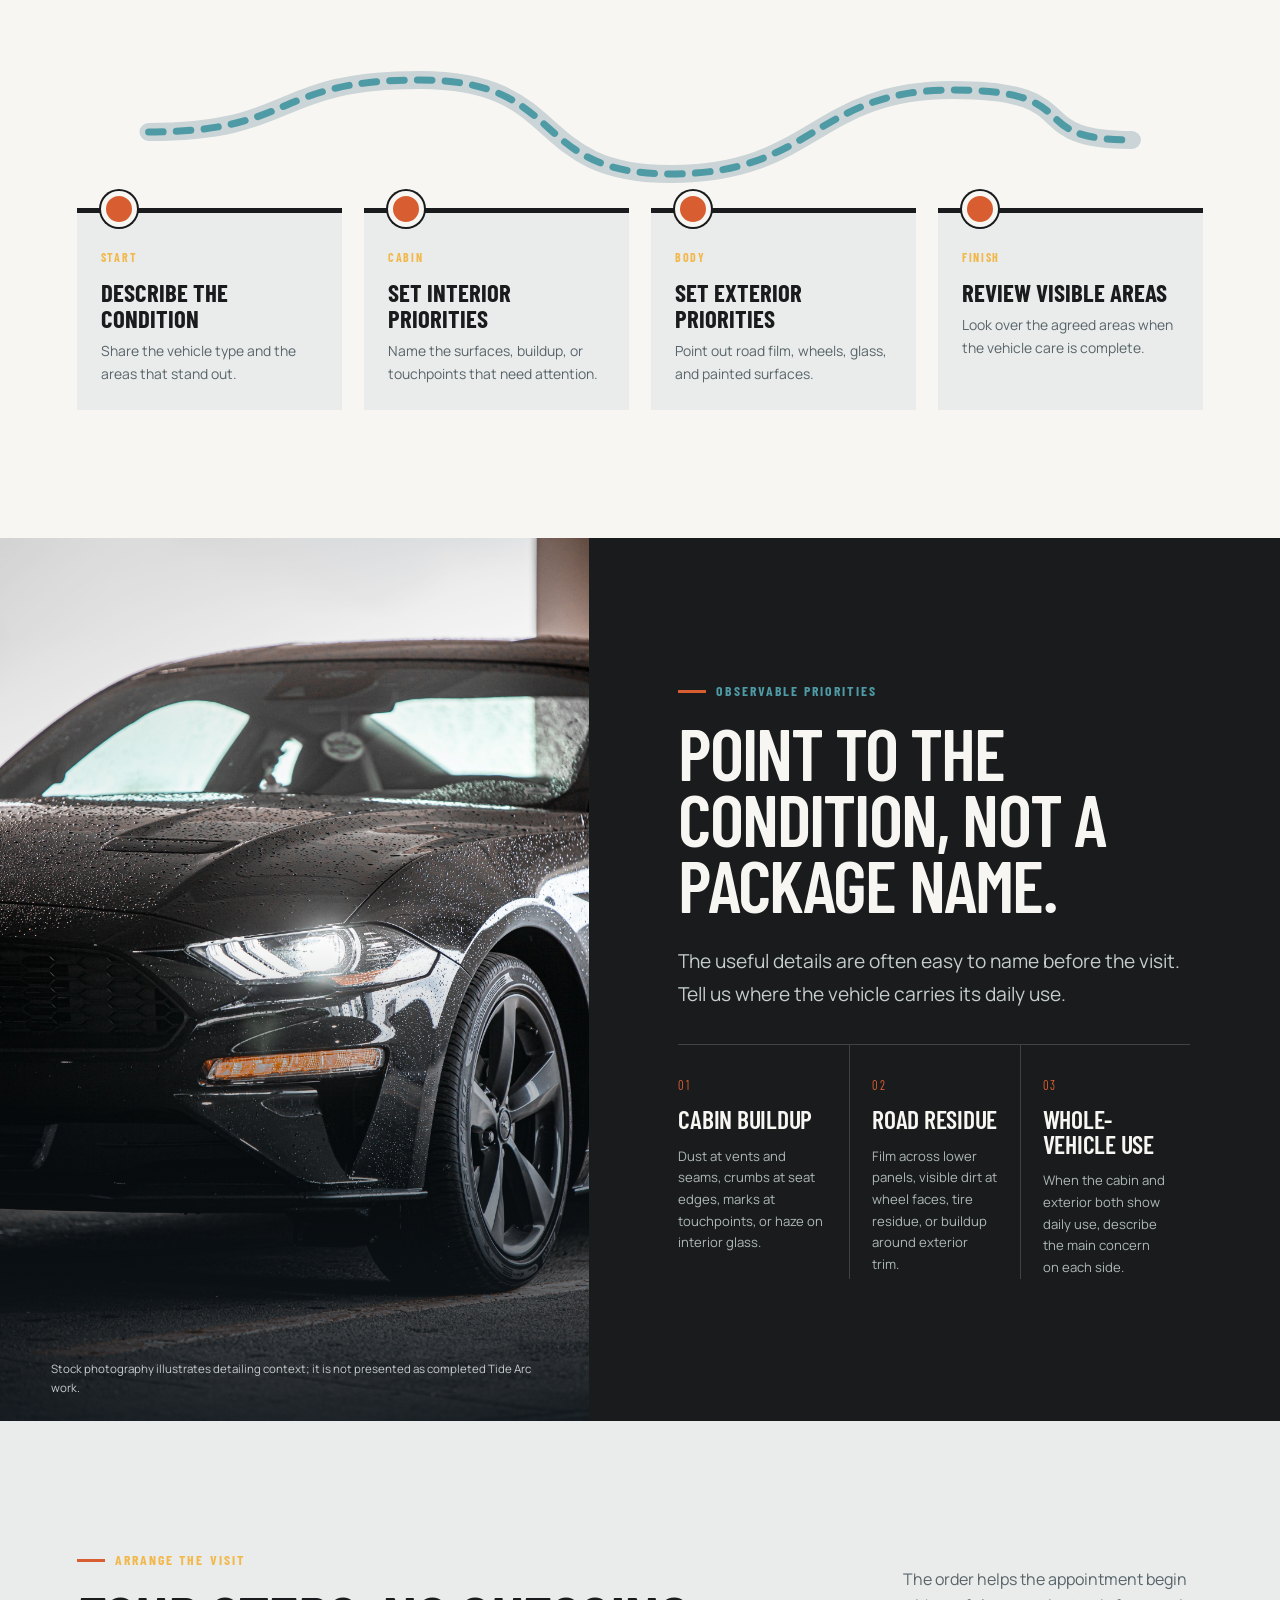
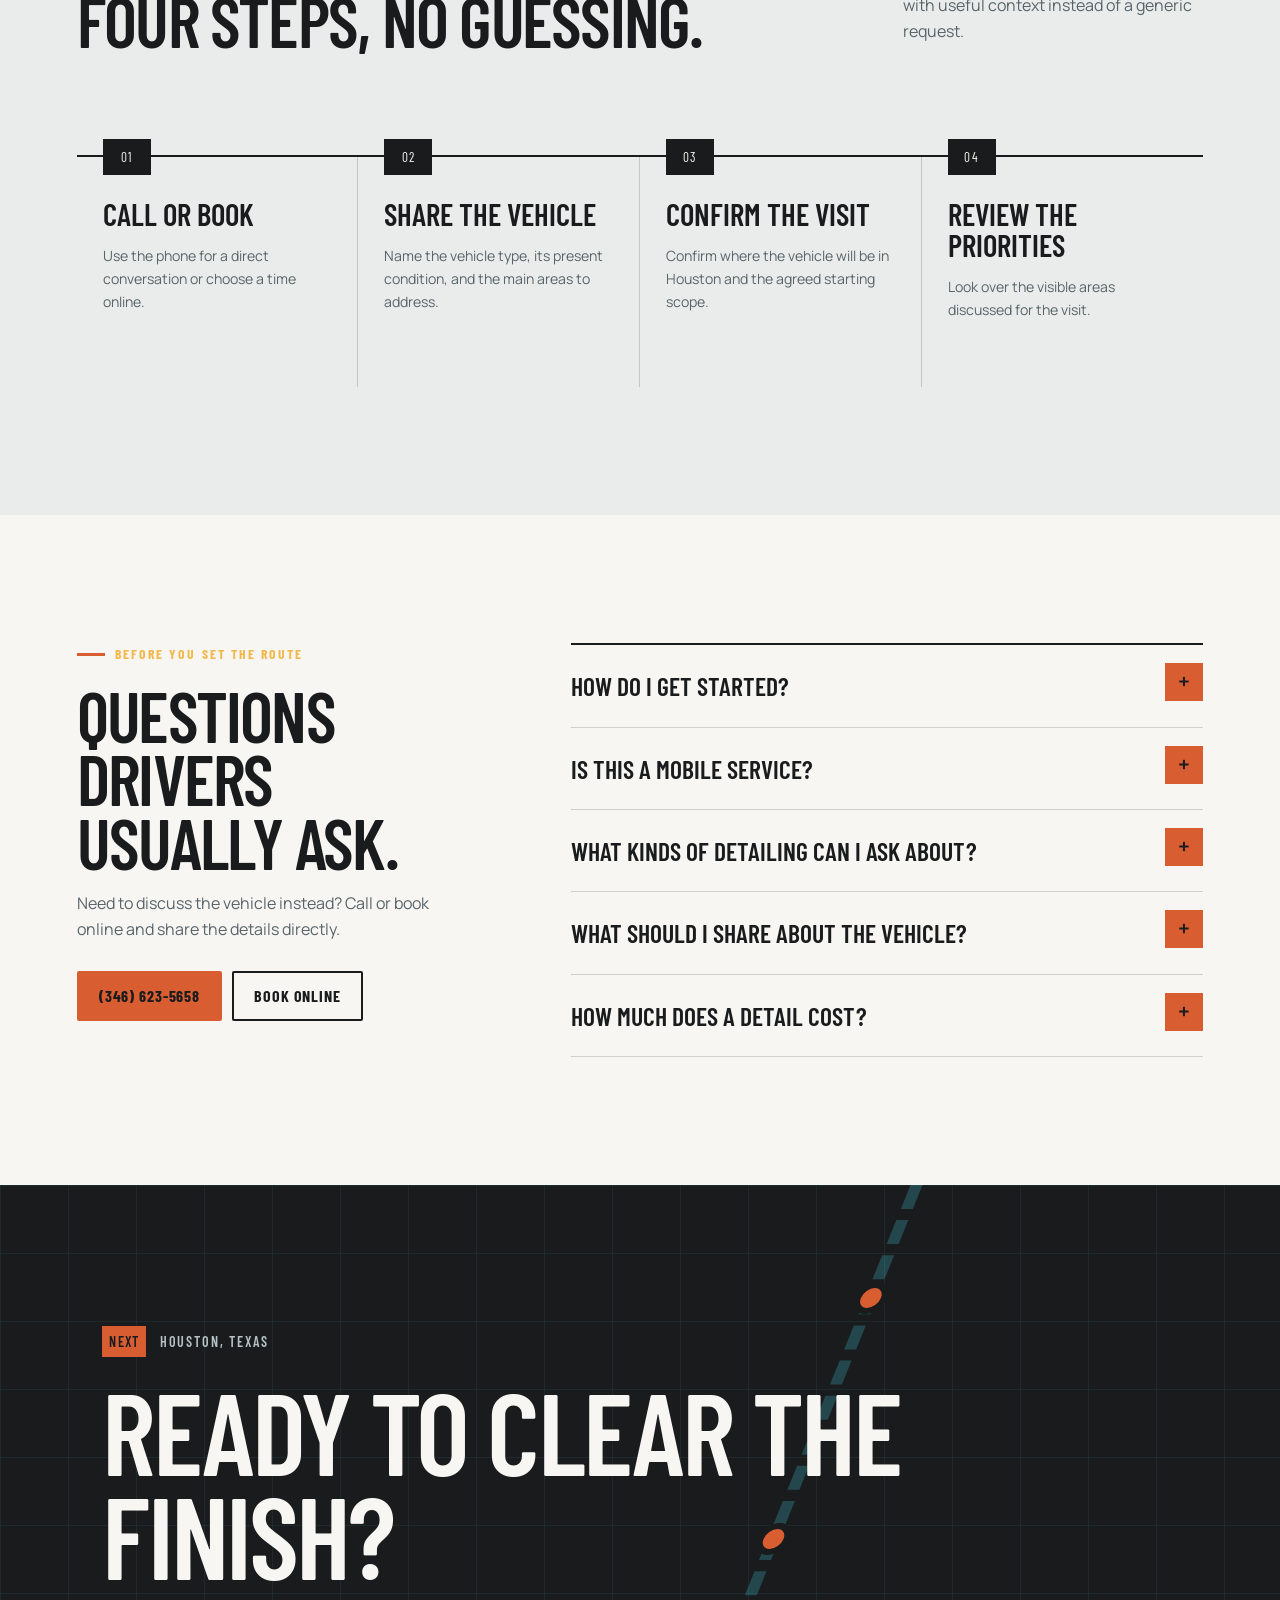
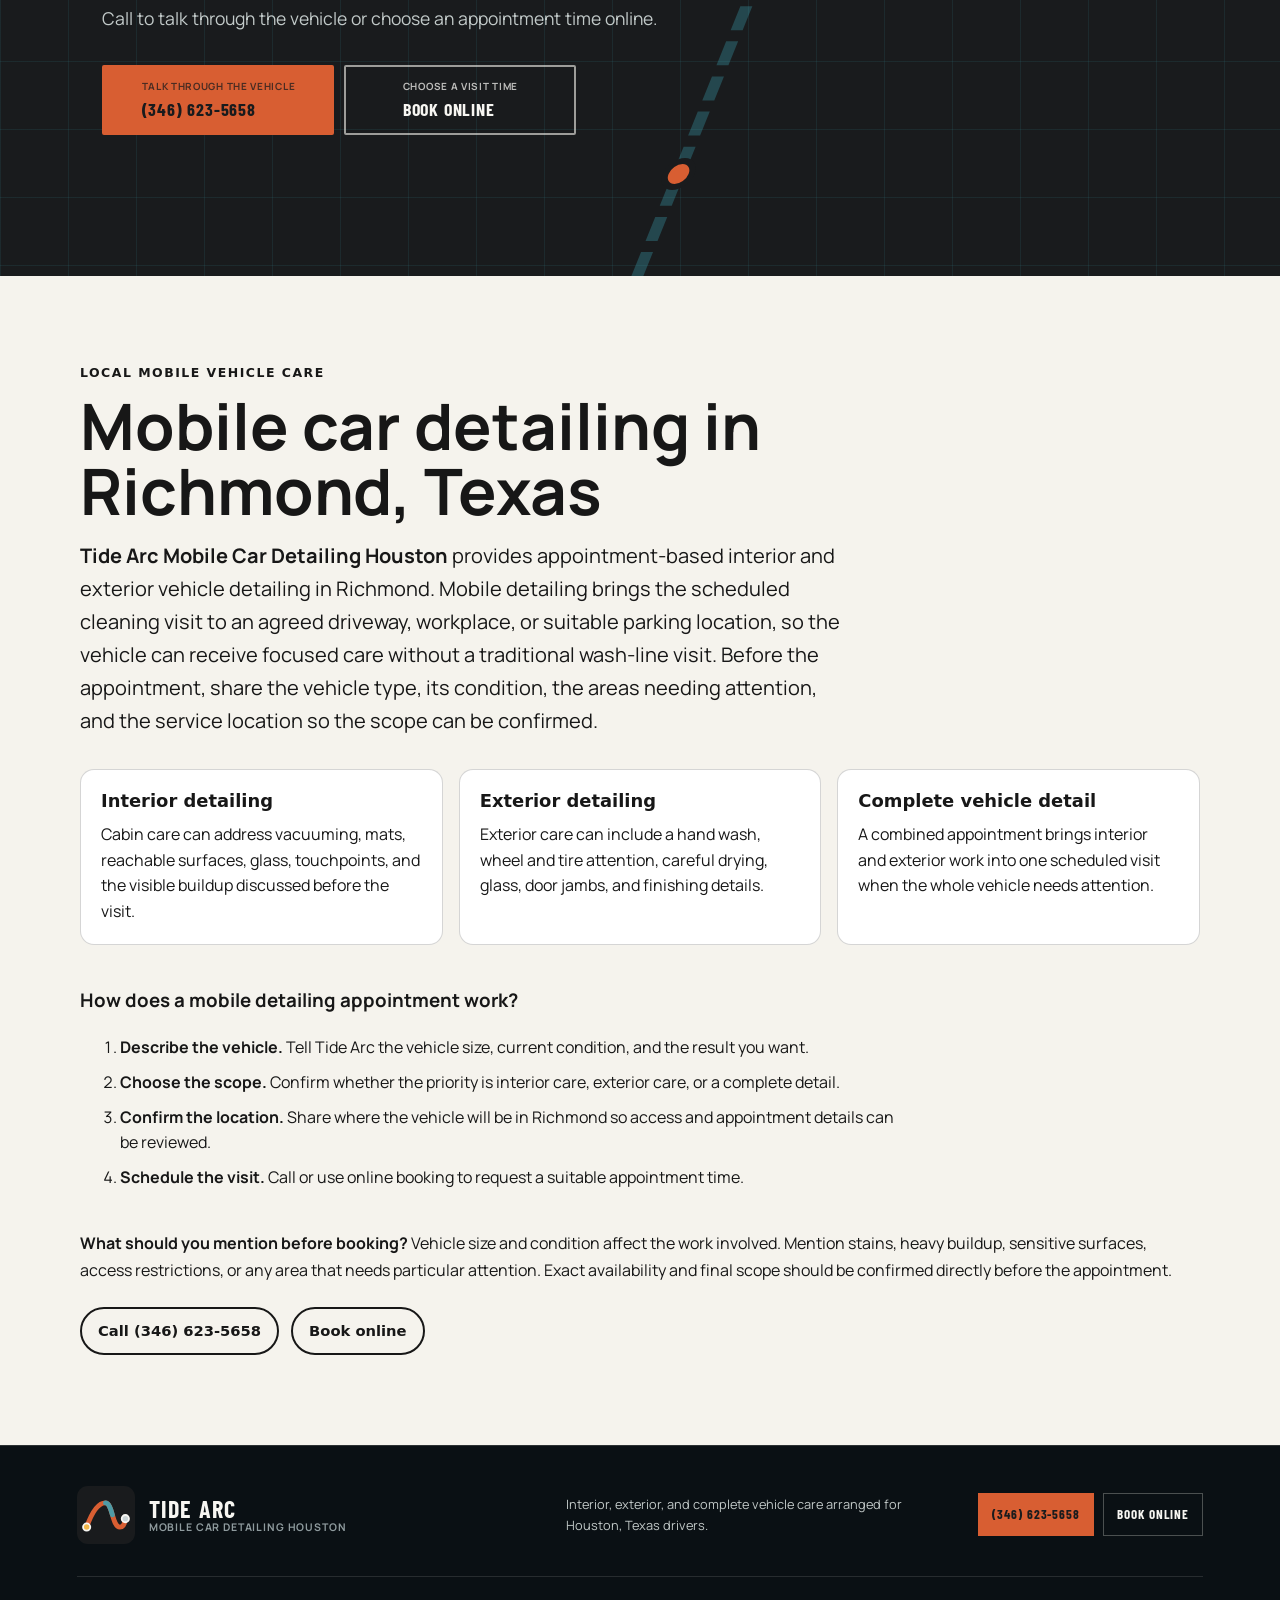
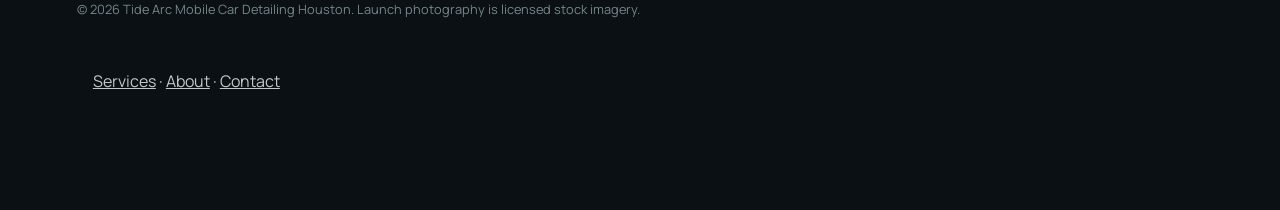
==== commit 10d1606e: "Sync live site and add Cloudflare Workers deploy config Co-Authored-By: Claude Opus 5.5 <noreply@ant" ====
--- a/index.html
+++ b/index.html
@@ -3,14 +3,8 @@
 <head>
   <meta charset="utf-8">
   <meta name="viewport" content="width=device-width, initial-scale=1">
-  <title>Tide Arc Mobile Car Detailing Houston | Call or Book Online</title>
-  <meta name="description" content="Mobile car detailing in Houston, Texas for interior, exterior, and complete vehicle care. Call Tide Arc or book an appointment online.">
+  <title>Mobile Car Detailing in Richmond, TX | Tide Arc</title>
   <meta name="theme-color" content="#191b1d">
-  <meta property="og:title" content="Tide Arc Mobile Car Detailing Houston">
-  <meta property="og:description" content="Call or book mobile car detailing for interior, exterior, and complete vehicle care in Houston, Texas.">
-  <meta property="og:type" content="website">
-  <meta property="og:url" content="https://tidearc.shop/">
-  <meta property="og:image" content="https://tidearc.shop/assets/hero-route.jpg">
   <link rel="canonical" href="https://tidearc.shop/">
   <link rel="icon" href="/assets/favicon.svg" type="image/svg+xml">
   <link rel="preconnect" href="https://fonts.googleapis.com">
@@ -19,98 +13,179 @@
   <link rel="preload" href="/assets/hero-route.jpg" as="image">
   <link rel="stylesheet" href="/styles.css">
   <script type="application/ld+json">
+{
+  "@context": "https://schema.org",
+  "@type": "AutomotiveBusiness",
+  "name": "Tide Arc Mobile Car Detailing Houston",
+  "url": "https://tidearc.shop/",
+  "telephone": "+1 346-623-5658",
+  "address": {
+    "@type": "PostalAddress",
+    "streetAddress": "1421 FM359",
+    "addressLocality": "Richmond",
+    "addressRegion": "TX",
+    "postalCode": "77406",
+    "addressCountry": "US"
+  },
+  "description": "Mobile car detailing in Houston, Texas with interior, exterior, and complete vehicle care appointments.",
+  "areaServed": {
+    "@type": "City",
+    "name": "Richmond",
+    "containedInPlace": {
+      "@type": "State",
+      "name": "Texas"
+    }
+  },
+  "hasOfferCatalog": {
+    "@type": "OfferCatalog",
+    "name": "Car detailing services",
+    "itemListElement": [
       {
-        "@context": "https://schema.org",
-        "@type": "LocalBusiness",
-        "name": "Tide Arc Mobile Car Detailing Houston",
-        "url": "https://tidearc.shop/",
-        "telephone": "+1 346-623-5658",
-        "address": {
-          "@type": "PostalAddress",
-          "streetAddress": "1421 FM359",
-          "addressLocality": "Richmond",
-          "addressRegion": "TX",
-          "postalCode": "77406",
-          "addressCountry": "US"
-        },
-        "description": "Mobile car detailing in Houston, Texas with interior, exterior, and complete vehicle care appointments.",
-        "areaServed": {
-          "@type": "City",
-          "name": "Houston",
-          "containedInPlace": {
-            "@type": "State",
-            "name": "Texas"
-          }
-        },
-        "hasOfferCatalog": {
-          "@type": "OfferCatalog",
-          "name": "Car detailing services",
-          "itemListElement": [
-            {
-              "@type": "Offer",
-              "itemOffered": {
-                "@type": "Service",
-                "name": "Interior car detailing"
-              }
-            },
-            {
-              "@type": "Offer",
-              "itemOffered": {
-                "@type": "Service",
-                "name": "Exterior car detailing"
-              }
-            },
-            {
-              "@type": "Offer",
-              "itemOffered": {
-                "@type": "Service",
-                "name": "Complete car detailing"
-              }
-            }
-          ]
-        },
-        "priceRange": "$200-$250",
-        "makesOffer": [
-          {
-            "@type": "Offer",
-            "name": "Basic Detail",
-            "price": "200",
-            "priceCurrency": "USD",
-            "availability": "https://schema.org/InStock",
-            "itemOffered": {
-              "@type": "Service",
-              "name": "Basic Detail",
-              "description": "Interior essentials: complete interior wipe down, triple-stage vacuuming, and mat cleaning and refresh."
-            }
-          },
-          {
-            "@type": "Offer",
-            "name": "Premium Detail",
-            "price": "250",
-            "priceCurrency": "USD",
-            "availability": "https://schema.org/InStock",
-            "itemOffered": {
-              "@type": "Service",
-              "name": "Premium Detail",
-              "description": "The full interior restoration, including complete interior shampoo, deep steam cleaning, fabric and carpet extraction, and leather conditioning."
-            }
-          },
-          {
-            "@type": "Offer",
-            "name": "Exterior Wash",
-            "price": "50",
-            "priceCurrency": "USD",
-            "availability": "https://schema.org/InStock",
-            "itemOffered": {
-              "@type": "Service",
-              "name": "Exterior Wash",
-              "description": "Add-on exterior wash: hand wash, rim detailing, tire deep clean and shine, door jamb cleaning, and spot-free hand dry."
-            }
-          }
-        ]
+        "@type": "Offer",
+        "itemOffered": {
+          "@type": "Service",
+          "name": "Interior car detailing"
+        }
+      },
+      {
+        "@type": "Offer",
+        "itemOffered": {
+          "@type": "Service",
+          "name": "Exterior car detailing"
+        }
+      },
+      {
+        "@type": "Offer",
+        "itemOffered": {
+          "@type": "Service",
+          "name": "Complete car detailing"
+        }
       }
+    ]
+  },
+  "priceRange": "$200-$250",
+  "makesOffer": [
+    {
+      "@type": "Offer",
+      "name": "Basic Detail",
+      "price": "200",
+      "priceCurrency": "USD",
+      "availability": "https://schema.org/InStock",
+      "itemOffered": {
+        "@type": "Service",
+        "name": "Basic Detail",
+        "description": "Interior essentials: complete interior wipe down, triple-stage vacuuming, and mat cleaning and refresh."
+      }
+    },
+    {
+      "@type": "Offer",
+      "name": "Premium Detail",
+      "price": "250",
+      "priceCurrency": "USD",
+      "availability": "https://schema.org/InStock",
+      "itemOffered": {
+        "@type": "Service",
+        "name": "Premium Detail",
+        "description": "The full interior restoration, including complete interior shampoo, deep steam cleaning, fabric and carpet extraction, and leather conditioning."
+      }
+    },
+    {
+      "@type": "Offer",
+      "name": "Exterior Wash",
+      "price": "50",
+      "priceCurrency": "USD",
+      "availability": "https://schema.org/InStock",
+      "itemOffered": {
+        "@type": "Service",
+        "name": "Exterior Wash",
+        "description": "Add-on exterior wash: hand wash, rim detailing, tire deep clean and shine, door jamb cleaning, and spot-free hand dry."
+      }
+    }
+  ],
+  "@id": "https://tidearc.shop/#business",
+  "geo": {
+    "@type": "GeoCoordinates",
+    "latitude": 29.626648549045,
+    "longitude": -95.753265552415
+  },
+  "image": "https://tidearc.shop/assets/hero-route.jpg",
+  "contactPoint": {
+    "@type": "ContactPoint",
+    "telephone": "+1 346-623-5658",
+    "contactType": "customer service",
+    "areaServed": "US-TX",
+    "availableLanguage": "English"
+  }
+}
     </script>
-</head>
+<!-- SEO-GEO:START -->
+  <meta name="description" content="Mobile car detailing in Richmond, TX from Tide Arc, with interior cleaning, exterior hand washing, and complete details. Call or book online.">
+  <meta name="robots" content="index, follow, max-image-preview:large, max-snippet:-1, max-video-preview:-1">
+  <meta property="og:locale" content="en_US">
+  <meta property="og:type" content="website">
+  <meta property="og:site_name" content="Tide Arc">
+  <meta property="og:title" content="Mobile Car Detailing in Richmond, TX | Tide Arc">
+  <meta property="og:description" content="Mobile car detailing in Richmond, TX from Tide Arc, with interior cleaning, exterior hand washing, and complete details. Call or book online.">
+  <meta property="og:url" content="https://tidearc.shop/">
+  <meta property="og:image" content="https://tidearc.shop/assets/hero-route.jpg">
+  <meta name="twitter:image" content="https://tidearc.shop/assets/hero-route.jpg">
+  <meta name="twitter:card" content="summary_large_image">
+  <meta name="twitter:title" content="Mobile Car Detailing in Richmond, TX | Tide Arc">
+  <meta name="twitter:description" content="Mobile car detailing in Richmond, TX from Tide Arc, with interior cleaning, exterior hand washing, and complete details. Call or book online.">
+  <style id="seo-geo-styles">
+    .seo-local-intent { display:block; margin:0 0 .55rem; font:700 clamp(.78rem,1.1vw,.95rem)/1.2 system-ui,sans-serif; letter-spacing:.08em; text-transform:uppercase; }
+    .seo-geo-section { background:#f5f3ed; color:#171717; padding:clamp(3.5rem,7vw,6.5rem) clamp(1.25rem,5vw,5rem); }
+    .seo-geo-inner { width:min(1120px,100%); margin:0 auto; }
+    .seo-geo-kicker { margin:0 0 .75rem; font:700 .78rem/1.2 system-ui,sans-serif; letter-spacing:.12em; text-transform:uppercase; }
+    .seo-geo-section h2 { max-width:22ch; margin:0 0 1rem; color:inherit; font-size:clamp(2rem,5vw,4rem); line-height:1.02; }
+    .seo-geo-answer { max-width:760px; margin:0 0 2rem; font-size:clamp(1.05rem,2vw,1.25rem); line-height:1.65; }
+    .seo-geo-grid { display:grid; grid-template-columns:repeat(3,minmax(0,1fr)); gap:1rem; margin:2rem 0; }
+    .seo-geo-card { border:1px solid rgba(23,23,23,.18); border-radius:14px; padding:1.25rem; background:#fff; }
+    .seo-geo-card h3 { margin:0 0 .6rem; color:inherit; font:700 1.12rem/1.25 system-ui,sans-serif; }
+    .seo-geo-card p { margin:0; line-height:1.6; }
+    .seo-geo-steps { max-width:820px; margin:2.5rem 0; }
+    .seo-geo-steps li { margin:.65rem 0; line-height:1.55; }
+    .seo-geo-actions { display:flex; flex-wrap:wrap; gap:.75rem; margin-top:1.5rem; }
+    .seo-geo-action { display:inline-flex; align-items:center; min-height:48px; padding:.75rem 1rem; border:2px solid currentColor; border-radius:999px; color:inherit; font:700 .92rem/1 system-ui,sans-serif; text-decoration:none; }
+    @media (max-width:760px) { .seo-geo-grid { grid-template-columns:1fr; } }
+  </style>
+<!-- SEO-GEO:END -->
+  <script id="seo-geo-entity-schema" type="application/ld+json">
+{
+  "@context": "https://schema.org",
+  "@graph": [
+    {
+      "@type": "WebSite",
+      "@id": "https://tidearc.shop/#website",
+      "url": "https://tidearc.shop/",
+      "name": "Tide Arc Mobile Car Detailing Houston",
+      "inLanguage": "en-US",
+      "publisher": {
+        "@id": "https://tidearc.shop/#business"
+      }
+    },
+    {
+      "@type": "Service",
+      "@id": "https://tidearc.shop/#mobile-car-detailing",
+      "name": "Mobile Car Detailing in Richmond, Texas",
+      "serviceType": "Mobile car detailing",
+      "provider": {
+        "@id": "https://tidearc.shop/#business"
+      },
+      "areaServed": {
+        "@type": "City",
+        "name": "Richmond",
+        "containedInPlace": {
+          "@type": "State",
+          "name": "Texas"
+        }
+      },
+      "url": "https://tidearc.shop/#services"
+    }
+  ]
+}
+  </script>
+<style id="SEO-NEXT-NAV-CSS">.seo-next-nav{display:flex;gap:.8rem;flex-wrap:wrap}.seo-next-footer-nav{padding:1rem}.seo-next-footer-nav a{color:inherit}</style></head>
 <body>
   <a class="skip-link" href="#main">Skip to content</a>
 
@@ -137,14 +212,14 @@
         <a class="button button-call button-small" href="tel:+13466235658">(346) 623-5658</a>
         <a class="button button-book button-small" href="https://cal.com/sumitdatta/auto-detail-service">Book online</a>
       </div>
-    </nav>
+    <!-- SEO-NEXT-NAV:START --><div class="seo-next-nav" aria-label="Expanded site pages"><a href="/services/">Services</a><a href="/about/">About</a><a href="/contact/">Contact</a></div><!-- SEO-NEXT-NAV:END --></nav>
   </header>
 
   <main id="main">
     <section class="hero" id="top">
       <div class="hero-copy">
         <p class="coordinate"><span>HTX</span> 29.7604° N / Mobile vehicle care</p>
-        <h1>Cool the noise. <em>Bring the finish forward.</em></h1>
+        <h1><span class="seo-local-intent" data-seo-local-intent>Mobile Car Detailing in Richmond, TX</span>Cool the noise. <em>Bring the finish forward.</em></h1>
         <p class="hero-lede">Houston roads leave a trace. Arrange focused interior, exterior, or complete car detailing around the vehicle you drive every day.</p>
         <div class="action-pair hero-actions">
           <a class="button button-call button-large" href="tel:+13466235658">
@@ -458,6 +533,46 @@
         </a>
       </div>
     </section>
+  <!-- SEO-GEO-LOCAL:START -->
+    <section class="seo-geo-section" id="local-detailing" aria-labelledby="local-detailing-title">
+      <div class="seo-geo-inner">
+        <p class="seo-geo-kicker">Local mobile vehicle care</p>
+        <h2 id="local-detailing-title">Mobile car detailing in Richmond, Texas</h2>
+        <p class="seo-geo-answer"><strong>Tide Arc Mobile Car Detailing Houston</strong> provides appointment-based interior and exterior vehicle detailing in Richmond. Mobile detailing brings the scheduled cleaning visit to an agreed driveway, workplace, or suitable parking location, so the vehicle can receive focused care without a traditional wash-line visit. Before the appointment, share the vehicle type, its condition, the areas needing attention, and the service location so the scope can be confirmed.</p>
+
+        <div class="seo-geo-grid" aria-label="Available detailing options">
+          <article class="seo-geo-card">
+            <h3>Interior detailing</h3>
+            <p>Cabin care can address vacuuming, mats, reachable surfaces, glass, touchpoints, and the visible buildup discussed before the visit.</p>
+          </article>
+          <article class="seo-geo-card">
+            <h3>Exterior detailing</h3>
+            <p>Exterior care can include a hand wash, wheel and tire attention, careful drying, glass, door jambs, and finishing details.</p>
+          </article>
+          <article class="seo-geo-card">
+            <h3>Complete vehicle detail</h3>
+            <p>A combined appointment brings interior and exterior work into one scheduled visit when the whole vehicle needs attention.</p>
+          </article>
+        </div>
+
+        <div class="seo-geo-steps">
+          <h3>How does a mobile detailing appointment work?</h3>
+          <ol>
+            <li><strong>Describe the vehicle.</strong> Tell Tide Arc the vehicle size, current condition, and the result you want.</li>
+            <li><strong>Choose the scope.</strong> Confirm whether the priority is interior care, exterior care, or a complete detail.</li>
+            <li><strong>Confirm the location.</strong> Share where the vehicle will be in Richmond so access and appointment details can be reviewed.</li>
+            <li><strong>Schedule the visit.</strong> Call or use online booking to request a suitable appointment time.</li>
+          </ol>
+        </div>
+
+        <p><strong>What should you mention before booking?</strong> Vehicle size and condition affect the work involved. Mention stains, heavy buildup, sensitive surfaces, access restrictions, or any area that needs particular attention. Exact availability and final scope should be confirmed directly before the appointment.</p>
+        <div class="seo-geo-actions">
+          <a class="seo-geo-action" href="tel:+13466235658">Call (346) 623-5658</a>
+          <a class="seo-geo-action" href="https://cal.com/sumitdatta/auto-detail-service" target="_blank" rel="noopener">Book online</a>
+        </div>
+      </div>
+    </section>
+<!-- SEO-GEO-LOCAL:END -->
   </main>
 
   <footer class="site-footer">
@@ -471,7 +586,7 @@
       <a href="https://cal.com/sumitdatta/auto-detail-service">Book online</a>
     </div>
     <p class="footer-fine">© <span data-year>2026</span> Tide Arc Mobile Car Detailing Houston. Launch photography is licensed stock imagery.</p>
-  </footer>
+  <!-- SEO-NEXT-NAV:START --><nav class="seo-next-footer-nav" aria-label="Expanded footer navigation"><a href="/services/">Services</a> · <a href="/about/">About</a> · <a href="/contact/">Contact</a></nav><!-- SEO-NEXT-NAV:END --></footer>
 
   <div class="mobile-action-bar" aria-label="Contact options">
     <a href="tel:+13466235658"><span>Call</span><strong>(346) 623-5658</strong></a>
